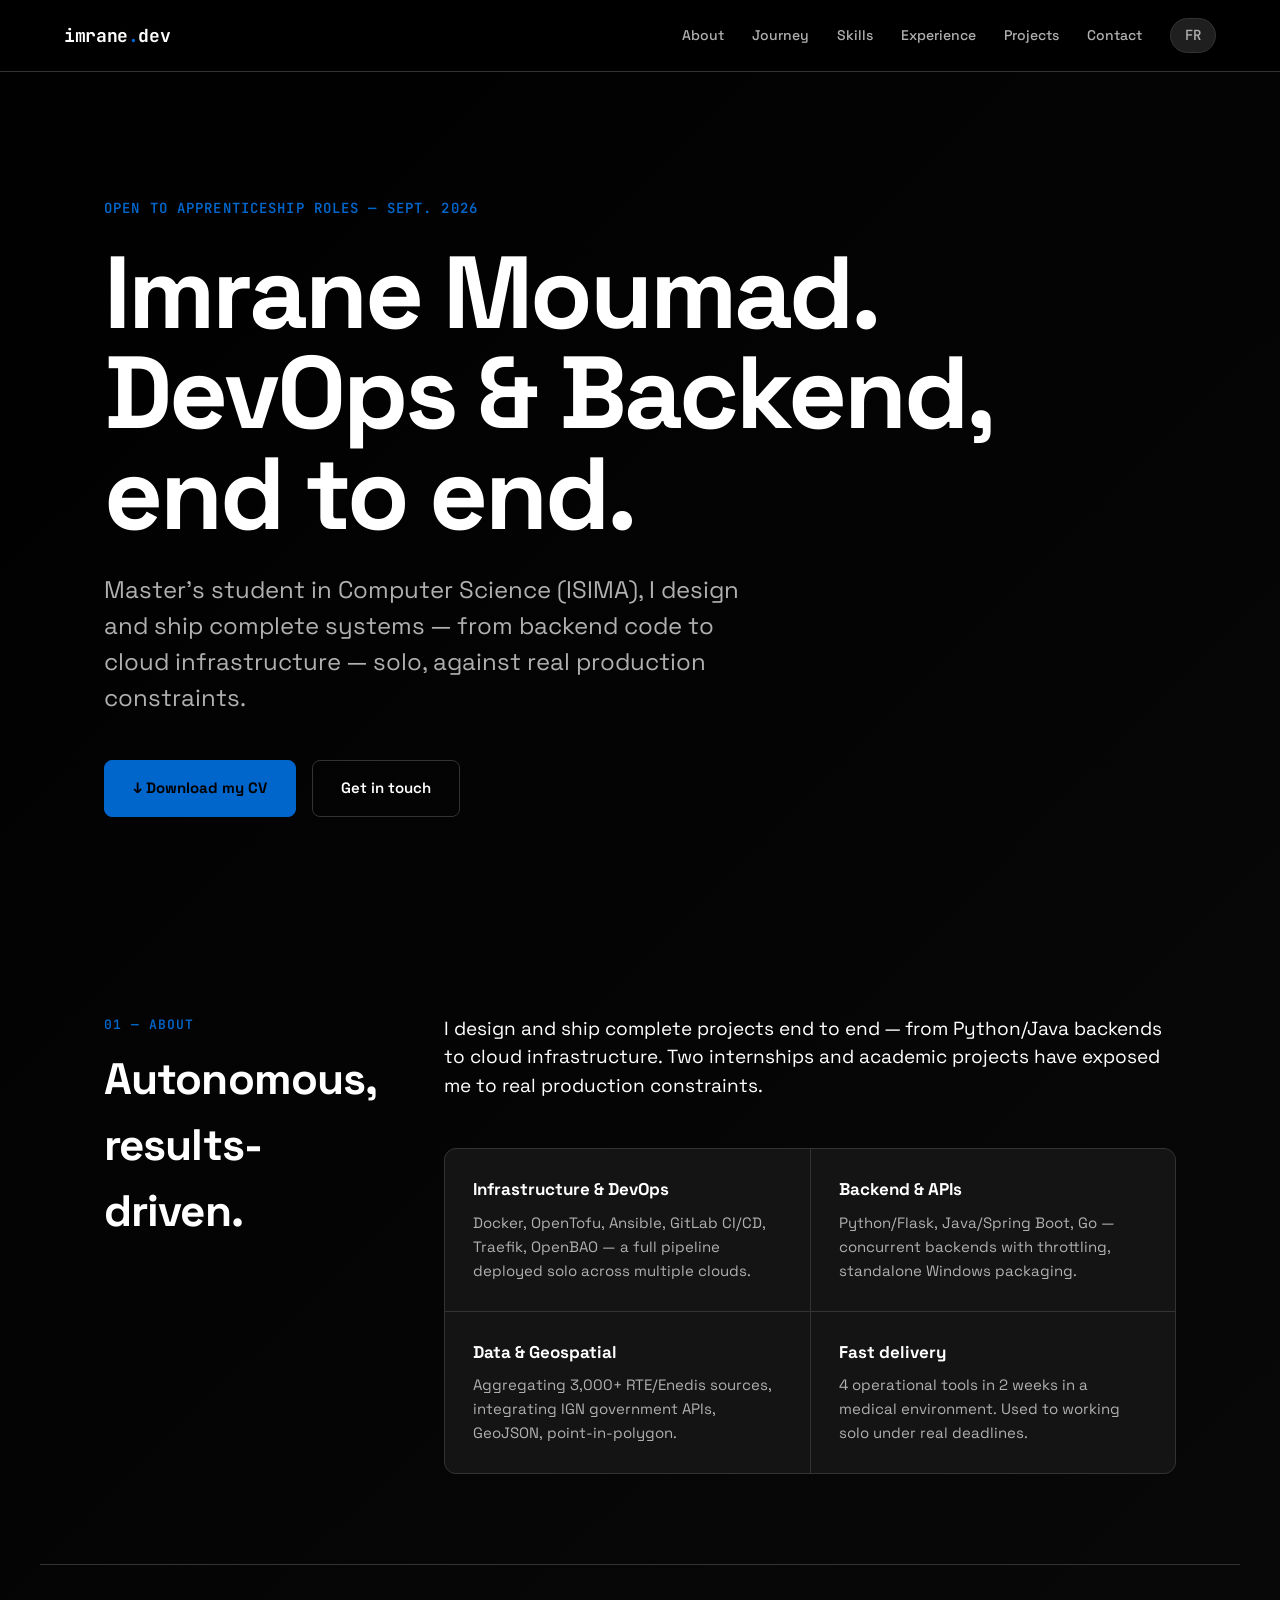
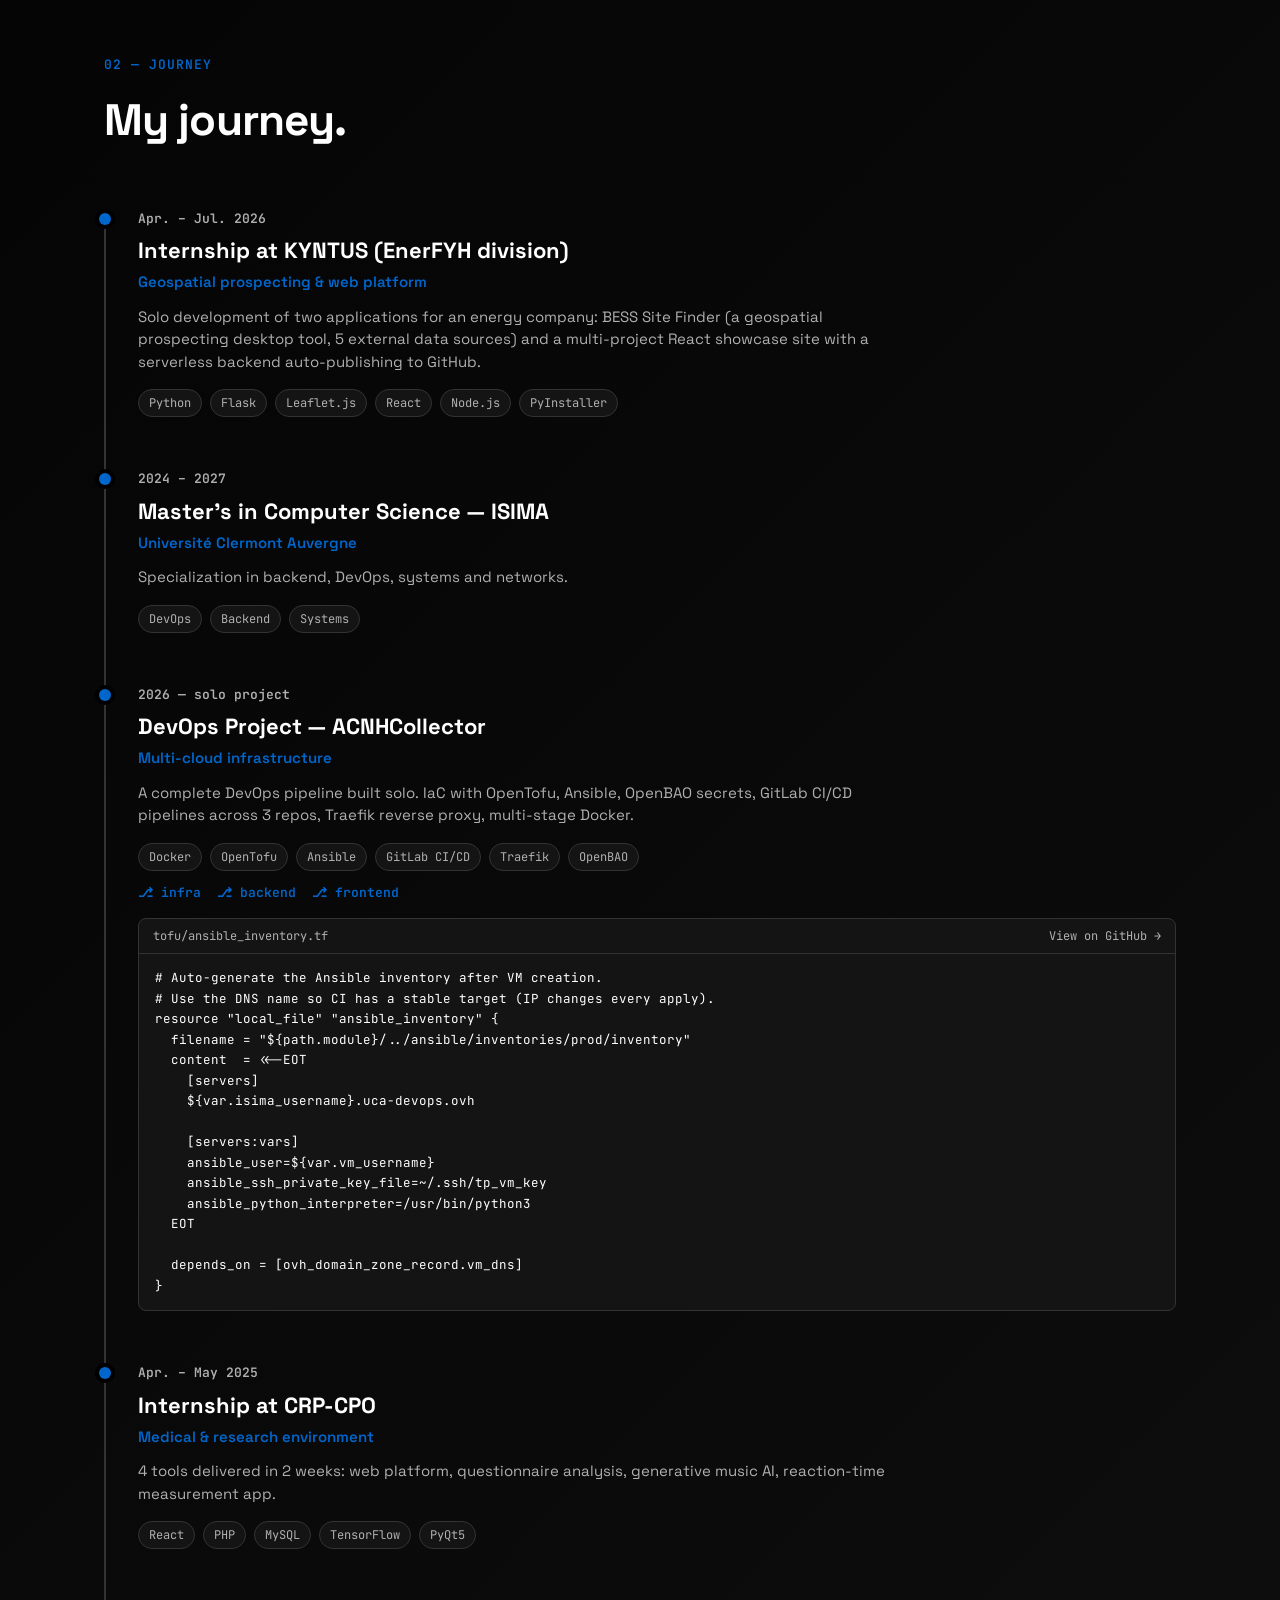
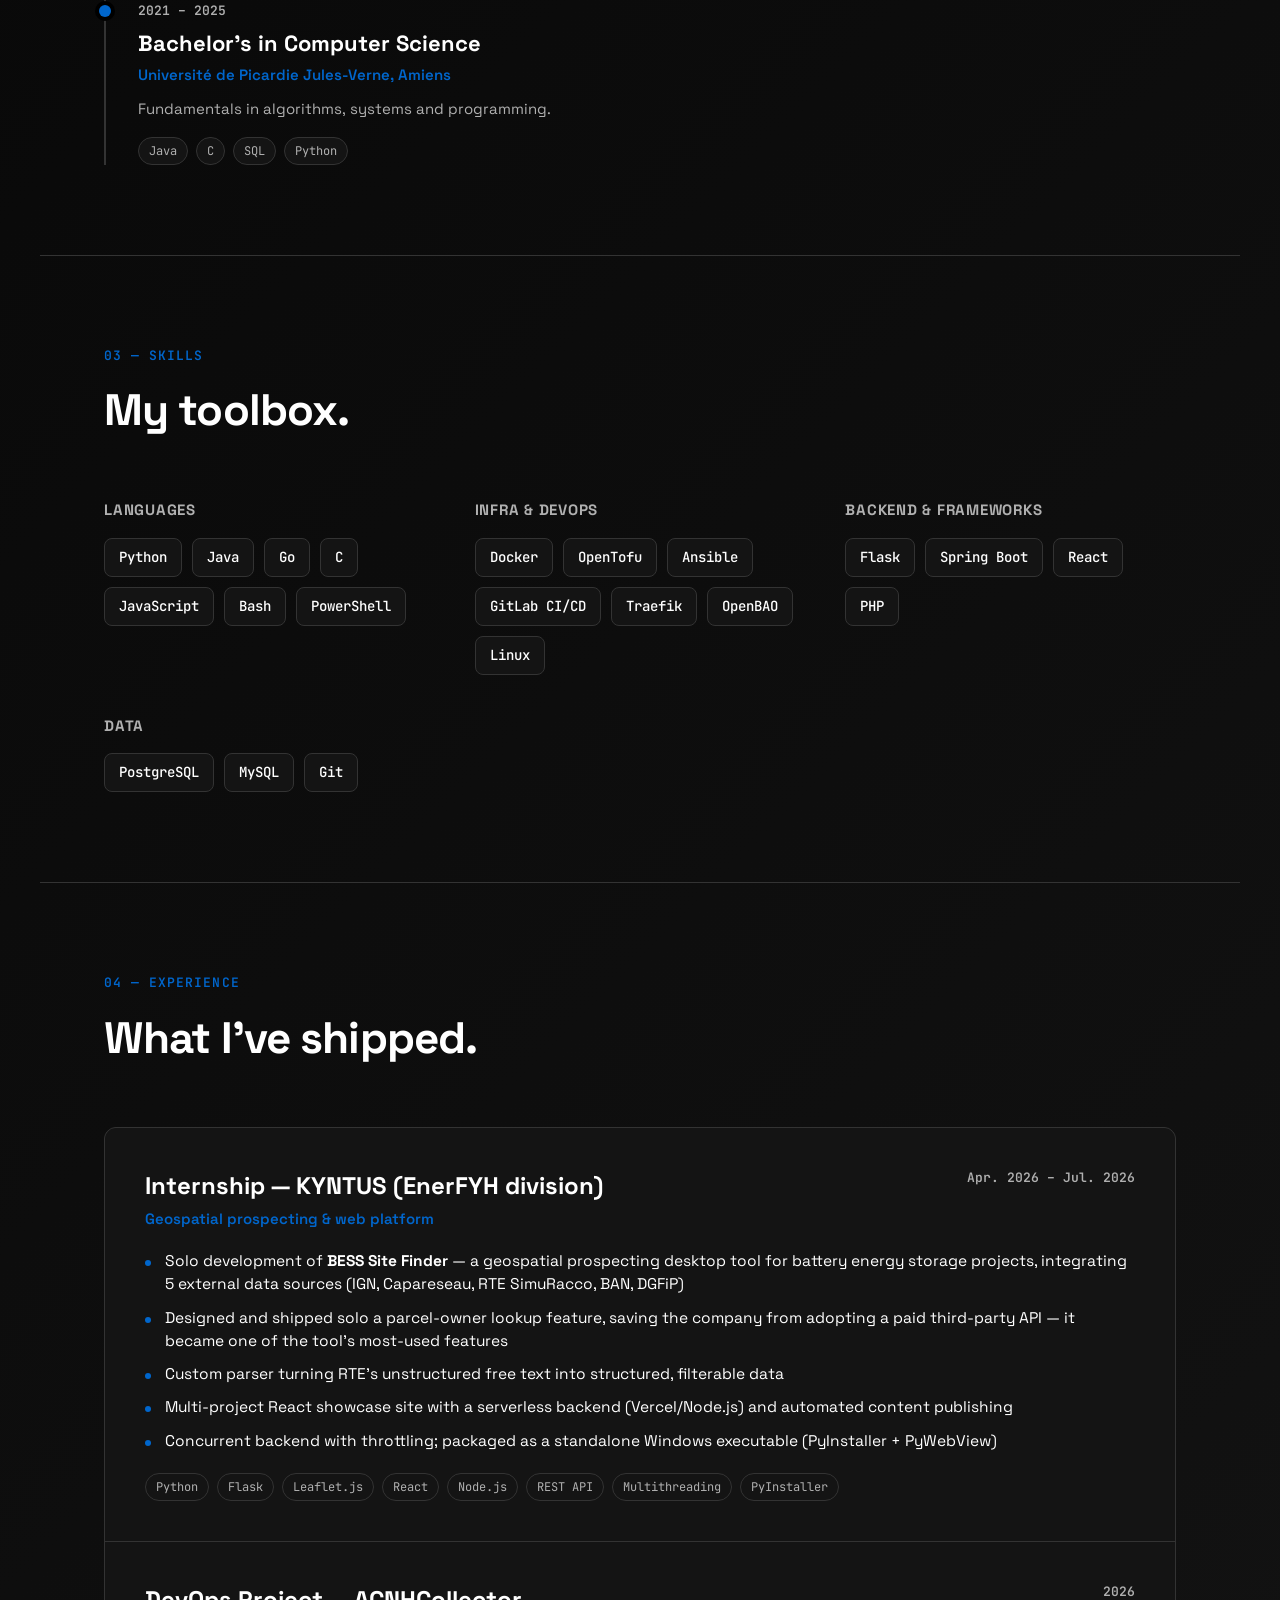
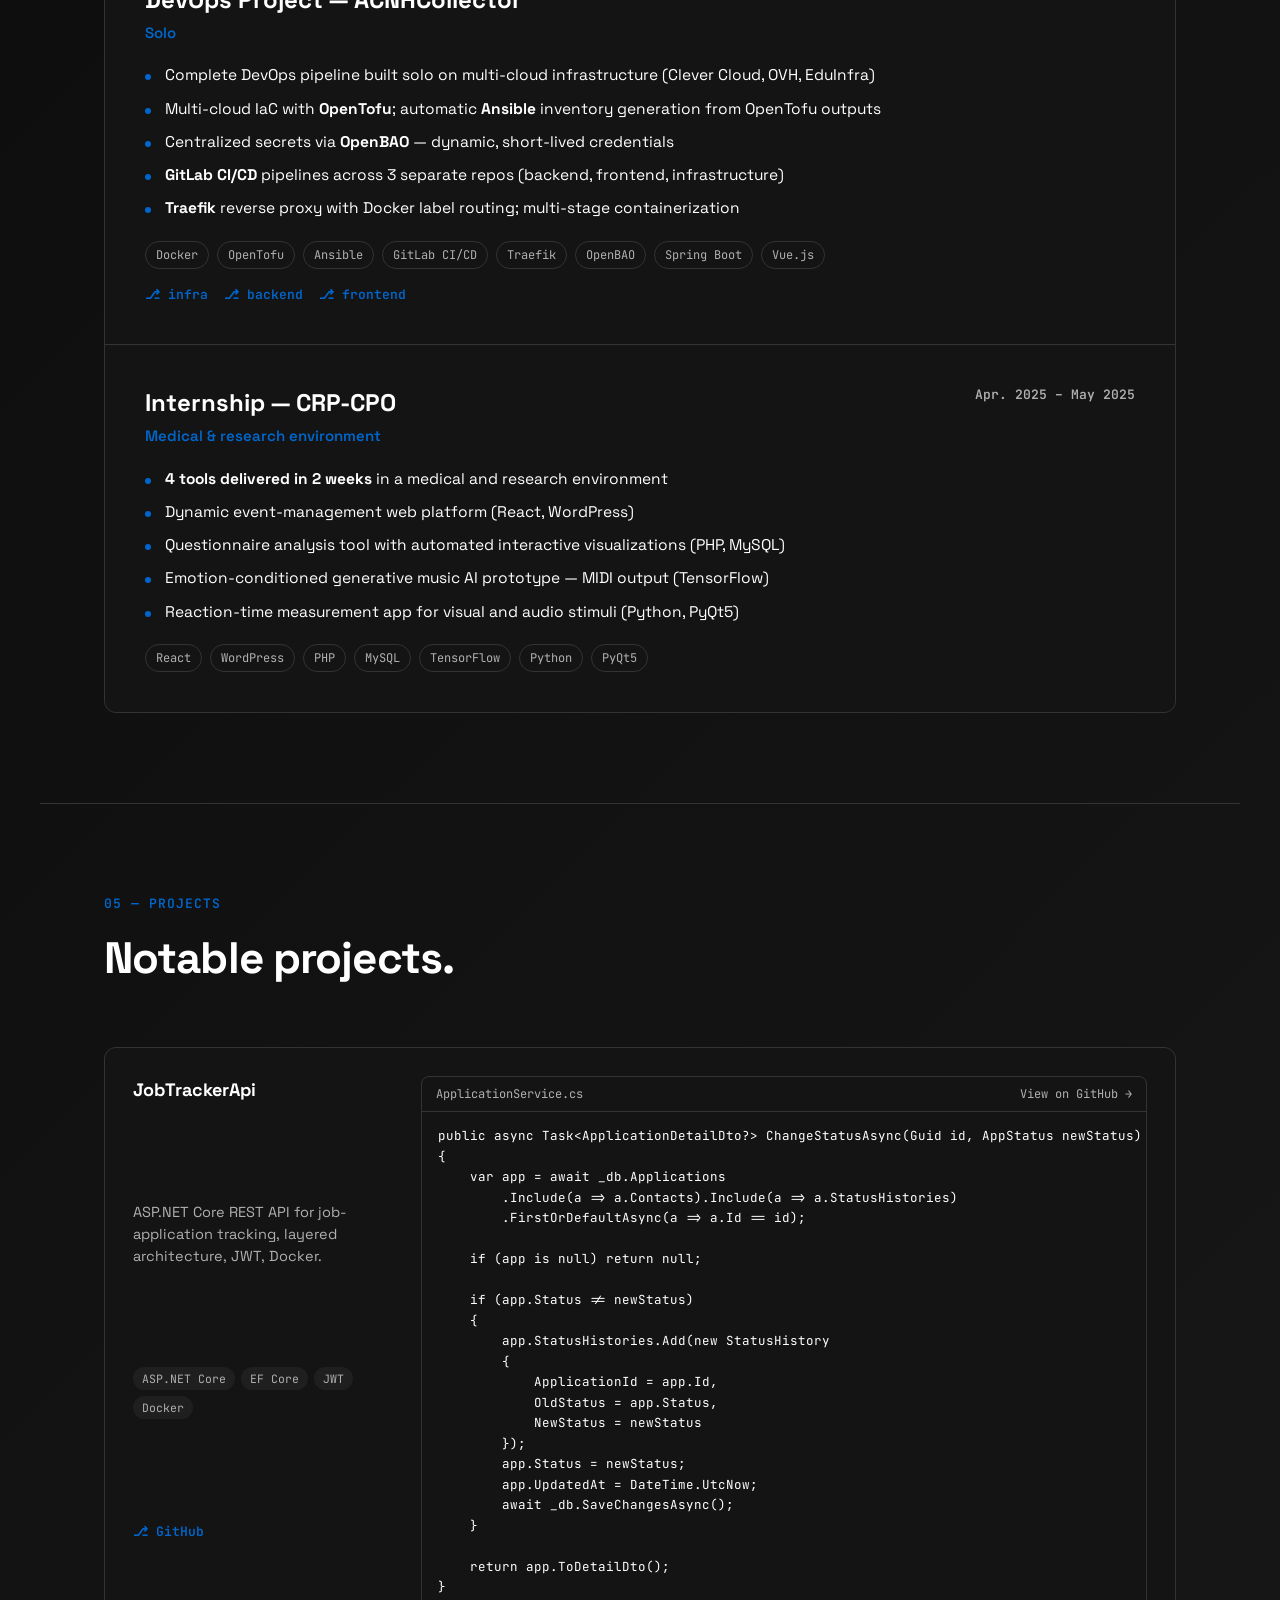
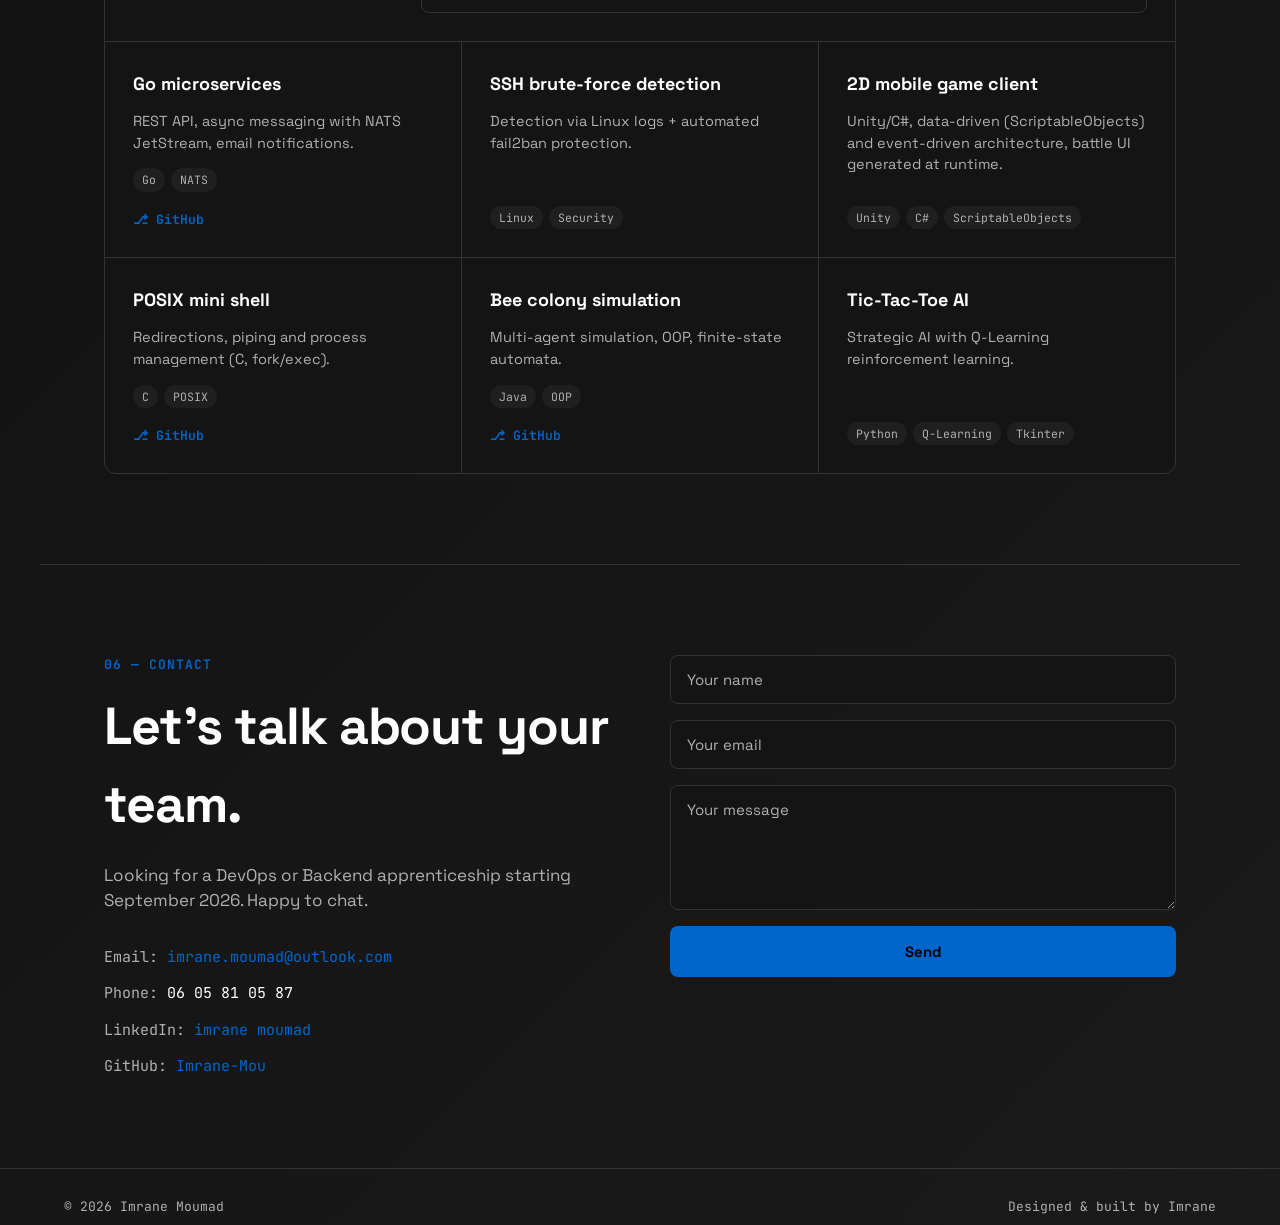
==== en/index.html @ 70c743f2 "Make JobTrackerApi card span full width so its code snippet doesn't stretch neighboring cards" ====
<!DOCTYPE html>
<html lang="en">
<head>
  <meta charset="UTF-8">
  <meta name="viewport" content="width=device-width, initial-scale=1.0">
  <title>Imrane Moumad — DevOps & Backend | Portfolio</title>
  <link rel="preconnect" href="https://fonts.googleapis.com">
  <link rel="preconnect" href="https://fonts.gstatic.com" crossorigin>
  <link rel="stylesheet" href="https://fonts.googleapis.com/css2?family=Space+Grotesk:wght@400;500;600;700&family=JetBrains+Mono:wght@400;500;600;700&display=swap">
  <link rel="stylesheet" href="../css/main.css">
  <link rel="icon" type="image/svg+xml" href="../assets/images/favicon.svg">
  <link rel="canonical" href="https://imrane-mou.github.io/portfolio/en/" />
  <link rel="alternate" hreflang="fr" href="https://imrane-mou.github.io/portfolio/" />
  <link rel="alternate" hreflang="en" href="https://imrane-mou.github.io/portfolio/en/" />
  <!-- Open Graph / LinkedIn preview -->
  <meta property="og:type" content="website" />
  <meta property="og:url" content="https://imrane-mou.github.io/portfolio/en/" />
  <meta property="og:title" content="Imrane Moumad — DevOps & Backend | Apprenticeship 2026" />
  <meta property="og:description" content="Computer Science Master's student at ISIMA, specialized in DevOps and Backend. Multi-cloud pipeline, Docker, OpenTofu, Ansible, GitLab CI/CD, Python, Java." />

  <!-- Twitter/general -->
  <meta name="description" content="Computer Science Master's student at ISIMA, specialized in DevOps and Backend. Multi-cloud pipeline, Docker, OpenTofu, Ansible, GitLab CI/CD, Python, Java." />
  <meta name="author" content="Imrane Moumad" />
</head>
<body>
  <button id="nav-toggle" aria-label="Open menu" data-close-label="Close menu" aria-expanded="false" aria-controls="nav-links">
    <span class="bar"></span>
    <span class="bar"></span>
    <span class="bar"></span>
  </button>
  <div class="markdown-body">

    <nav class="nav-menu" aria-label="Main navigation">
      <a href="#top" class="nav-wordmark">imrane<span>.</span>dev</a>
      <div class="nav-links" id="nav-links">
        <a href="#about">About</a>
        <a href="#timeline">Journey</a>
        <a href="#competences">Skills</a>
        <a href="#experience">Experience</a>
        <a href="#projects">Projects</a>
        <a href="#Contactez-moi">Contact</a>
        <a href="../" class="lang-toggle">FR</a>
      </div>
    </nav>

    <header class="site-header" id="top">
      <div class="hero-badge">Open to apprenticeship roles — Sept. 2026</div>
      <h1>Imrane Moumad. DevOps & Backend, end to end.</h1>
      <p class="hero-subtitle">Master's student in Computer Science (ISIMA), I design and ship complete systems — from backend code to cloud infrastructure — solo, against real production constraints.</p>
      <div class="hero-ctas">
        <a class="btn btn-primary" href="../assets/docs/Imrane_Moumad_CV.pdf" download>↓ Download my CV</a>
        <a class="btn btn-outline" href="#Contactez-moi">Get in touch</a>
      </div>
    </header>

    <section id="about">
      <div class="about-layout">
        <div>
          <div class="section-eyebrow">01 — About</div>
          <h2 style="margin:0;">Autonomous, results-driven.</h2>
        </div>
        <div>
          <p class="about-lead">I design and ship complete projects end to end — from Python/Java backends to cloud infrastructure. Two internships and academic projects have exposed me to real production constraints.</p>

          <div class="about-grid">
            <div class="about-pill">
              <strong>Infrastructure & DevOps</strong>
              <span class="pill-desc">Docker, OpenTofu, Ansible, GitLab CI/CD, Traefik, OpenBAO — a full pipeline deployed solo across multiple clouds.</span>
            </div>
            <div class="about-pill">
              <strong>Backend & APIs</strong>
              <span class="pill-desc">Python/Flask, Java/Spring Boot, Go — concurrent backends with throttling, standalone Windows packaging.</span>
            </div>
            <div class="about-pill">
              <strong>Data & Geospatial</strong>
              <span class="pill-desc">Aggregating 3,000+ RTE/Enedis sources, integrating IGN government APIs, GeoJSON, point-in-polygon.</span>
            </div>
            <div class="about-pill">
              <strong>Fast delivery</strong>
              <span class="pill-desc">4 operational tools in 2 weeks in a medical environment. Used to working solo under real deadlines.</span>
            </div>
          </div>
        </div>
      </div>
    </section>

    <section id="timeline">
      <div class="section-eyebrow">02 — Journey</div>
      <h2>My journey.</h2>

      <div class="timeline-items">

        <div class="timeline-item">
          <span class="timeline-dot"></span>
          <div class="timeline-date">Apr. – Jul. 2026</div>
          <div class="timeline-content">
            <h3>Internship at KYNTUS (EnerFYH division)</h3>
            <div class="timeline-org">Geospatial prospecting & web platform</div>
            <p>Solo development of two applications for an energy company: BESS Site Finder (a geospatial prospecting desktop tool, 5 external data sources) and a multi-project React showcase site with a serverless backend auto-publishing to GitHub.</p>
            <div class="timeline-tags">
              <span class="timeline-tag">Python</span>
              <span class="timeline-tag">Flask</span>
              <span class="timeline-tag">Leaflet.js</span>
              <span class="timeline-tag">React</span>
              <span class="timeline-tag">Node.js</span>
              <span class="timeline-tag">PyInstaller</span>
            </div>
          </div>
        </div>

        <div class="timeline-item">
          <span class="timeline-dot"></span>
          <div class="timeline-date">2024 – 2027</div>
          <div class="timeline-content">
            <h3>Master's in Computer Science — ISIMA</h3>
            <div class="timeline-org">Université Clermont Auvergne</div>
            <p>Specialization in backend, DevOps, systems and networks.</p>
            <div class="timeline-tags">
              <span class="timeline-tag">DevOps</span>
              <span class="timeline-tag">Backend</span>
              <span class="timeline-tag">Systems</span>
            </div>
          </div>
        </div>

        <div class="timeline-item">
          <span class="timeline-dot"></span>
          <div class="timeline-date">2026 — solo project</div>
          <div class="timeline-content">
            <h3>DevOps Project — ACNHCollector</h3>
            <div class="timeline-org">Multi-cloud infrastructure</div>
            <p>A complete DevOps pipeline built solo. IaC with OpenTofu, Ansible, OpenBAO secrets, GitLab CI/CD pipelines across 3 repos, Traefik reverse proxy, multi-stage Docker.</p>
            <div class="timeline-tags">
              <span class="timeline-tag">Docker</span>
              <span class="timeline-tag">OpenTofu</span>
              <span class="timeline-tag">Ansible</span>
              <span class="timeline-tag">GitLab CI/CD</span>
              <span class="timeline-tag">Traefik</span>
              <span class="timeline-tag">OpenBAO</span>
            </div>
            <div class="timeline-links">
              <a href="https://github.com/Imrane-Mou/acnh-collector-infra" target="_blank" rel="noopener" class="repo-link">⎇ infra</a>
              <a href="https://github.com/Imrane-Mou/acnh-collector-backend" target="_blank" rel="noopener" class="repo-link">⎇ backend</a>
              <a href="https://github.com/Imrane-Mou/acnh-collector-frontend" target="_blank" rel="noopener" class="repo-link">⎇ frontend</a>
            </div>
            <div class="code-snippet">
              <div class="code-snippet-file">
                <span>tofu/ansible_inventory.tf</span>
                <a href="https://github.com/Imrane-Mou/acnh-collector-infra/blob/main/tofu/ansible_inventory.tf" target="_blank" rel="noopener">View on GitHub →</a>
              </div>
              <pre><code># Auto-generate the Ansible inventory after VM creation.
# Use the DNS name so CI has a stable target (IP changes every apply).
resource "local_file" "ansible_inventory" {
  filename = "${path.module}/../ansible/inventories/prod/inventory"
  content  = &lt;&lt;-EOT
    [servers]
    ${var.isima_username}.uca-devops.ovh

    [servers:vars]
    ansible_user=${var.vm_username}
    ansible_ssh_private_key_file=~/.ssh/tp_vm_key
    ansible_python_interpreter=/usr/bin/python3
  EOT

  depends_on = [ovh_domain_zone_record.vm_dns]
}</code></pre>
            </div>
          </div>
        </div>

        <div class="timeline-item">
          <span class="timeline-dot"></span>
          <div class="timeline-date">Apr. – May 2025</div>
          <div class="timeline-content">
            <h3>Internship at CRP-CPO</h3>
            <div class="timeline-org">Medical & research environment</div>
            <p>4 tools delivered in 2 weeks: web platform, questionnaire analysis, generative music AI, reaction-time measurement app.</p>
            <div class="timeline-tags">
              <span class="timeline-tag">React</span>
              <span class="timeline-tag">PHP</span>
              <span class="timeline-tag">MySQL</span>
              <span class="timeline-tag">TensorFlow</span>
              <span class="timeline-tag">PyQt5</span>
            </div>
          </div>
        </div>

        <div class="timeline-item">
          <span class="timeline-dot"></span>
          <div class="timeline-date">2021 – 2025</div>
          <div class="timeline-content">
            <h3>Bachelor's in Computer Science</h3>
            <div class="timeline-org">Université de Picardie Jules-Verne, Amiens</div>
            <p>Fundamentals in algorithms, systems and programming.</p>
            <div class="timeline-tags">
              <span class="timeline-tag">Java</span>
              <span class="timeline-tag">C</span>
              <span class="timeline-tag">SQL</span>
              <span class="timeline-tag">Python</span>
            </div>
          </div>
        </div>

      </div>
    </section>

    <section id="competences">
      <div class="section-eyebrow">03 — Skills</div>
      <h2>My toolbox.</h2>

      <div class="skills-grid">
        <div>
          <div class="skill-group-name">Languages</div>
          <div class="skill-pills">
            <span class="skill-pill">Python</span>
            <span class="skill-pill">Java</span>
            <span class="skill-pill">Go</span>
            <span class="skill-pill">C</span>
            <span class="skill-pill">JavaScript</span>
            <span class="skill-pill">Bash</span>
            <span class="skill-pill">PowerShell</span>
          </div>
        </div>
        <div>
          <div class="skill-group-name">Infra & DevOps</div>
          <div class="skill-pills">
            <span class="skill-pill">Docker</span>
            <span class="skill-pill">OpenTofu</span>
            <span class="skill-pill">Ansible</span>
            <span class="skill-pill">GitLab CI/CD</span>
            <span class="skill-pill">Traefik</span>
            <span class="skill-pill">OpenBAO</span>
            <span class="skill-pill">Linux</span>
          </div>
        </div>
        <div>
          <div class="skill-group-name">Backend & Frameworks</div>
          <div class="skill-pills">
            <span class="skill-pill">Flask</span>
            <span class="skill-pill">Spring Boot</span>
            <span class="skill-pill">React</span>
            <span class="skill-pill">PHP</span>
          </div>
        </div>
        <div>
          <div class="skill-group-name">Data</div>
          <div class="skill-pills">
            <span class="skill-pill">PostgreSQL</span>
            <span class="skill-pill">MySQL</span>
            <span class="skill-pill">Git</span>
          </div>
        </div>
      </div>
    </section>

    <section id="experience">
      <div class="section-eyebrow">04 — Experience</div>
      <h2>What I've shipped.</h2>

      <div class="exp-list">
        <div class="subsection">
          <div class="job-header">
            <div>
              <span class="job-title">Internship — KYNTUS (EnerFYH division)</span>
              <div class="job-org">Geospatial prospecting & web platform</div>
            </div>
            <span class="job-date">Apr. 2026 – Jul. 2026</span>
          </div>
          <ul class="card-container">
            <li class="card">Solo development of <strong>BESS Site Finder</strong> — a geospatial prospecting desktop tool for battery energy storage projects, integrating 5 external data sources (IGN, Capareseau, RTE SimuRacco, BAN, DGFiP)</li>
            <li class="card">Designed and shipped solo a parcel-owner lookup feature, saving the company from adopting a paid third-party API — it became one of the tool's most-used features</li>
            <li class="card">Custom parser turning RTE's unstructured free text into structured, filterable data</li>
            <li class="card">Multi-project React showcase site with a serverless backend (Vercel/Node.js) and automated content publishing</li>
            <li class="card">Concurrent backend with throttling; packaged as a standalone Windows executable (PyInstaller + PyWebView)</li>
          </ul>
          <div class="exp-tags">
            <span class="exp-tag">Python</span>
            <span class="exp-tag">Flask</span>
            <span class="exp-tag">Leaflet.js</span>
            <span class="exp-tag">React</span>
            <span class="exp-tag">Node.js</span>
            <span class="exp-tag">REST API</span>
            <span class="exp-tag">Multithreading</span>
            <span class="exp-tag">PyInstaller</span>
          </div>
        </div>

        <div class="subsection">
          <div class="job-header">
            <div>
              <span class="job-title">DevOps Project — ACNHCollector</span>
              <div class="job-org">Solo</div>
            </div>
            <span class="job-date">2026</span>
          </div>
          <ul class="card-container">
            <li class="card">Complete DevOps pipeline built solo on multi-cloud infrastructure (Clever Cloud, OVH, EduInfra)</li>
            <li class="card">Multi-cloud IaC with <strong>OpenTofu</strong>; automatic <strong>Ansible</strong> inventory generation from OpenTofu outputs</li>
            <li class="card">Centralized secrets via <strong>OpenBAO</strong> — dynamic, short-lived credentials</li>
            <li class="card"><strong>GitLab CI/CD</strong> pipelines across 3 separate repos (backend, frontend, infrastructure)</li>
            <li class="card"><strong>Traefik</strong> reverse proxy with Docker label routing; multi-stage containerization</li>
          </ul>
          <div class="exp-tags">
            <span class="exp-tag">Docker</span>
            <span class="exp-tag">OpenTofu</span>
            <span class="exp-tag">Ansible</span>
            <span class="exp-tag">GitLab CI/CD</span>
            <span class="exp-tag">Traefik</span>
            <span class="exp-tag">OpenBAO</span>
            <span class="exp-tag">Spring Boot</span>
            <span class="exp-tag">Vue.js</span>
          </div>
          <div class="timeline-links" style="margin-top:16px;">
            <a href="https://github.com/Imrane-Mou/acnh-collector-infra" target="_blank" rel="noopener" class="repo-link">⎇ infra</a>
            <a href="https://github.com/Imrane-Mou/acnh-collector-backend" target="_blank" rel="noopener" class="repo-link">⎇ backend</a>
            <a href="https://github.com/Imrane-Mou/acnh-collector-frontend" target="_blank" rel="noopener" class="repo-link">⎇ frontend</a>
          </div>
        </div>

        <div class="subsection">
          <div class="job-header">
            <div>
              <span class="job-title">Internship — CRP-CPO</span>
              <div class="job-org">Medical & research environment</div>
            </div>
            <span class="job-date">Apr. 2025 – May 2025</span>
          </div>
          <ul class="card-container">
            <li class="card"><strong>4 tools delivered in 2 weeks</strong> in a medical and research environment</li>
            <li class="card">Dynamic event-management web platform (React, WordPress)</li>
            <li class="card">Questionnaire analysis tool with automated interactive visualizations (PHP, MySQL)</li>
            <li class="card">Emotion-conditioned generative music AI prototype — MIDI output (TensorFlow)</li>
            <li class="card">Reaction-time measurement app for visual and audio stimuli (Python, PyQt5)</li>
          </ul>
          <div class="exp-tags">
            <span class="exp-tag">React</span>
            <span class="exp-tag">WordPress</span>
            <span class="exp-tag">PHP</span>
            <span class="exp-tag">MySQL</span>
            <span class="exp-tag">TensorFlow</span>
            <span class="exp-tag">Python</span>
            <span class="exp-tag">PyQt5</span>
          </div>
        </div>
      </div>
    </section>

    <section id="projects">
      <div class="section-eyebrow">05 — Projects</div>
      <h2>Notable projects.</h2>

      <div class="projects-grid">
        <div class="project-card project-card-featured">
          <div class="project-name">JobTrackerApi</div>
          <div class="project-desc">ASP.NET Core REST API for job-application tracking, layered architecture, JWT, Docker.</div>
          <div class="project-tags">
            <span class="project-tag">ASP.NET Core</span>
            <span class="project-tag">EF Core</span>
            <span class="project-tag">JWT</span>
            <span class="project-tag">Docker</span>
          </div>
          <div class="code-snippet">
            <div class="code-snippet-file">
              <span>ApplicationService.cs</span>
              <a href="https://github.com/Imrane-Mou/JobTrackerApi/blob/main/JobTrackerApi/Services/ApplicationService.cs" target="_blank" rel="noopener">View on GitHub →</a>
            </div>
            <pre><code>public async Task&lt;ApplicationDetailDto?&gt; ChangeStatusAsync(Guid id, AppStatus newStatus)
{
    var app = await _db.Applications
        .Include(a => a.Contacts).Include(a => a.StatusHistories)
        .FirstOrDefaultAsync(a => a.Id == id);

    if (app is null) return null;

    if (app.Status != newStatus)
    {
        app.StatusHistories.Add(new StatusHistory
        {
            ApplicationId = app.Id,
            OldStatus = app.Status,
            NewStatus = newStatus
        });
        app.Status = newStatus;
        app.UpdatedAt = DateTime.UtcNow;
        await _db.SaveChangesAsync();
    }

    return app.ToDetailDto();
}</code></pre>
          </div>
          <a href="https://github.com/Imrane-Mou/JobTrackerApi" target="_blank" rel="noopener" class="project-link">⎇ GitHub</a>
        </div>
        <div class="project-card">
          <div class="project-name">Go microservices</div>
          <div class="project-desc">REST API, async messaging with NATS JetStream, email notifications.</div>
          <div class="project-tags">
            <span class="project-tag">Go</span>
            <span class="project-tag">NATS</span>
          </div>
          <a href="https://github.com/Imrane-Mou/middleware_project" target="_blank" rel="noopener" class="project-link">⎇ GitHub</a>
        </div>
        <div class="project-card">
          <div class="project-name">SSH brute-force detection</div>
          <div class="project-desc">Detection via Linux logs + automated fail2ban protection.</div>
          <div class="project-tags">
            <span class="project-tag">Linux</span>
            <span class="project-tag">Security</span>
          </div>
        </div>
        <div class="project-card">
          <div class="project-name">2D mobile game client</div>
          <div class="project-desc">Unity/C#, data-driven (ScriptableObjects) and event-driven architecture, battle UI generated at runtime.</div>
          <div class="project-tags">
            <span class="project-tag">Unity</span>
            <span class="project-tag">C#</span>
            <span class="project-tag">ScriptableObjects</span>
          </div>
        </div>
        <div class="project-card">
          <div class="project-name">POSIX mini shell</div>
          <div class="project-desc">Redirections, piping and process management (C, fork/exec).</div>
          <div class="project-tags">
            <span class="project-tag">C</span>
            <span class="project-tag">POSIX</span>
          </div>
          <a href="https://github.com/Imrane-Mou/miniShell" target="_blank" rel="noopener" class="project-link">⎇ GitHub</a>
        </div>
        <div class="project-card">
          <div class="project-name">Bee colony simulation</div>
          <div class="project-desc">Multi-agent simulation, OOP, finite-state automata.</div>
          <div class="project-tags">
            <span class="project-tag">Java</span>
            <span class="project-tag">OOP</span>
          </div>
          <a href="https://github.com/Imrane-Mou/bee_simulation" target="_blank" rel="noopener" class="project-link">⎇ GitHub</a>
        </div>
        <div class="project-card">
          <div class="project-name">Tic-Tac-Toe AI</div>
          <div class="project-desc">Strategic AI with Q-Learning reinforcement learning.</div>
          <div class="project-tags">
            <span class="project-tag">Python</span>
            <span class="project-tag">Q-Learning</span>
            <span class="project-tag">Tkinter</span>
          </div>
        </div>
      </div>
    </section>

    <section id="Contactez-moi">
      <script src="https://cdn.emailjs.com/dist/email.min.js"></script>
      <script>
        (function(){
          emailjs.init("o69sO5k1CFloNLs3X");
        })();
      </script>

      <div class="contact-layout">
        <div>
          <div class="section-eyebrow">06 — Contact</div>
          <h2>Let's talk about your team.</h2>
          <p class="contact-lead">Looking for a DevOps or Backend apprenticeship starting September 2026. Happy to chat.</p>
          <div class="contact-details">
            <div><span class="label">Email: </span><a href="mailto:imrane.moumad@outlook.com" data-copied-msg="Email copied!">imrane.moumad@outlook.com</a></div>
            <div><span class="label">Phone: </span><span>06 05 81 05 87</span></div>
            <div><span class="label">LinkedIn: </span><a href="https://www.linkedin.com/in/imrane-moumad-b1a4b32b6" target="_blank" rel="noopener">imrane moumad</a></div>
            <div><span class="label">GitHub: </span><a href="https://github.com/Imrane-Mou" target="_blank" rel="noopener">Imrane-Mou</a></div>
          </div>
        </div>
        <form class="contact-form" data-error-msg="Error: ">
          <label for="contact-name" class="sr-only">Your name</label>
          <input id="contact-name" type="text" name="name" placeholder="Your name" required />
          <label for="contact-email" class="sr-only">Your email</label>
          <input id="contact-email" type="email" name="email" placeholder="Your email" required />
          <label for="contact-message" class="sr-only">Your message</label>
          <textarea id="contact-message" name="message" placeholder="Your message" rows="5" required></textarea>
          <button type="submit" data-sent-label="Message sent ✓">Send</button>
        </form>
      </div>
    </section>

    <script async src="https://www.googletagmanager.com/gtag/js?id=G-LNCPGXM4EH"></script>
    <script>
      window.dataLayer = window.dataLayer || [];
      function gtag(){dataLayer.push(arguments);}
      gtag('js', new Date());
      gtag('config', 'G-LNCPGXM4EH');
    </script>

    <footer class="site-footer">
      <div>© 2026 Imrane Moumad</div>
      <div>Designed & built by Imrane</div>
    </footer>

    <script src="../js/main.js"></script>
  </div>
</body>
</html>
---- css/main.css ----
/* ============================================================
   Imrane Moumad — Portfolio (dark, developer-focused redesign)
   ============================================================ */

:root {
  --bg: #000000;
  --bg2: #141414;
  --bg3: #1f1f1f;
  --line: #333333;
  --fg: #ffffff;
  --muted: #b0b0b0;
  --accent: #0066cc;
  --accent2: #3399ff;

  --font-body: 'Space Grotesk', sans-serif;
  --font-mono: 'JetBrains Mono', monospace;
}

* { box-sizing: border-box; }

.sr-only {
  position: absolute;
  width: 1px;
  height: 1px;
  padding: 0;
  margin: -1px;
  overflow: hidden;
  clip: rect(0, 0, 0, 0);
  white-space: nowrap;
  border: 0;
}

html { scroll-behavior: smooth; }

body {
  margin: 0;
  background: linear-gradient(135deg, var(--bg), #1a1a1a);
  color: var(--fg);
  font-family: var(--font-body);
  line-height: 1.5;
  overflow-x: hidden;
}

::selection { background: var(--accent); color: var(--bg); }

a { color: var(--accent); text-decoration: none; }
a:hover { color: #79aafc; }

img { max-width: 100%; }

@keyframes fadeUp {
  from { opacity: 0; transform: translateY(16px); }
  to   { opacity: 1; transform: translateY(0); }
}

.markdown-body {
  max-width: none;
  margin: 0;
  padding: 0;
}

/* ---------------- NAV ---------------- */

nav.nav-menu {
  position: sticky;
  top: 0;
  z-index: 50;
  display: flex;
  align-items: center;
  justify-content: space-between;
  gap: 24px;
  padding: 18px 5vw;
  background: rgba(0, 0, 0, 0.88);
  backdrop-filter: blur(10px);
  -webkit-backdrop-filter: blur(10px);
  border-bottom: 1px solid var(--line);
}

.nav-wordmark {
  font-family: var(--font-mono);
  font-weight: 700;
  font-size: 18px;
  letter-spacing: -0.02em;
  color: var(--fg);
  white-space: nowrap;
}
.nav-wordmark span { color: var(--accent); }

.nav-links {
  display: flex;
  align-items: center;
  gap: 28px;
  flex-wrap: wrap;
}

.nav-links a {
  color: var(--muted);
  font-size: 14px;
  font-weight: 500;
}
.nav-links a:hover,
.nav-links a.active { color: var(--fg); }

.lang-toggle {
  font-family: var(--font-mono);
  font-size: 13px;
  font-weight: 600;
  background: var(--bg3);
  color: var(--fg);
  border: 1px solid var(--line);
  border-radius: 100px;
  padding: 6px 14px;
  cursor: pointer;
  transition: border-color 0.15s ease, color 0.15s ease;
}
.lang-toggle:hover { border-color: var(--accent); color: var(--accent); }

#nav-toggle {
  display: none;
  flex-direction: column;
  justify-content: center;
  gap: 5px;
  width: 36px;
  height: 36px;
  background: var(--bg3);
  border: 1px solid var(--accent);
  border-radius: 8px;
  cursor: pointer;
  position: fixed;
  top: 16px;
  right: 5vw;
  z-index: 60;
}
#nav-toggle .bar {
  display: block;
  width: 18px;
  height: 2px;
  margin: 0 auto;
  background: var(--fg);
  transition: transform 0.2s ease, opacity 0.2s ease;
}

/* ---------------- SECTIONS (shared) ---------------- */

section {
  padding: 10vh 5vw;
  max-width: 1200px;
  margin: 0 auto;
  border-top: 1px solid var(--line);
}

section:first-of-type,
header.site-header {
  border-top: none;
}

.section-eyebrow {
  font-family: var(--font-mono);
  color: var(--accent);
  font-size: 13px;
  font-weight: 600;
  letter-spacing: 0.08em;
  text-transform: uppercase;
  margin-bottom: 12px;
}

section h2 {
  font-size: clamp(32px, 4vw, 44px);
  font-weight: 700;
  letter-spacing: -0.02em;
  margin: 0 0 56px;
}

/* ---------------- HERO ---------------- */

header.site-header {
  position: relative;
  padding: 14vh 5vw 12vh;
  max-width: 1200px;
  margin: 0 auto;
  overflow: hidden;
}

.hero-badge {
  font-family: var(--font-mono);
  color: var(--accent);
  font-size: 14px;
  font-weight: 600;
  letter-spacing: 0.08em;
  text-transform: uppercase;
  margin-bottom: 24px;
  animation: fadeUp 0.6s ease both;
}

header.site-header h1 {
  font-size: clamp(48px, 8vw, 104px);
  font-weight: 700;
  line-height: 0.98;
  letter-spacing: -0.03em;
  margin: 0 0 28px;
  max-width: 16ch;
  animation: fadeUp 0.6s ease 0.05s both;
}

.hero-subtitle {
  font-size: clamp(18px, 2vw, 24px);
  color: var(--muted);
  max-width: 640px;
  margin: 0 0 44px;
  animation: fadeUp 0.6s ease 0.1s both;
}

.hero-ctas {
  display: flex;
  gap: 16px;
  flex-wrap: wrap;
  animation: fadeUp 0.6s ease 0.15s both;
}

.btn {
  display: inline-flex;
  align-items: center;
  gap: 10px;
  font-weight: 700;
  font-size: 15px;
  padding: 16px 28px;
  border-radius: 8px;
  cursor: pointer;
  transition: opacity 0.15s ease, border-color 0.15s ease, color 0.15s ease;
}

.btn-primary {
  background: var(--accent);
  color: var(--bg);
  border: 1px solid var(--accent);
}
.btn-primary:hover { opacity: 0.88; color: var(--bg); }

.btn-outline {
  background: transparent;
  color: var(--fg);
  font-weight: 600;
  border: 1px solid var(--line);
}
.btn-outline:hover { border-color: var(--accent); color: var(--accent); }

/* ---------------- ABOUT ---------------- */

.about-layout {
  display: grid;
  grid-template-columns: 280px 1fr;
  gap: 60px;
}

.about-lead {
  font-size: 19px;
  color: var(--fg);
  max-width: 70ch;
  margin: 0 0 48px;
}

.about-grid {
  display: grid;
  grid-template-columns: repeat(2, 1fr);
  gap: 1px;
  background: var(--line);
  border: 1px solid var(--line);
  border-radius: 12px;
  overflow: hidden;
}

.about-pill {
  background: var(--bg2);
  padding: 28px;
}
.about-pill strong {
  display: block;
  font-weight: 700;
  font-size: 17px;
  margin-bottom: 8px;
}
.about-pill span,
.about-pill .pill-desc {
  color: var(--muted);
  font-size: 15px;
}

/* ---------------- TIMELINE ---------------- */

.timeline-items {
  position: relative;
  padding-left: 32px;
  border-left: 2px solid var(--line);
}

.timeline-item {
  position: relative;
  padding-bottom: 52px;
}
.timeline-item:last-child { padding-bottom: 0; }

.timeline-dot {
  position: absolute;
  left: -39px;
  top: 4px;
  width: 12px;
  height: 12px;
  border-radius: 50%;
  background: var(--accent);
  box-shadow: 0 0 0 4px var(--bg);
}

.timeline-date {
  font-family: var(--font-mono);
  color: var(--muted);
  font-size: 13px;
  font-weight: 600;
  margin-bottom: 6px;
}

.timeline-content h3 {
  font-size: 22px;
  font-weight: 700;
  margin: 0 0 4px;
}

.timeline-org {
  color: var(--accent);
  font-size: 15px;
  font-weight: 600;
  margin-bottom: 12px;
}

.timeline-content p {
  color: var(--muted);
  font-size: 15px;
  max-width: 75ch;
  margin: 0 0 16px;
}

.timeline-tags,
.exp-tags {
  display: flex;
  gap: 8px;
  flex-wrap: wrap;
}

.timeline-tag,
.exp-tag {
  font-family: var(--font-mono);
  font-size: 12px;
  color: var(--muted);
  background: var(--bg2);
  border: 1px solid var(--line);
  padding: 4px 10px;
  border-radius: 100px;
}

.timeline-links {
  display: flex;
  gap: 16px;
  margin-top: 12px;
  flex-wrap: wrap;
}

.repo-link {
  font-family: var(--font-mono);
  font-size: 13px;
  font-weight: 600;
}

/* ---------------- CODE SNIPPET ---------------- */

.code-snippet {
  margin-top: 16px;
  background: var(--bg2);
  border: 1px solid var(--line);
  border-radius: 8px;
  overflow: hidden;
}

.code-snippet-file {
  display: flex;
  justify-content: space-between;
  align-items: center;
  gap: 12px;
  padding: 8px 14px;
  border-bottom: 1px solid var(--line);
  font-family: var(--font-mono);
  font-size: 12px;
  color: var(--muted);
}

.code-snippet-file a { color: var(--muted); }
.code-snippet-file a:hover { color: var(--accent); }

.code-snippet pre {
  margin: 0;
  padding: 14px 16px;
  overflow-x: auto;
}

.code-snippet code {
  font-family: var(--font-mono);
  font-size: 12.5px;
  line-height: 1.6;
  color: var(--fg);
  white-space: pre;
}

/* ---------------- SKILLS ---------------- */

.skills-grid {
  display: grid;
  grid-template-columns: repeat(auto-fit, minmax(260px, 1fr));
  gap: 40px;
}

.skill-group-name {
  font-size: 15px;
  font-weight: 700;
  color: var(--muted);
  text-transform: uppercase;
  letter-spacing: 0.05em;
  margin-bottom: 16px;
}

.skill-pills {
  display: flex;
  flex-wrap: wrap;
  gap: 10px;
}

.skill-pill {
  font-family: var(--font-mono);
  font-size: 14px;
  font-weight: 500;
  background: var(--bg2);
  border: 1px solid var(--line);
  color: var(--fg);
  padding: 8px 14px;
  border-radius: 8px;
  transition: border-color 0.15s ease, color 0.15s ease;
}
.skill-pill:hover { border-color: var(--accent); color: var(--accent); }

/* ---------------- EXPERIENCE ---------------- */

.exp-list {
  display: flex;
  flex-direction: column;
  gap: 1px;
  background: var(--line);
  border: 1px solid var(--line);
  border-radius: 12px;
  overflow: hidden;
}

.subsection {
  background: var(--bg2);
  padding: 40px;
}

.job-header {
  display: flex;
  justify-content: space-between;
  align-items: flex-start;
  flex-wrap: wrap;
  gap: 12px;
  margin-bottom: 20px;
}

.job-title {
  display: block;
  font-size: 24px;
  font-weight: 700;
  margin: 0 0 4px;
}

.job-org {
  color: var(--accent);
  font-size: 15px;
  font-weight: 600;
}

.job-date {
  font-family: var(--font-mono);
  color: var(--muted);
  font-size: 13px;
  font-weight: 600;
  white-space: nowrap;
}

.card-container {
  list-style: none;
  margin: 0 0 20px;
  padding: 0;
  display: flex;
  flex-direction: column;
  gap: 10px;
  color: var(--fg);
  font-size: 15.5px;
}
.card-container .card {
  padding-left: 20px;
  position: relative;
}
.card-container .card::before {
  content: '';
  position: absolute;
  left: 0;
  top: 10px;
  width: 6px;
  height: 6px;
  border-radius: 50%;
  background: var(--accent);
}

.card-link {
  margin-left: 10px;
  font-family: var(--font-mono);
  font-size: 13px;
  font-weight: 600;
}

/* ---------------- PROJECTS ---------------- */

.projects-grid {
  display: grid;
  grid-template-columns: repeat(auto-fit, minmax(320px, 1fr));
  gap: 1px;
  background: var(--line);
  border: 1px solid var(--line);
  border-radius: 12px;
  overflow: hidden;
}

.project-card {
  background: var(--bg2);
  padding: 28px;
  display: flex;
  flex-direction: column;
  gap: 14px;
}

.project-card-featured {
  grid-column: 1 / -1;
}

@media (min-width: 720px) {
  .project-card-featured {
    display: grid;
    grid-template-columns: 260px 1fr;
    gap: 28px;
    align-items: start;
  }
  .project-card-featured .code-snippet {
    grid-column: 2;
    grid-row: 1 / span 4;
    margin-top: 0;
  }
}

.project-name {
  font-weight: 700;
  font-size: 18px;
}

.project-desc {
  color: var(--muted);
  font-size: 14.5px;
  flex: 1;
}

.project-tags {
  display: flex;
  gap: 6px;
  flex-wrap: wrap;
}

.project-tag {
  font-family: var(--font-mono);
  font-size: 11.5px;
  color: var(--muted);
  background: var(--bg3);
  padding: 3px 9px;
  border-radius: 100px;
}

.project-link {
  font-family: var(--font-mono);
  font-size: 13px;
  font-weight: 600;
  margin-top: 4px;
}

/* ---------------- CONTACT ---------------- */

.contact-layout {
  display: grid;
  grid-template-columns: 1fr 1fr;
  gap: 60px;
}

.contact-layout h2 {
  font-size: clamp(32px, 4.5vw, 52px);
  margin: 0 0 20px;
}

.contact-lead {
  color: var(--muted);
  font-size: 17px;
  max-width: 44ch;
  margin: 0 0 32px;
}

.contact-details {
  display: flex;
  flex-direction: column;
  gap: 14px;
  font-family: var(--font-mono);
  font-size: 15px;
}
.contact-details .label { color: var(--muted); }

form.contact-form {
  display: flex;
  flex-direction: column;
  gap: 16px;
}

form.contact-form input,
form.contact-form textarea {
  background: var(--bg2);
  border: 1px solid var(--line);
  color: var(--fg);
  font-family: var(--font-body);
  font-size: 15px;
  padding: 14px 16px;
  border-radius: 8px;
  width: 100%;
}
form.contact-form textarea { resize: vertical; }
form.contact-form input:focus,
form.contact-form textarea:focus {
  outline: none;
  border-color: var(--accent);
}
form.contact-form input::placeholder,
form.contact-form textarea::placeholder { color: var(--muted); }

form.contact-form button {
  background: var(--accent);
  color: var(--bg);
  font-family: var(--font-body);
  font-weight: 700;
  font-size: 15px;
  padding: 16px;
  border: none;
  border-radius: 8px;
  cursor: pointer;
  transition: opacity 0.15s ease;
}
form.contact-form button:hover { opacity: 0.88; }
form.contact-form button.sent { background: var(--accent2); }

/* ---------------- FOOTER ---------------- */

footer.site-footer {
  padding: 28px 5vw;
  border-top: 1px solid var(--line);
  display: flex;
  justify-content: space-between;
  align-items: center;
  flex-wrap: wrap;
  gap: 12px;
  font-family: var(--font-mono);
  font-size: 13px;
  color: var(--muted);
}
footer.site-footer a { color: var(--muted); }
footer.site-footer a:hover { color: var(--accent); }

/* ---------------- SCROLL PROGRESS / BACK TO TOP ---------------- */

#scroll-progress {
  position: fixed;
  top: 0;
  left: 0;
  height: 3px;
  width: 0%;
  background: linear-gradient(to right, var(--accent), var(--accent2));
  z-index: 999;
  transition: width 0.1s linear;
}

#back-to-top {
  position: fixed;
  bottom: 30px;
  right: 30px;
  width: 44px;
  height: 44px;
  display: none;
  align-items: center;
  justify-content: center;
  background: var(--accent);
  color: var(--bg);
  border: none;
  border-radius: 8px;
  cursor: pointer;
  font-size: 1.2rem;
  font-family: var(--font-mono);
  z-index: 1000;
  transition: opacity 0.15s ease, transform 0.15s ease;
}
#back-to-top:hover { opacity: 0.88; transform: translateY(-3px); }

/* ---------------- REVEAL ON SCROLL ---------------- */

section, .subsection, .timeline-item, .project-card {
  opacity: 0;
  transform: translateY(16px);
  transition: opacity 0.6s ease, transform 0.6s ease;
}
section.visible, .subsection.visible, .timeline-item.visible, .project-card.visible {
  opacity: 1;
  transform: translateY(0);
}
header.site-header { opacity: 1; transform: none; }

/* ---------------- RESPONSIVE ---------------- */

@media (max-width: 860px) {
  .about-layout,
  .contact-layout { grid-template-columns: 1fr; gap: 32px; }

  .nav-links {
    position: fixed;
    top: 0;
    right: 0;
    height: 100vh;
    width: min(320px, 80vw);
    background: var(--bg2);
    border-left: 1px solid var(--line);
    flex-direction: column;
    align-items: flex-start;
    gap: 20px;
    padding: 90px 32px 32px;
    transform: translateX(100%);
    transition: transform 0.25s ease;
    z-index: 55;
  }
  nav.nav-menu.open .nav-links { transform: translateX(0); }

  #nav-toggle { display: flex; }
  nav.nav-menu.open #nav-toggle .bar:nth-child(1) { transform: translateY(7px) rotate(45deg); }
  nav.nav-menu.open #nav-toggle .bar:nth-child(2) { opacity: 0; }
  nav.nav-menu.open #nav-toggle .bar:nth-child(3) { transform: translateY(-7px) rotate(-45deg); }

  .lang-toggle { order: -1; }
}

@media (max-width: 640px) {
  section { padding: 8vh 6vw; }
  header.site-header { padding: 16vh 6vw 8vh; }
  .subsection, .about-pill, .project-card { padding: 22px; }
  .job-header { flex-direction: column; }
}
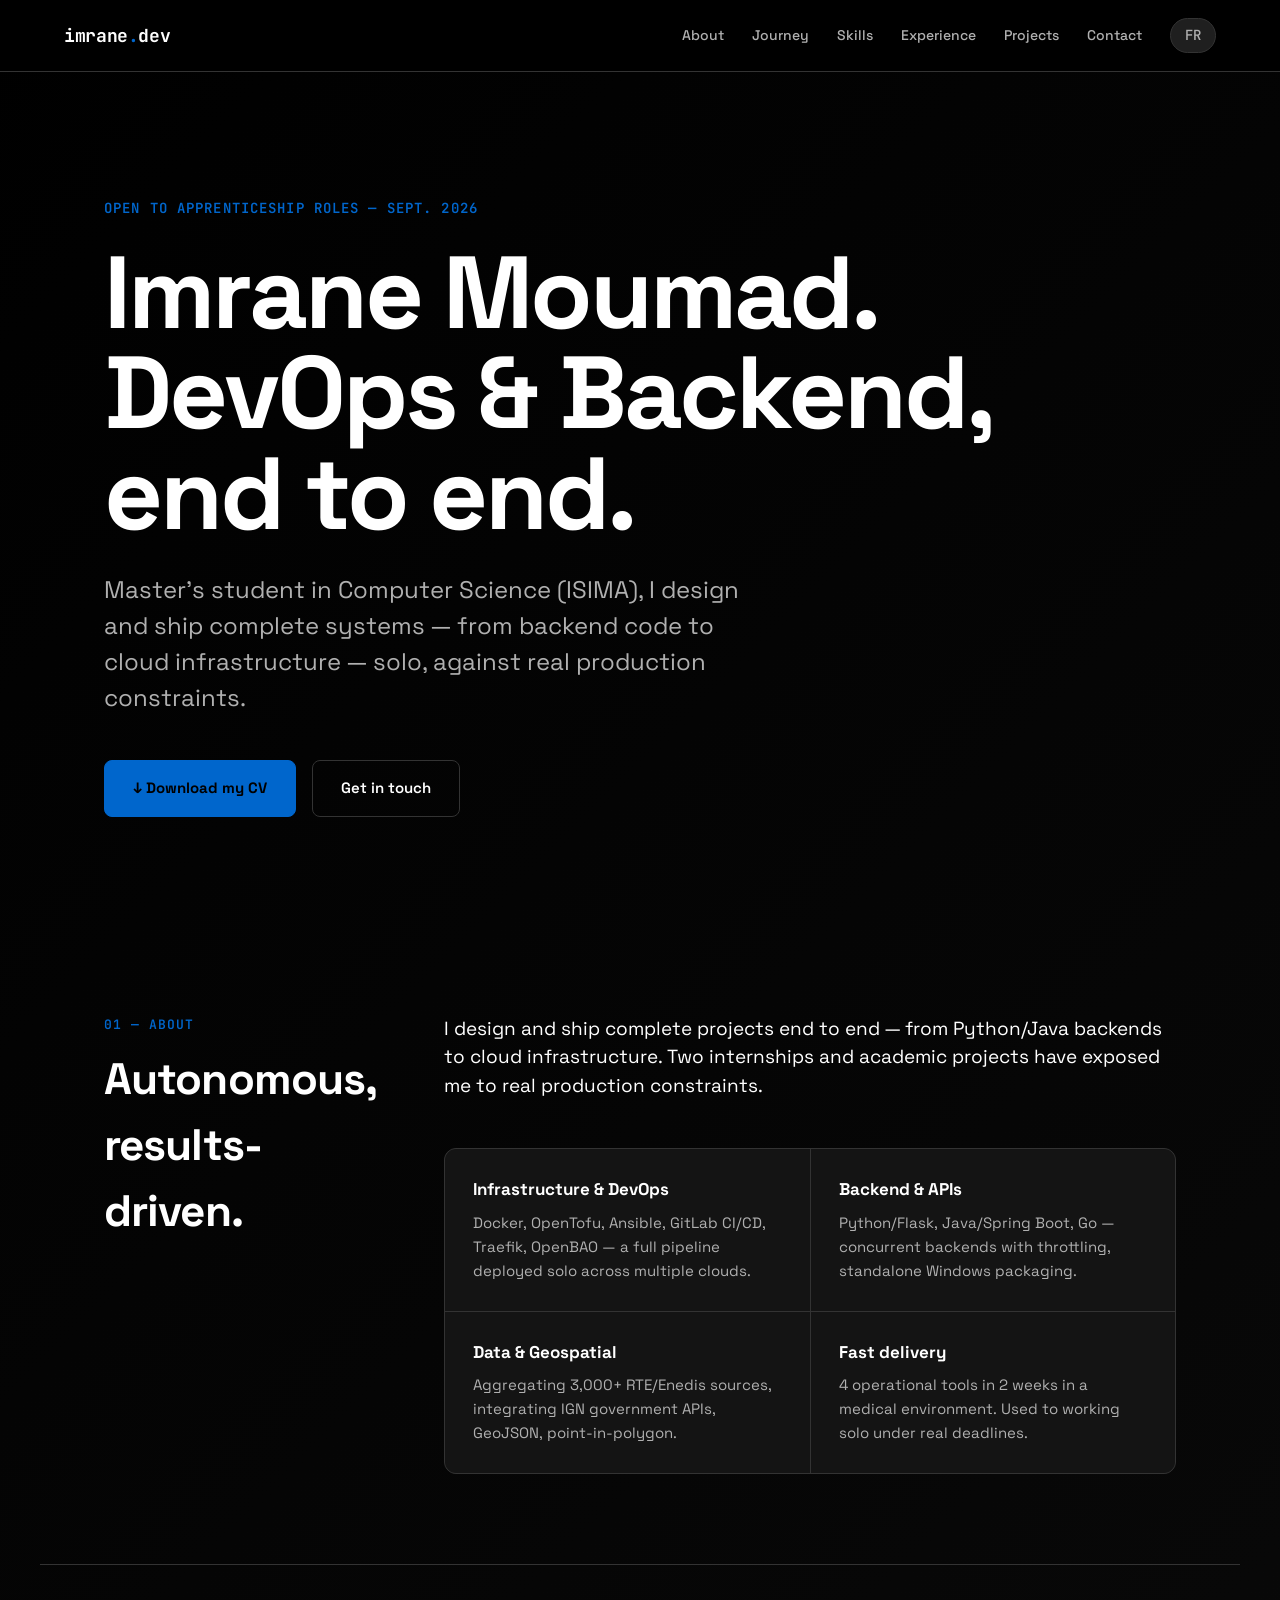
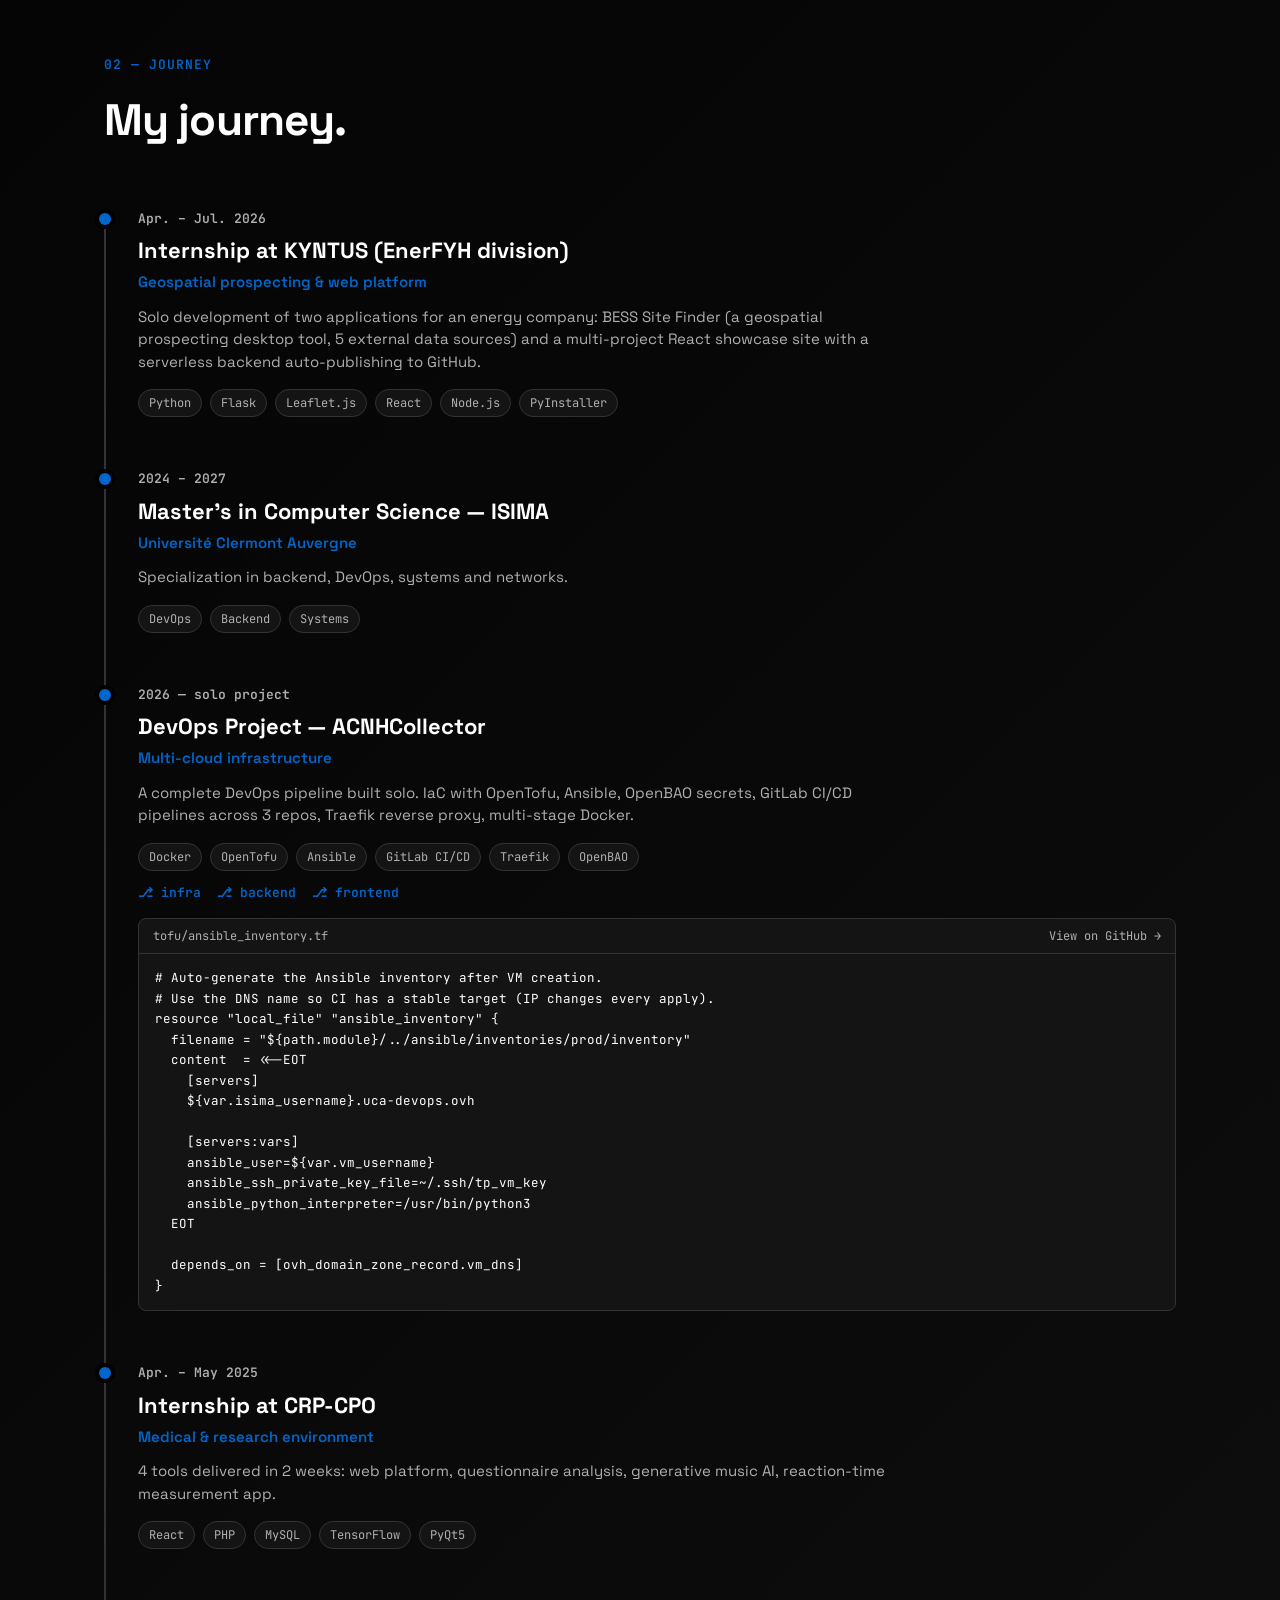
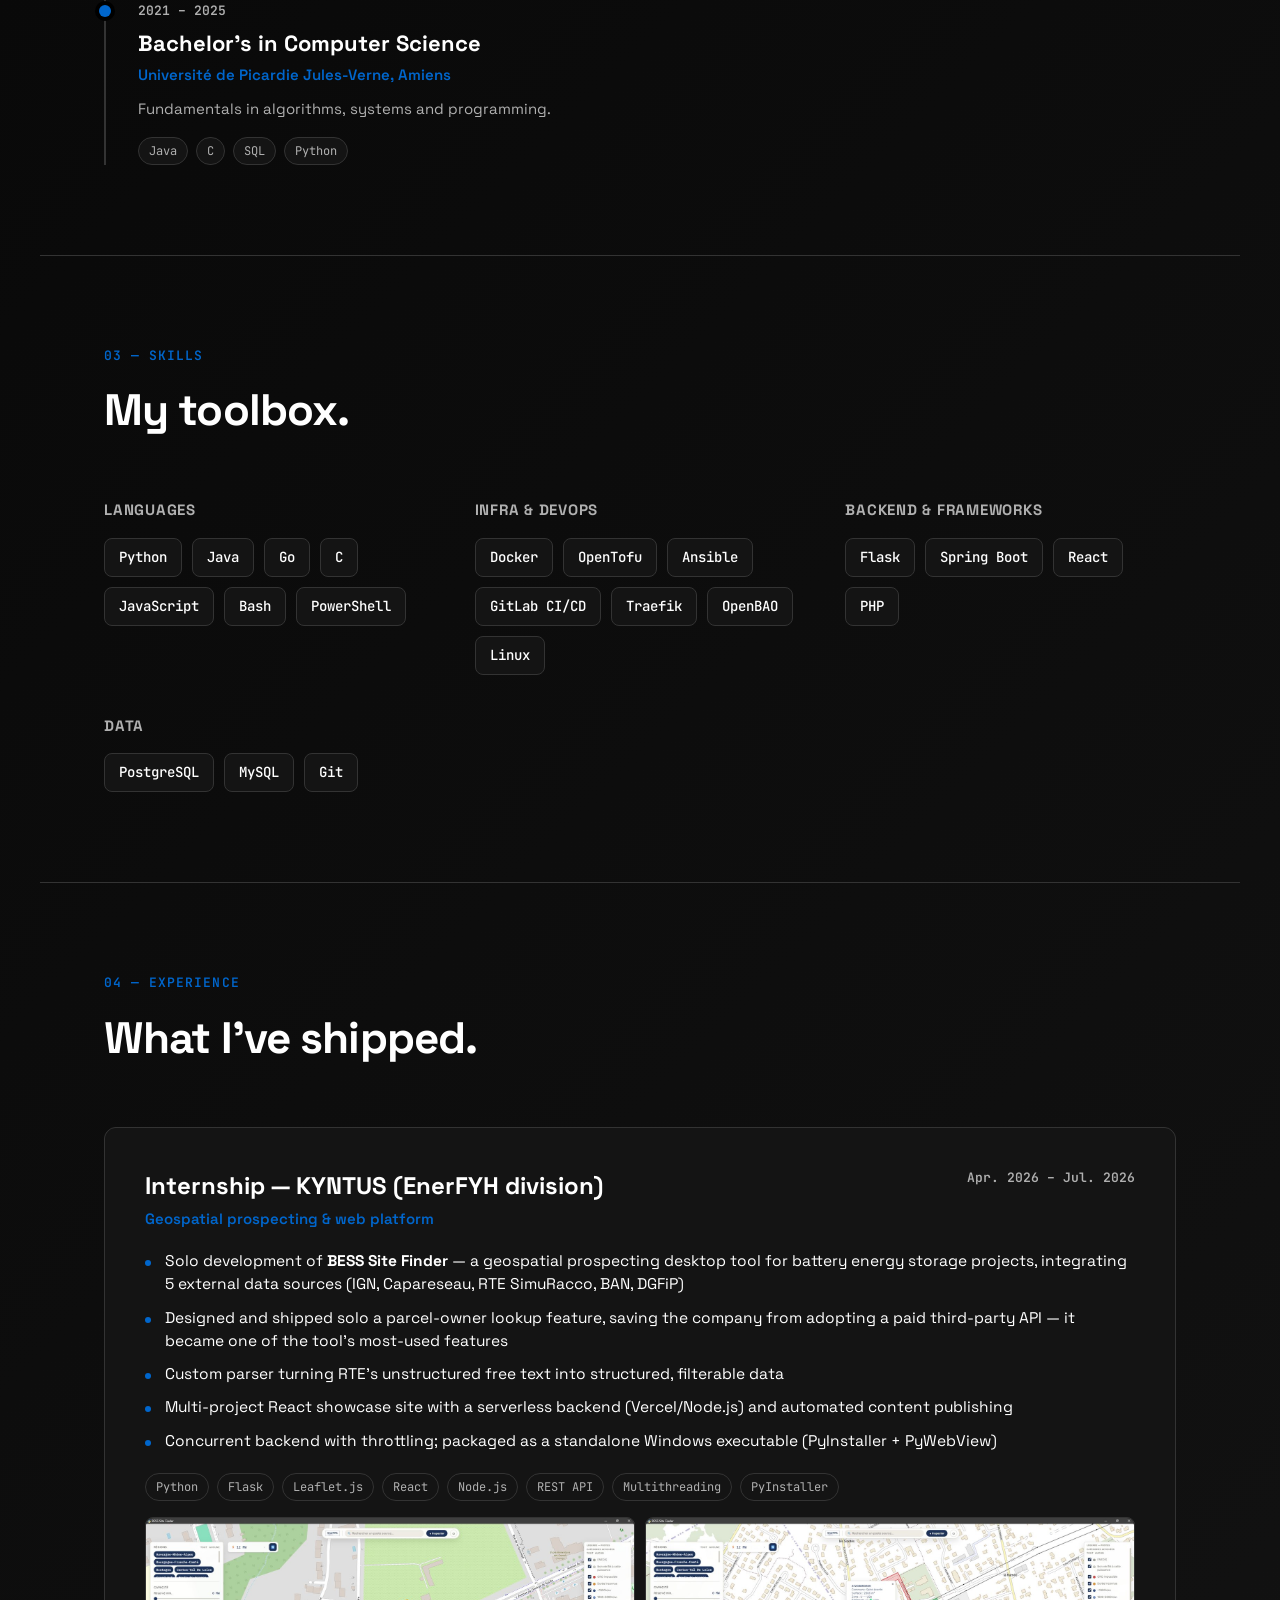
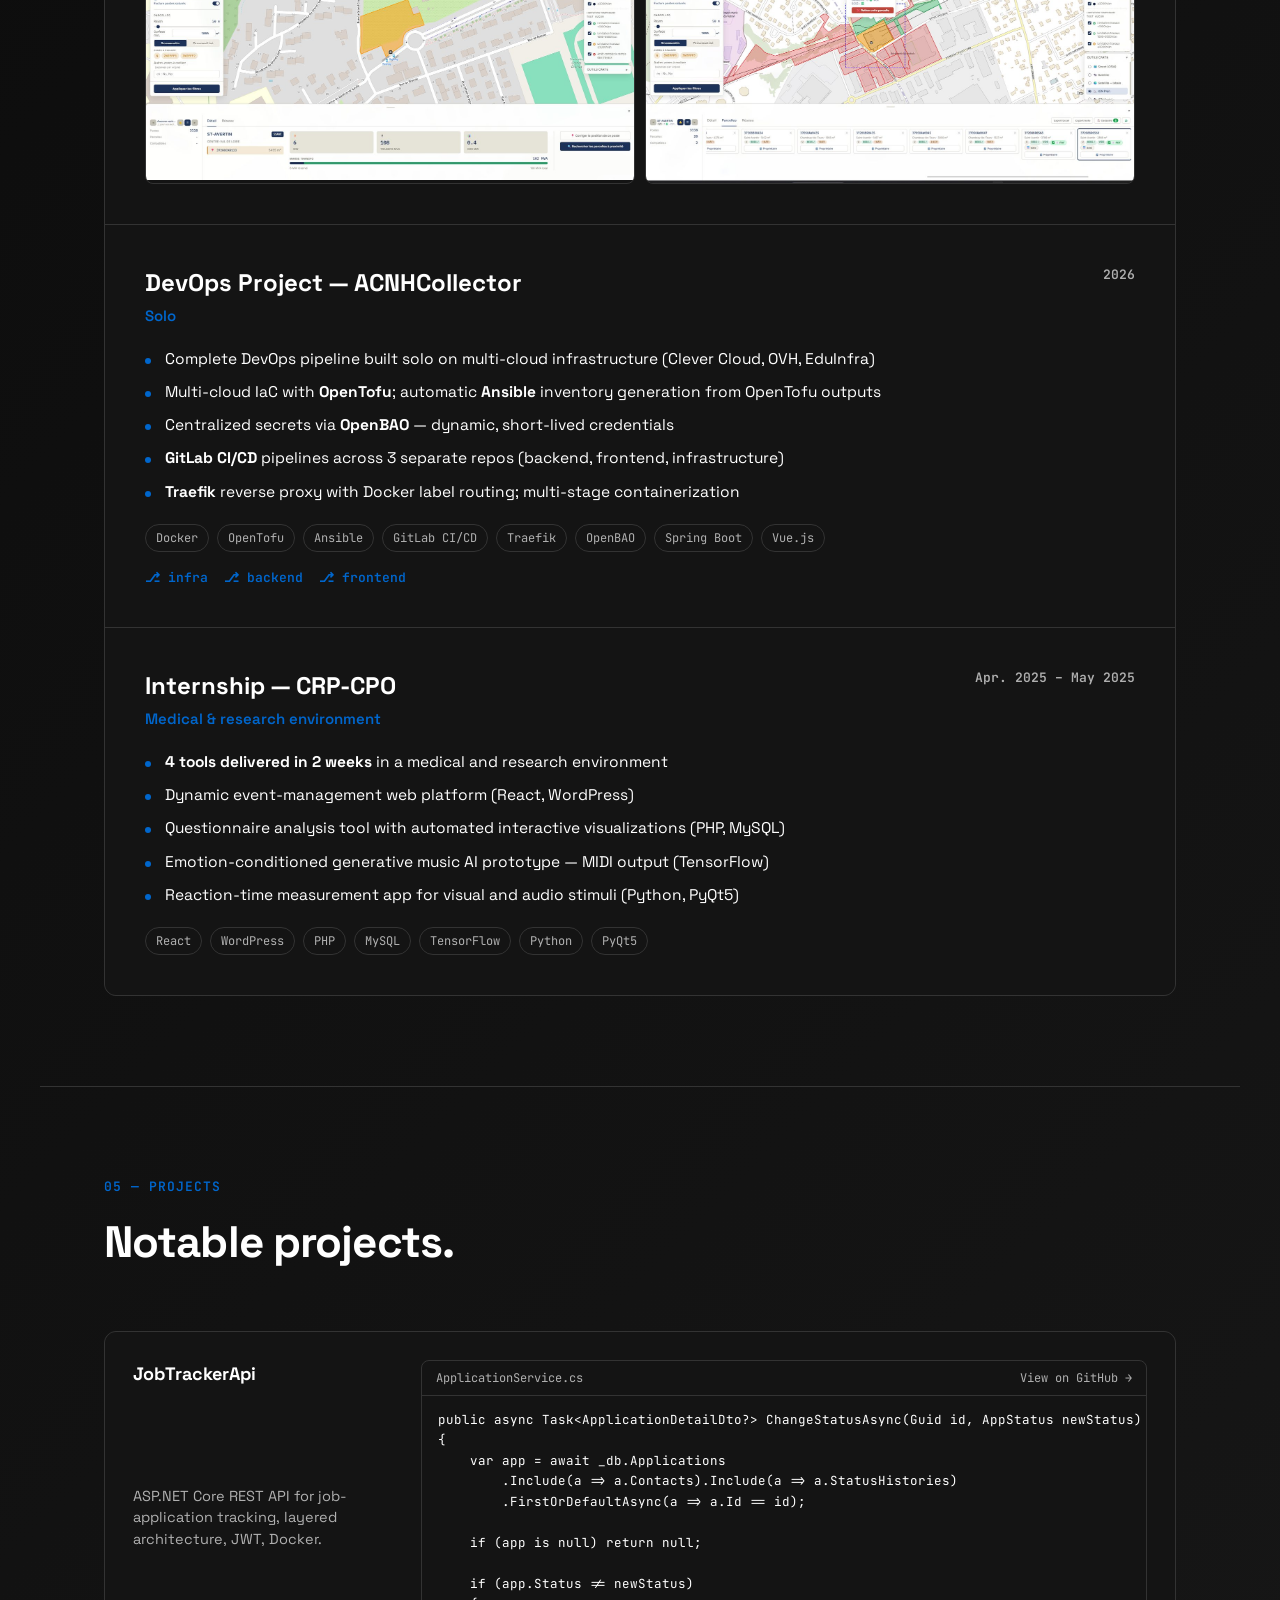
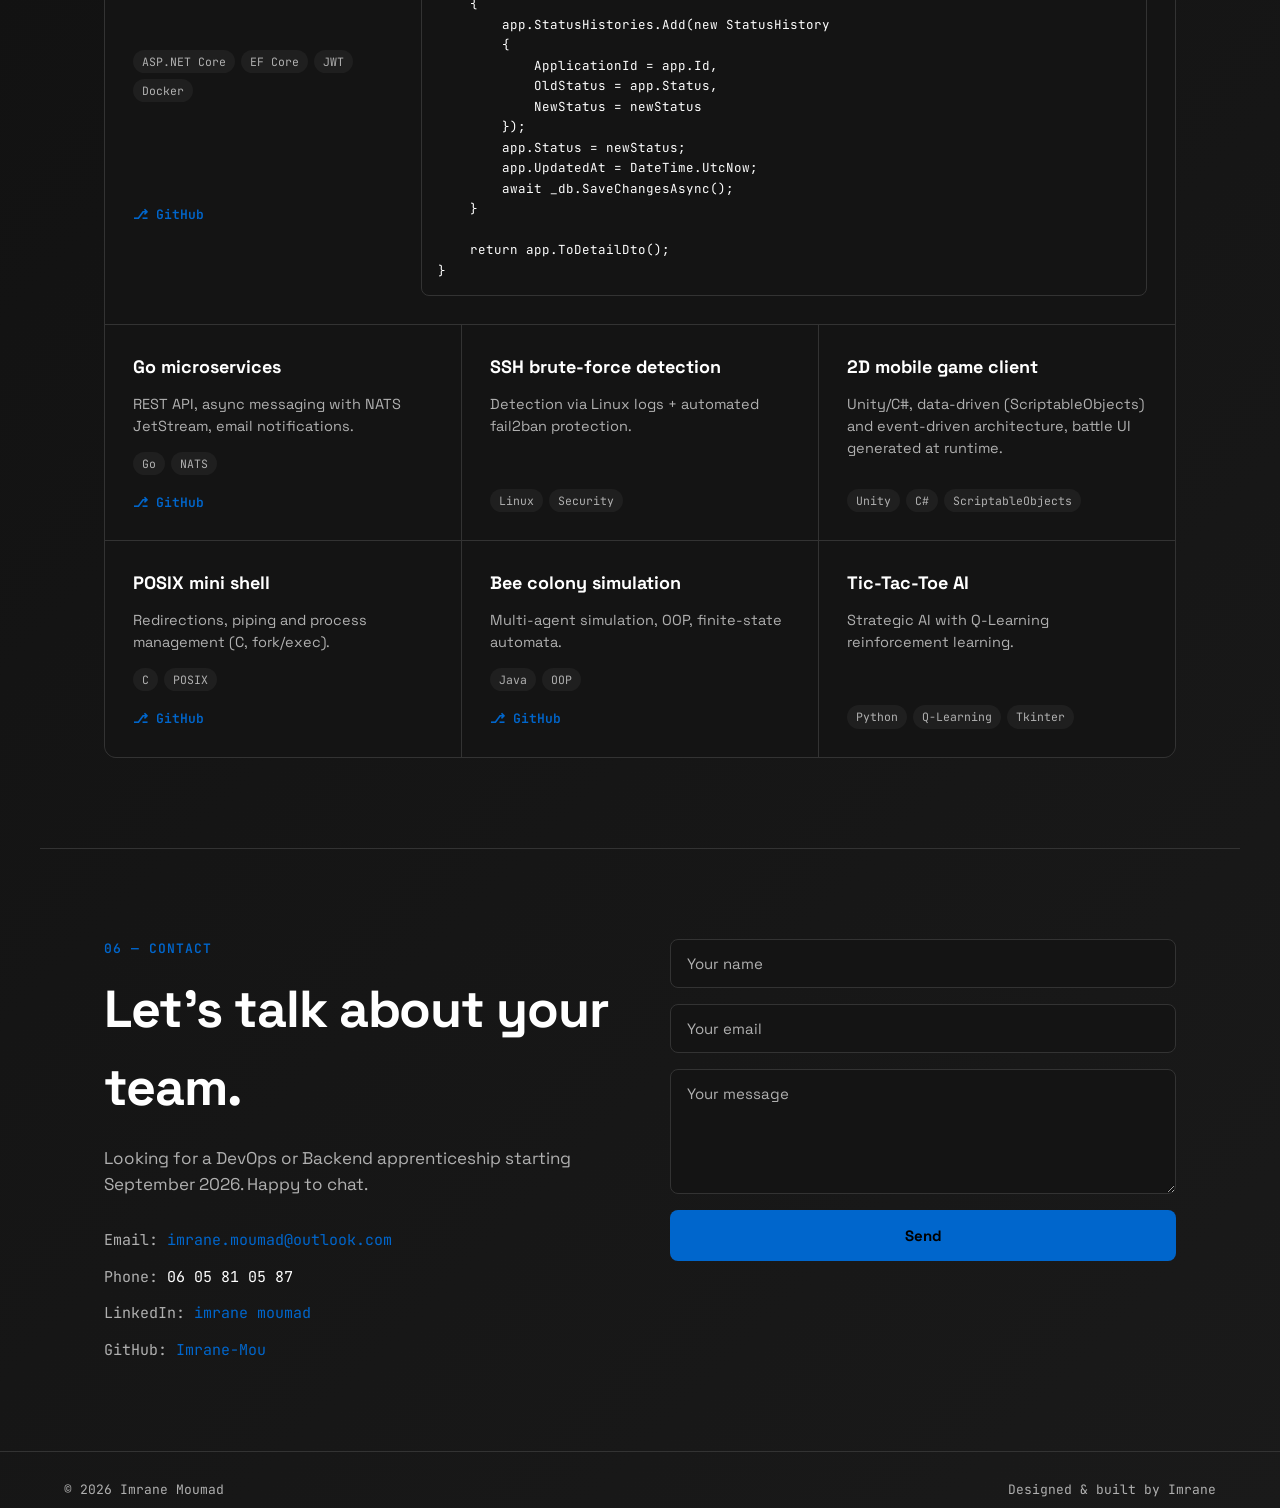
==== commit f392ad05: "Add BESS Site Finder screenshots to KYNTUS internship entry" ====
--- a/en/index.html
+++ b/en/index.html
@@ -283,6 +283,14 @@
             <span class="exp-tag">Multithreading</span>
             <span class="exp-tag">PyInstaller</span>
           </div>
+          <div class="exp-gallery">
+            <a href="../assets/images/bess-site-finder-1.jpg" target="_blank" rel="noopener">
+              <img src="../assets/images/bess-site-finder-1.jpg" alt="BESS Site Finder — parcel selected on the IGN map, showing transformer headroom and nearby source substations" loading="lazy">
+            </a>
+            <a href="../assets/images/bess-site-finder-2.jpg" target="_blank" rel="noopener">
+              <img src="../assets/images/bess-site-finder-2.jpg" alt="BESS Site Finder — compatible parcels found around a source substation, with export and owner lookup" loading="lazy">
+            </a>
+          </div>
         </div>
 
         <div class="subsection">
--- a/css/main.css
+++ b/css/main.css
@@ -355,6 +355,30 @@
   padding: 4px 10px;
   border-radius: 100px;
 }
+
+.exp-gallery {
+  display: grid;
+  grid-template-columns: repeat(auto-fit, minmax(240px, 1fr));
+  gap: 10px;
+  margin-top: 16px;
+}
+
+.exp-gallery a {
+  display: block;
+  border: 1px solid var(--line);
+  border-radius: 8px;
+  overflow: hidden;
+  line-height: 0;
+}
+
+.exp-gallery img {
+  width: 100%;
+  height: auto;
+  display: block;
+  transition: transform 0.2s ease;
+}
+
+.exp-gallery a:hover img { transform: scale(1.03); }
 
 .timeline-links {
   display: flex;
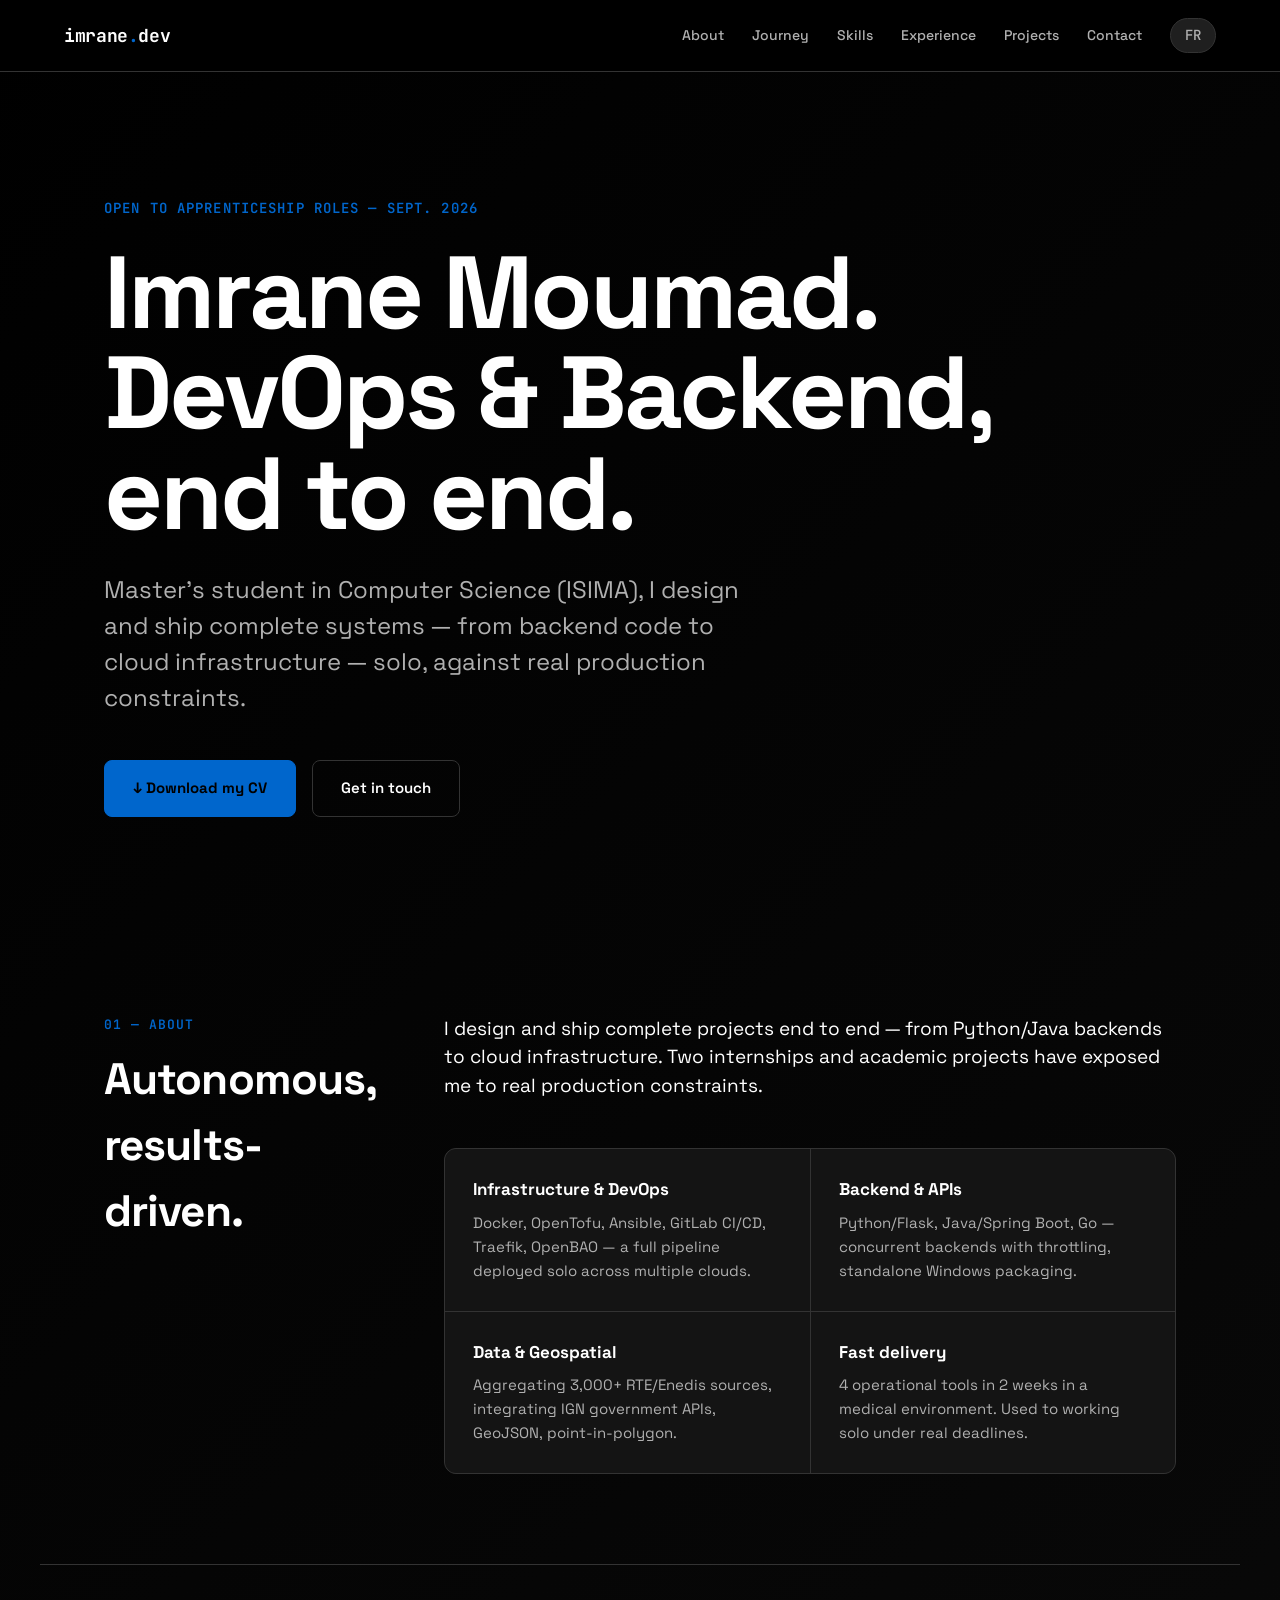
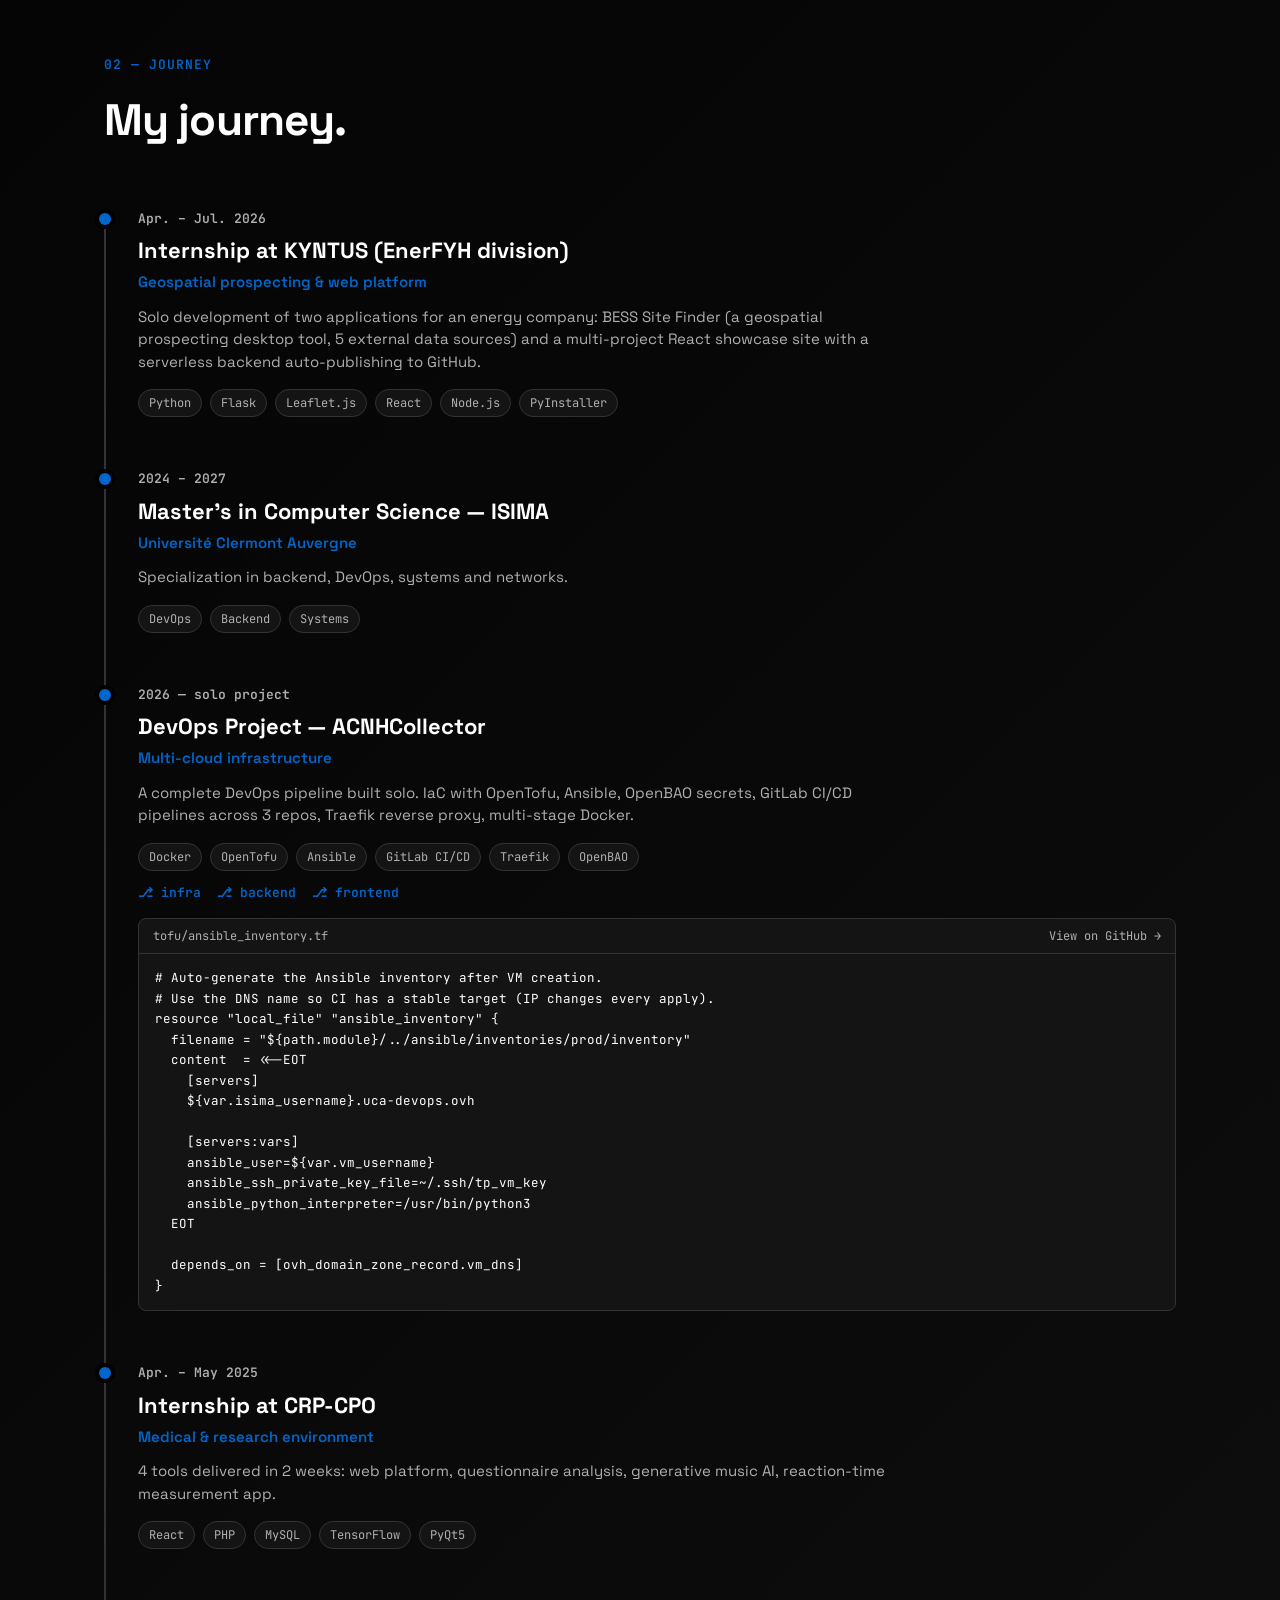
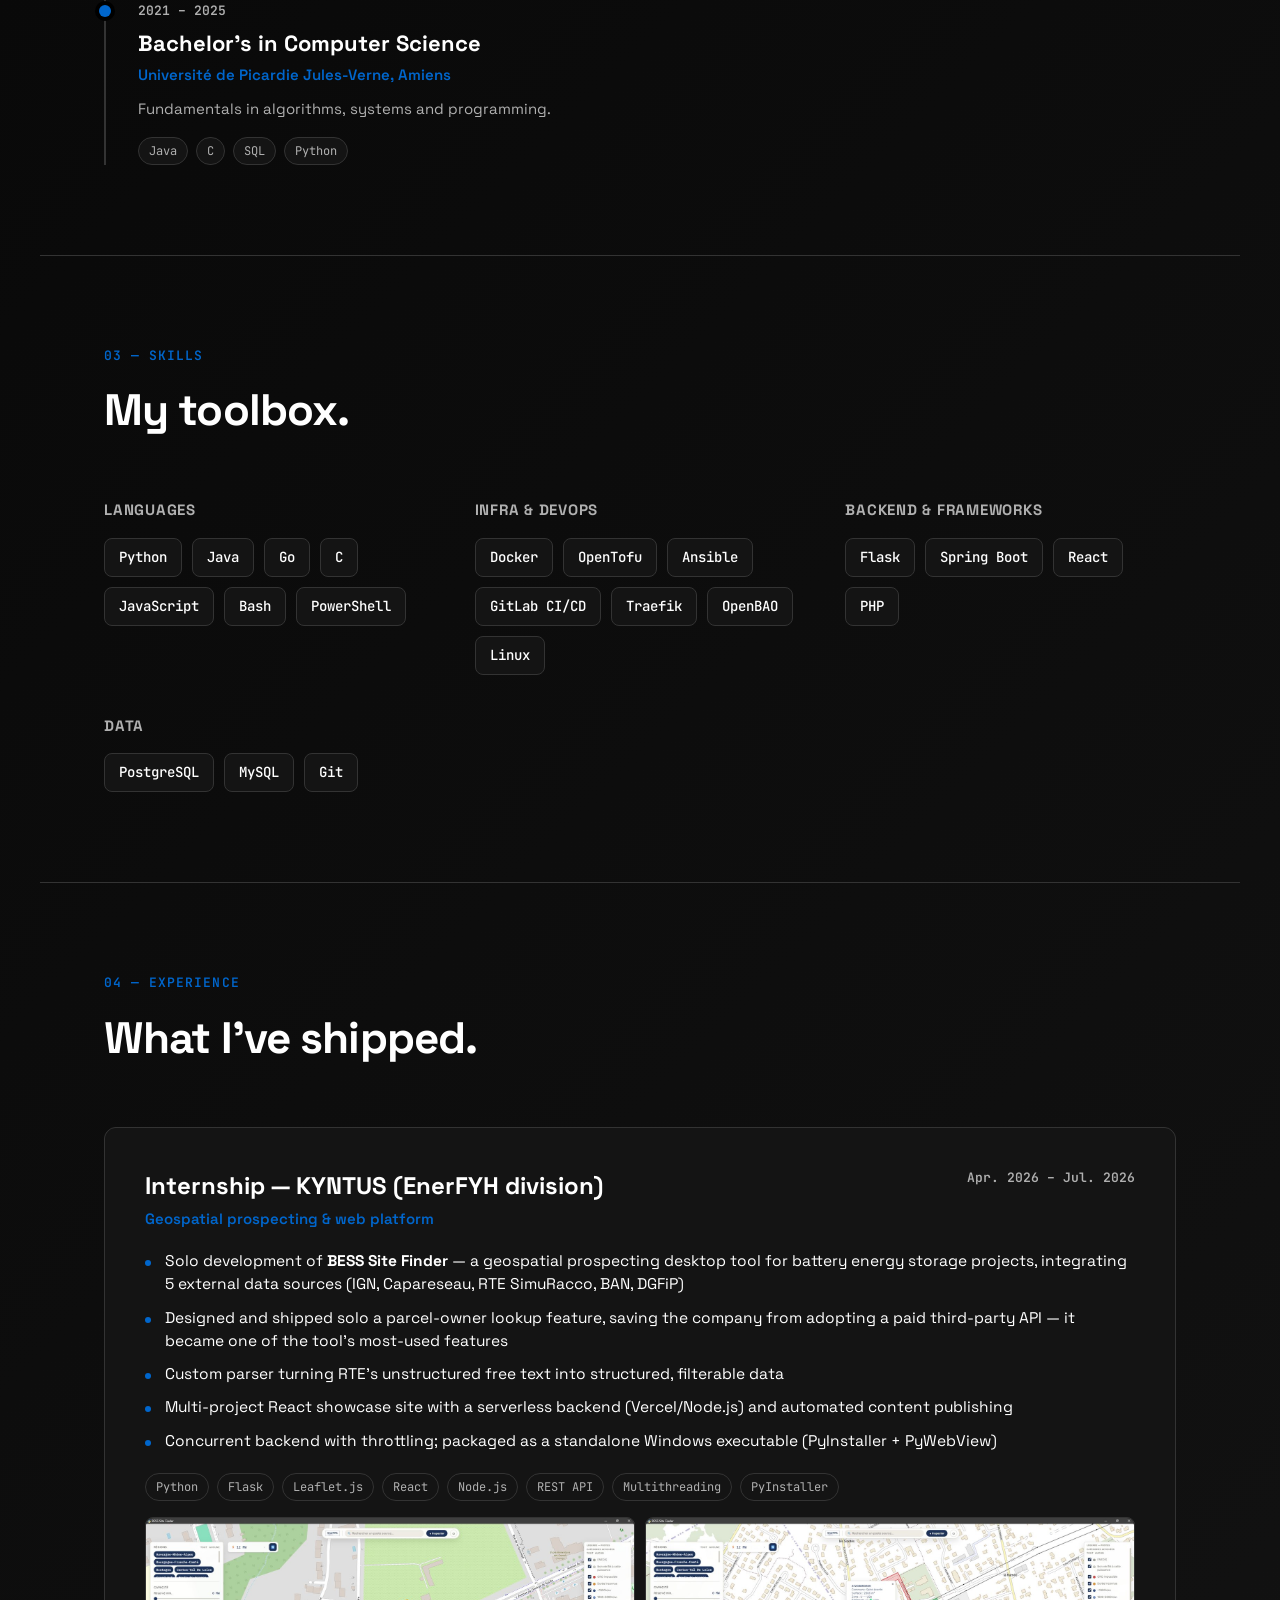
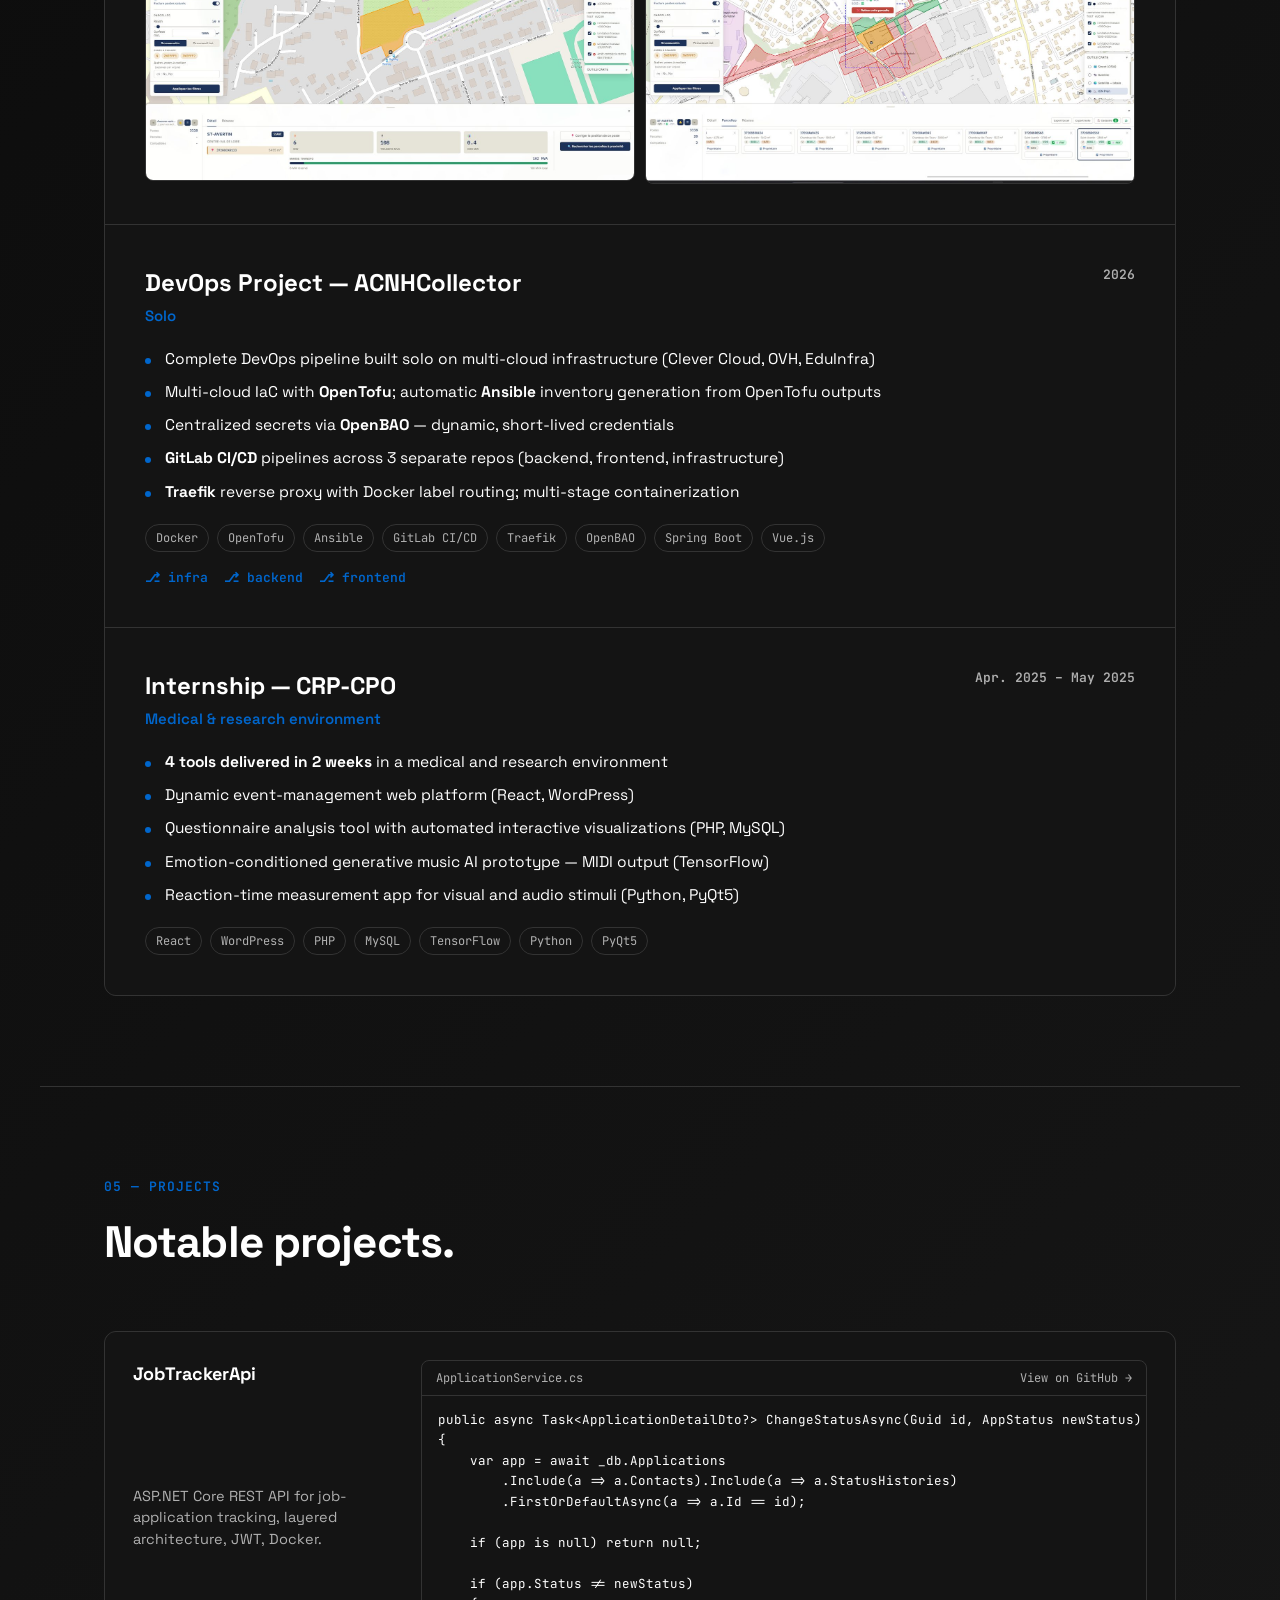
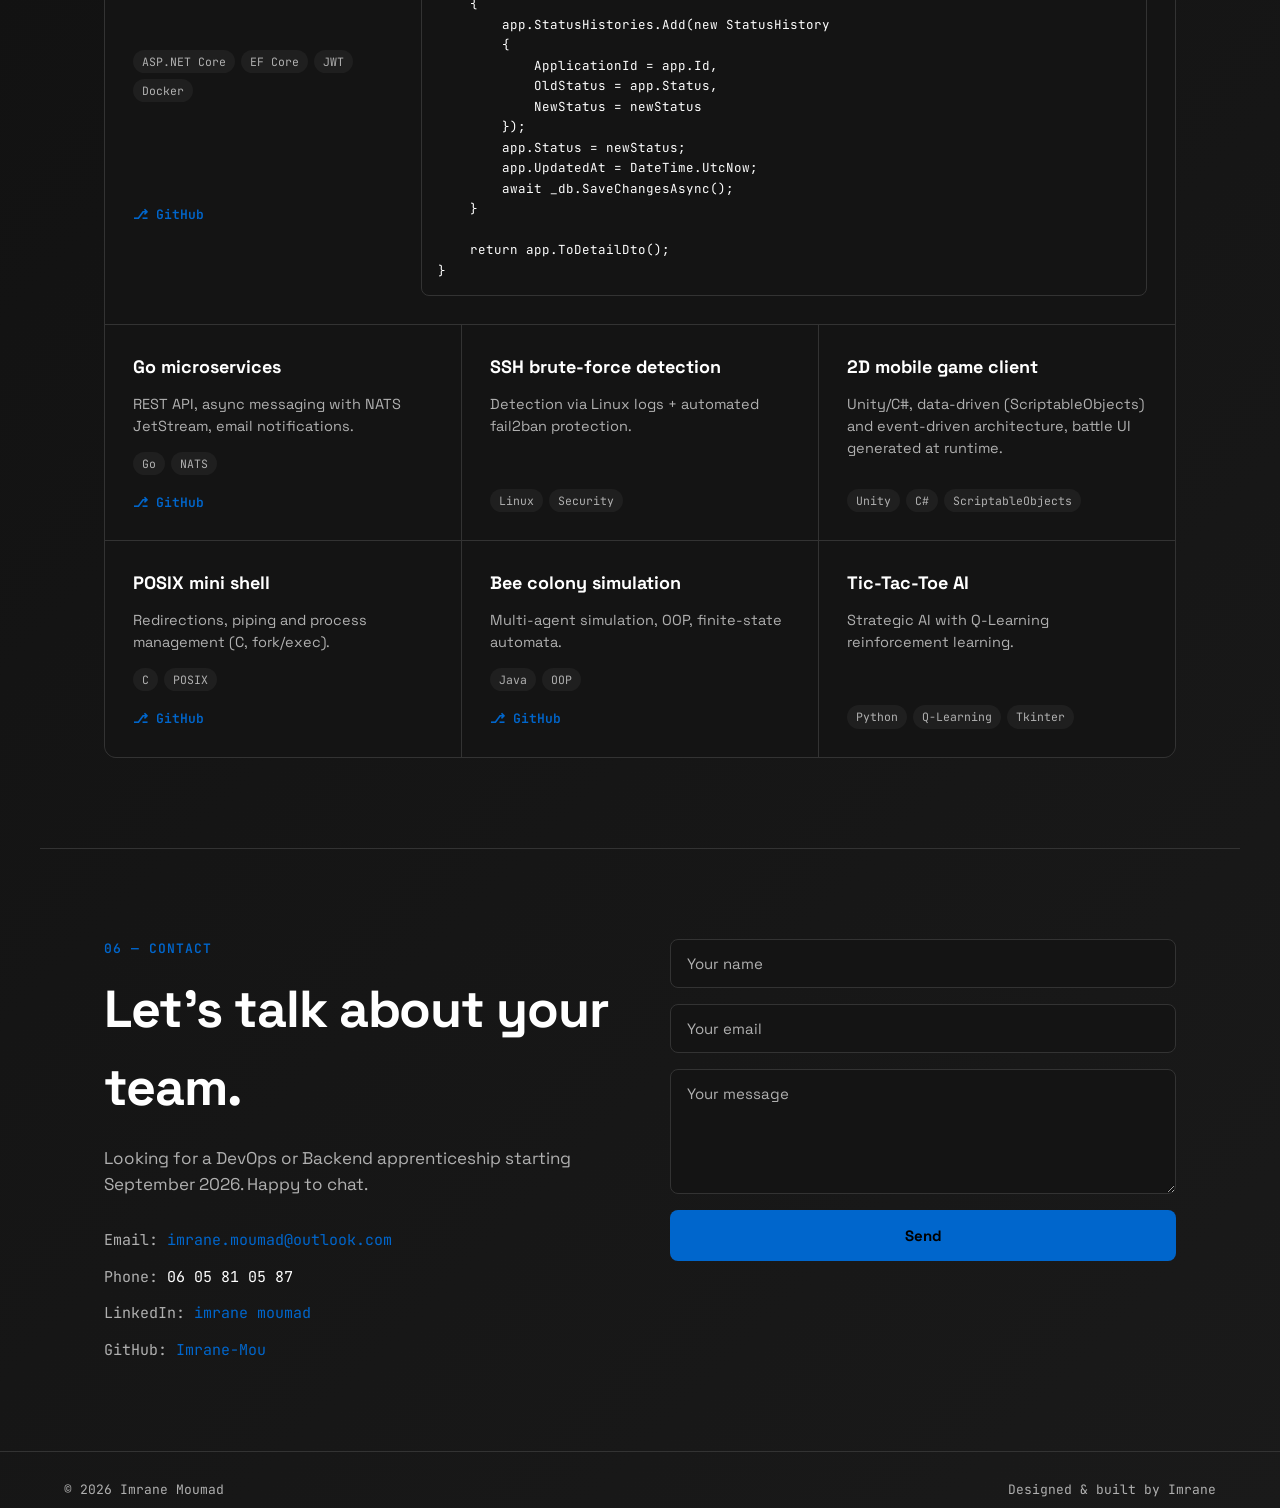
==== commit 1d89c6f1: "Remove click-through link on BESS Site Finder screenshots" ====
--- a/en/index.html
+++ b/en/index.html
@@ -284,12 +284,8 @@
             <span class="exp-tag">PyInstaller</span>
           </div>
           <div class="exp-gallery">
-            <a href="../assets/images/bess-site-finder-1.jpg" target="_blank" rel="noopener">
-              <img src="../assets/images/bess-site-finder-1.jpg" alt="BESS Site Finder — parcel selected on the IGN map, showing transformer headroom and nearby source substations" loading="lazy">
-            </a>
-            <a href="../assets/images/bess-site-finder-2.jpg" target="_blank" rel="noopener">
-              <img src="../assets/images/bess-site-finder-2.jpg" alt="BESS Site Finder — compatible parcels found around a source substation, with export and owner lookup" loading="lazy">
-            </a>
+            <img src="../assets/images/bess-site-finder-1.jpg" alt="BESS Site Finder — parcel selected on the IGN map, showing transformer headroom and nearby source substations" loading="lazy">
+            <img src="../assets/images/bess-site-finder-2.jpg" alt="BESS Site Finder — compatible parcels found around a source substation, with export and owner lookup" loading="lazy">
           </div>
         </div>
 
--- a/css/main.css
+++ b/css/main.css
@@ -363,22 +363,13 @@
   margin-top: 16px;
 }
 
-.exp-gallery a {
-  display: block;
-  border: 1px solid var(--line);
-  border-radius: 8px;
-  overflow: hidden;
-  line-height: 0;
-}
-
 .exp-gallery img {
   width: 100%;
   height: auto;
   display: block;
-  transition: transform 0.2s ease;
-}
-
-.exp-gallery a:hover img { transform: scale(1.03); }
+  border: 1px solid var(--line);
+  border-radius: 8px;
+}
 
 .timeline-links {
   display: flex;
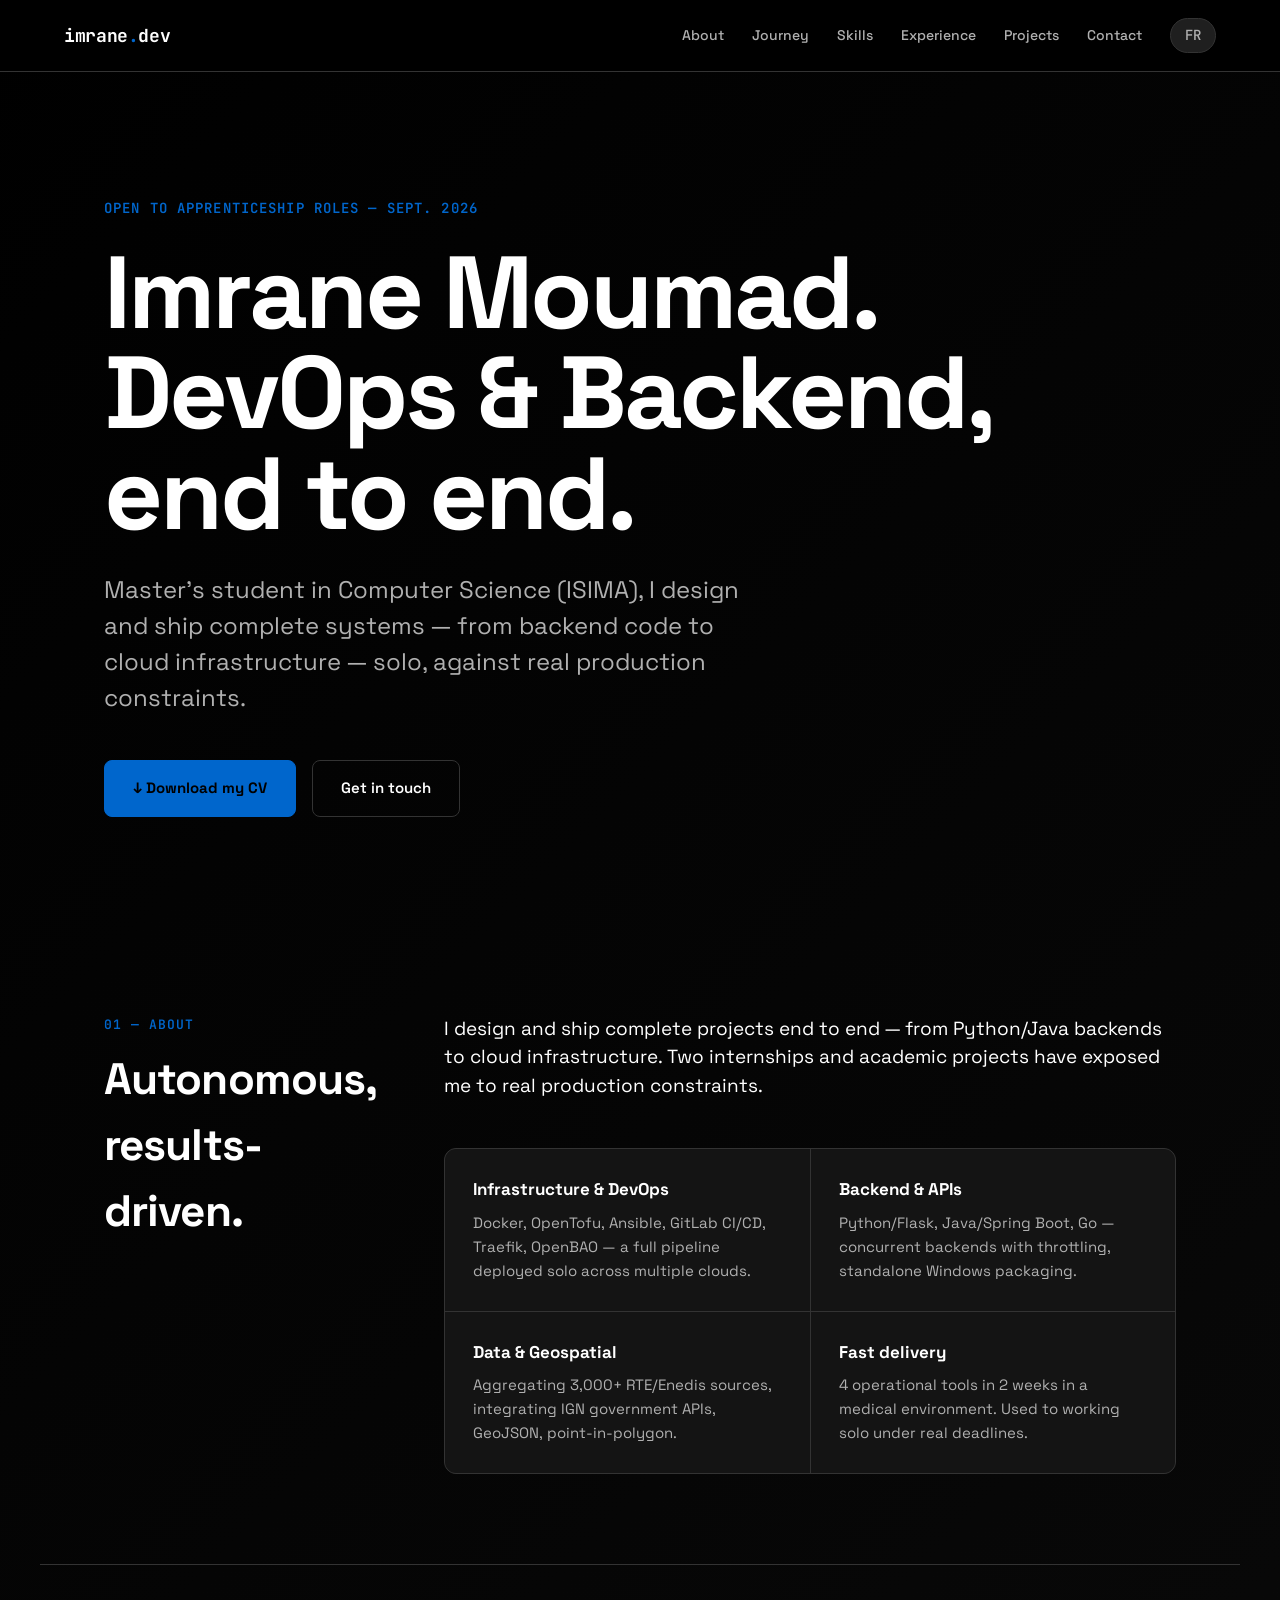
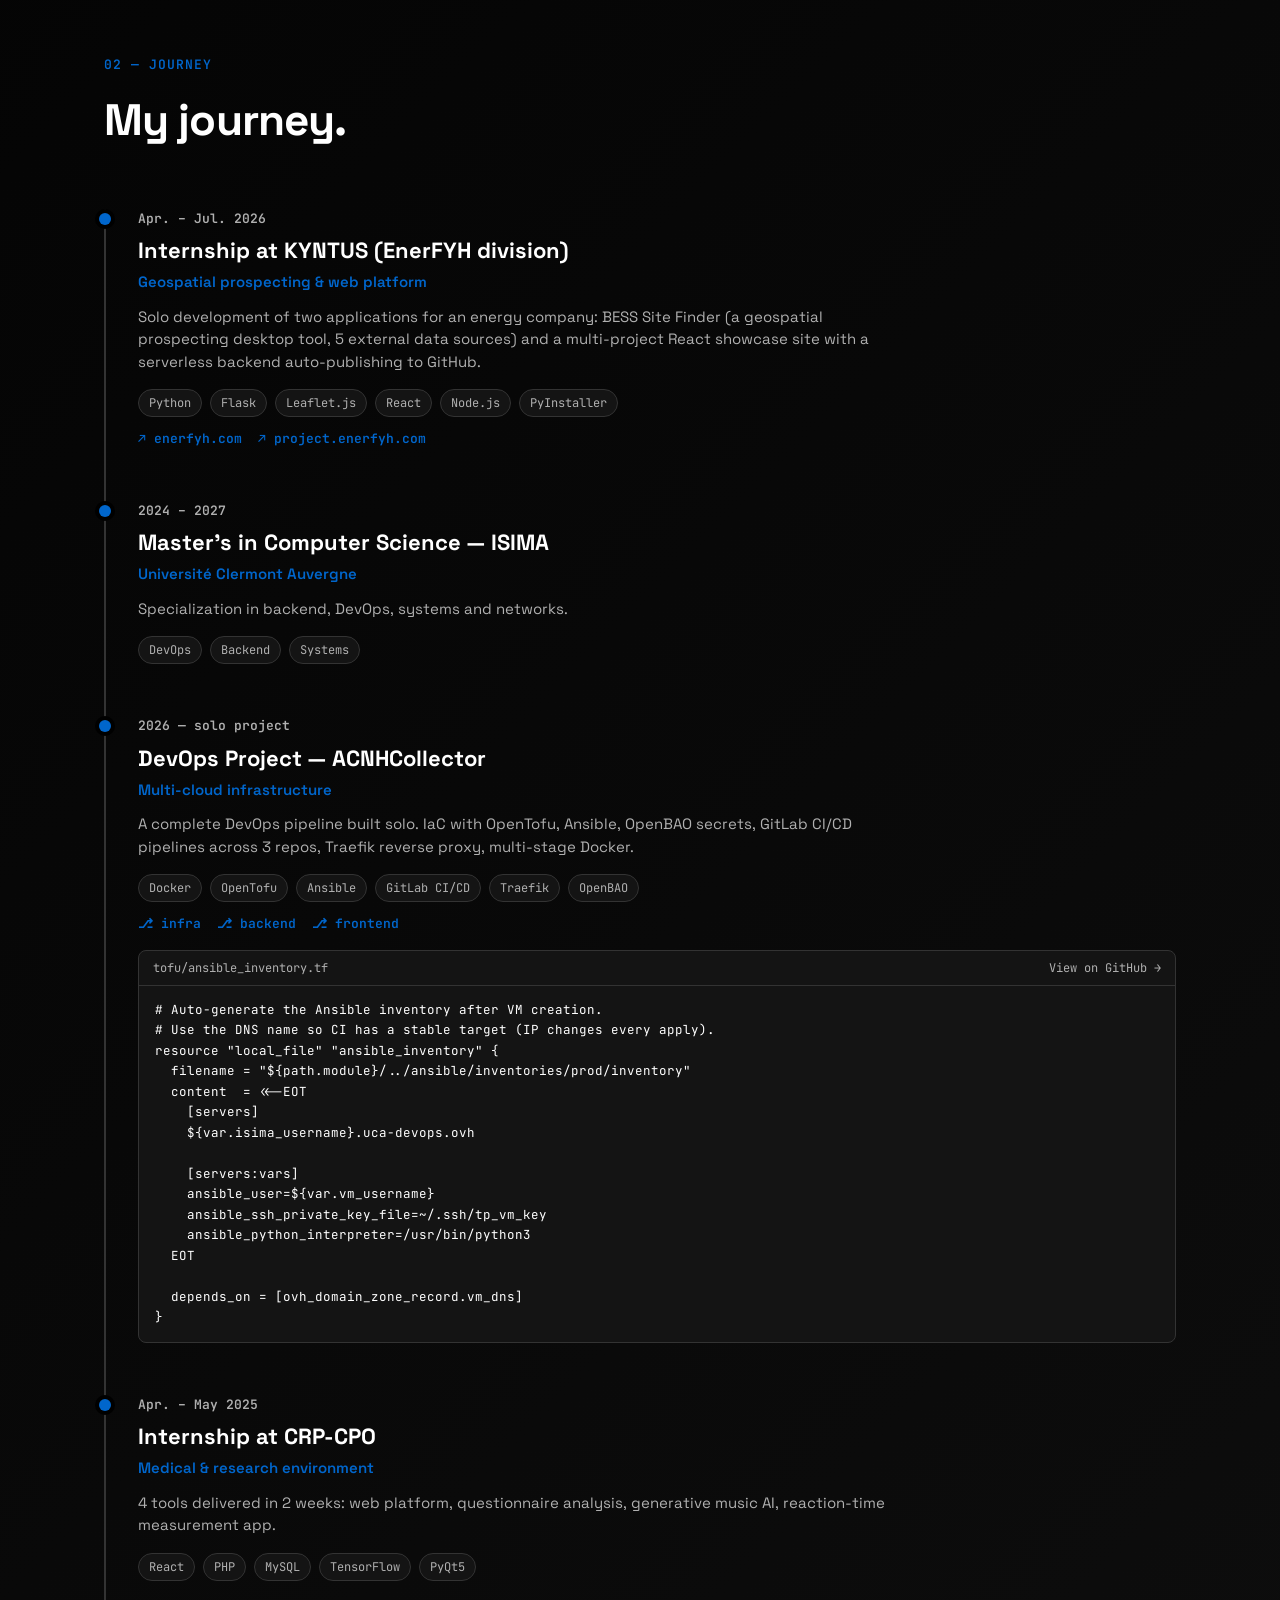
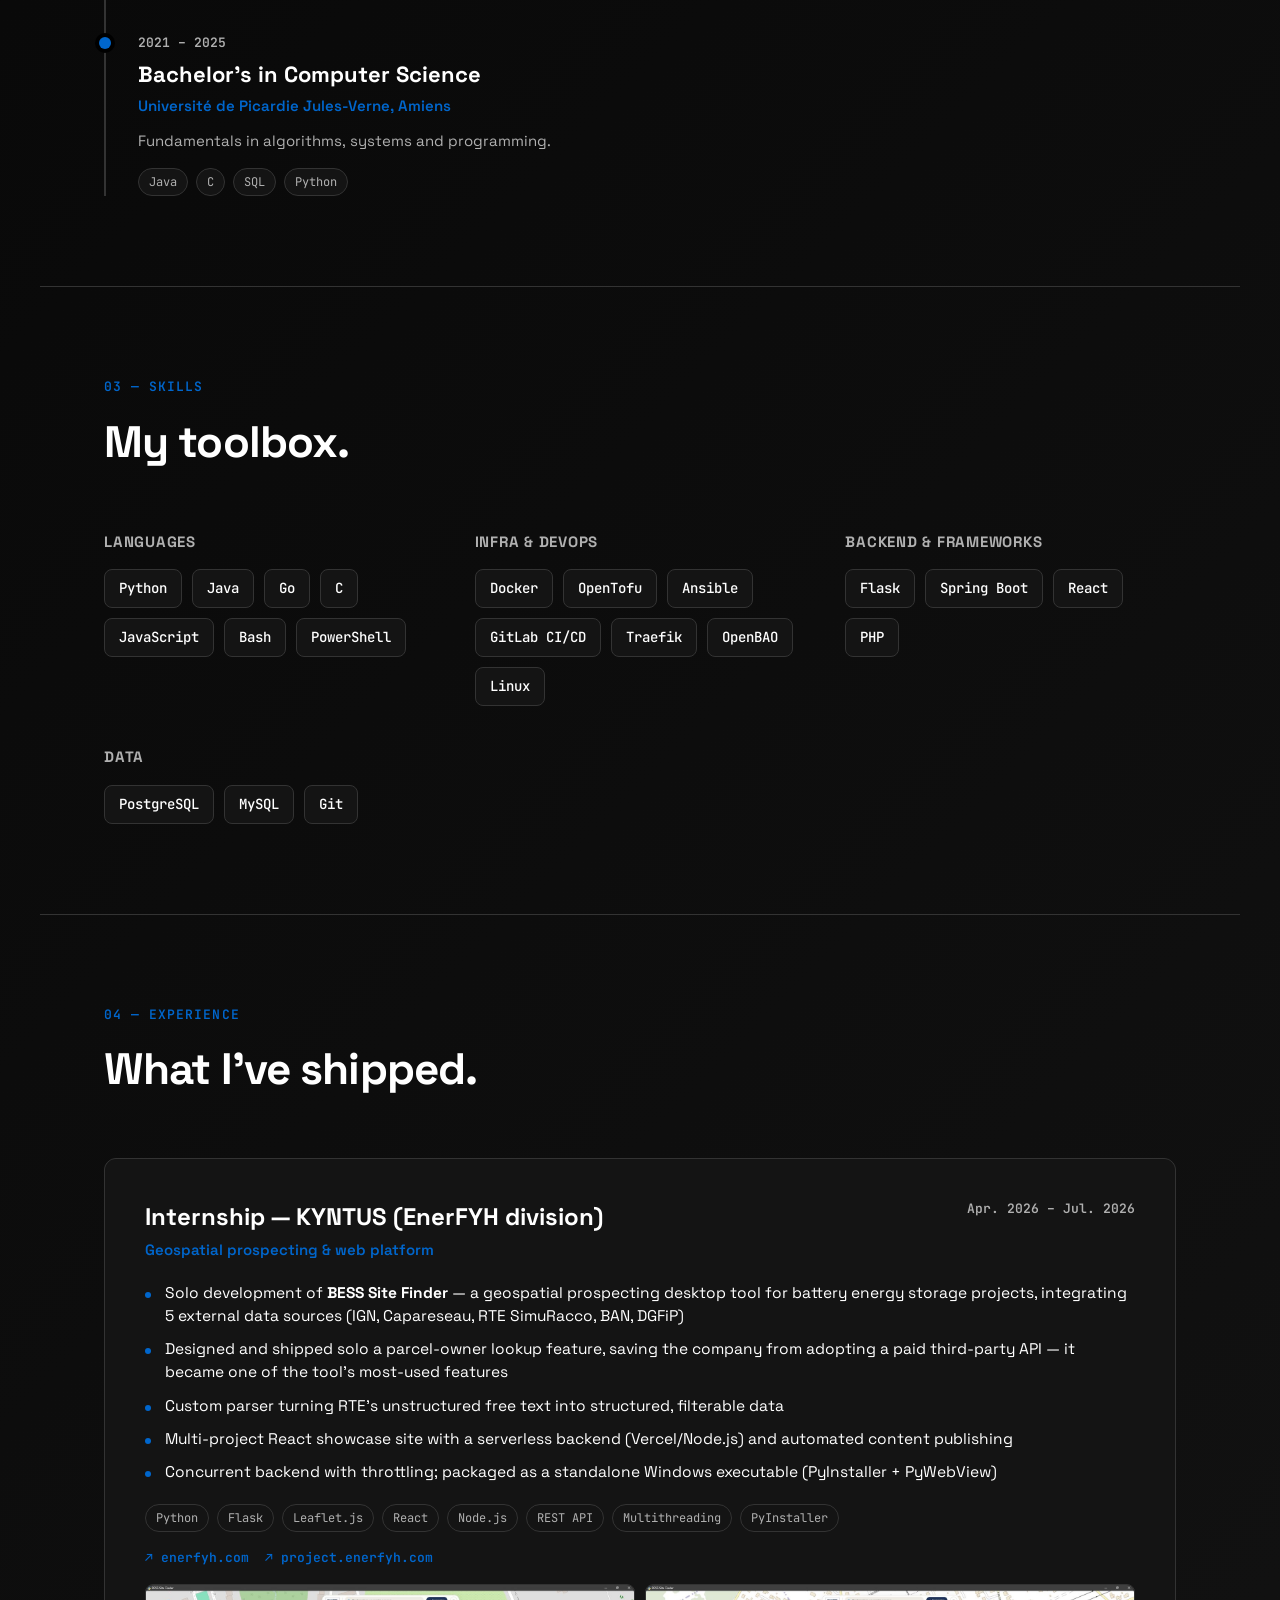
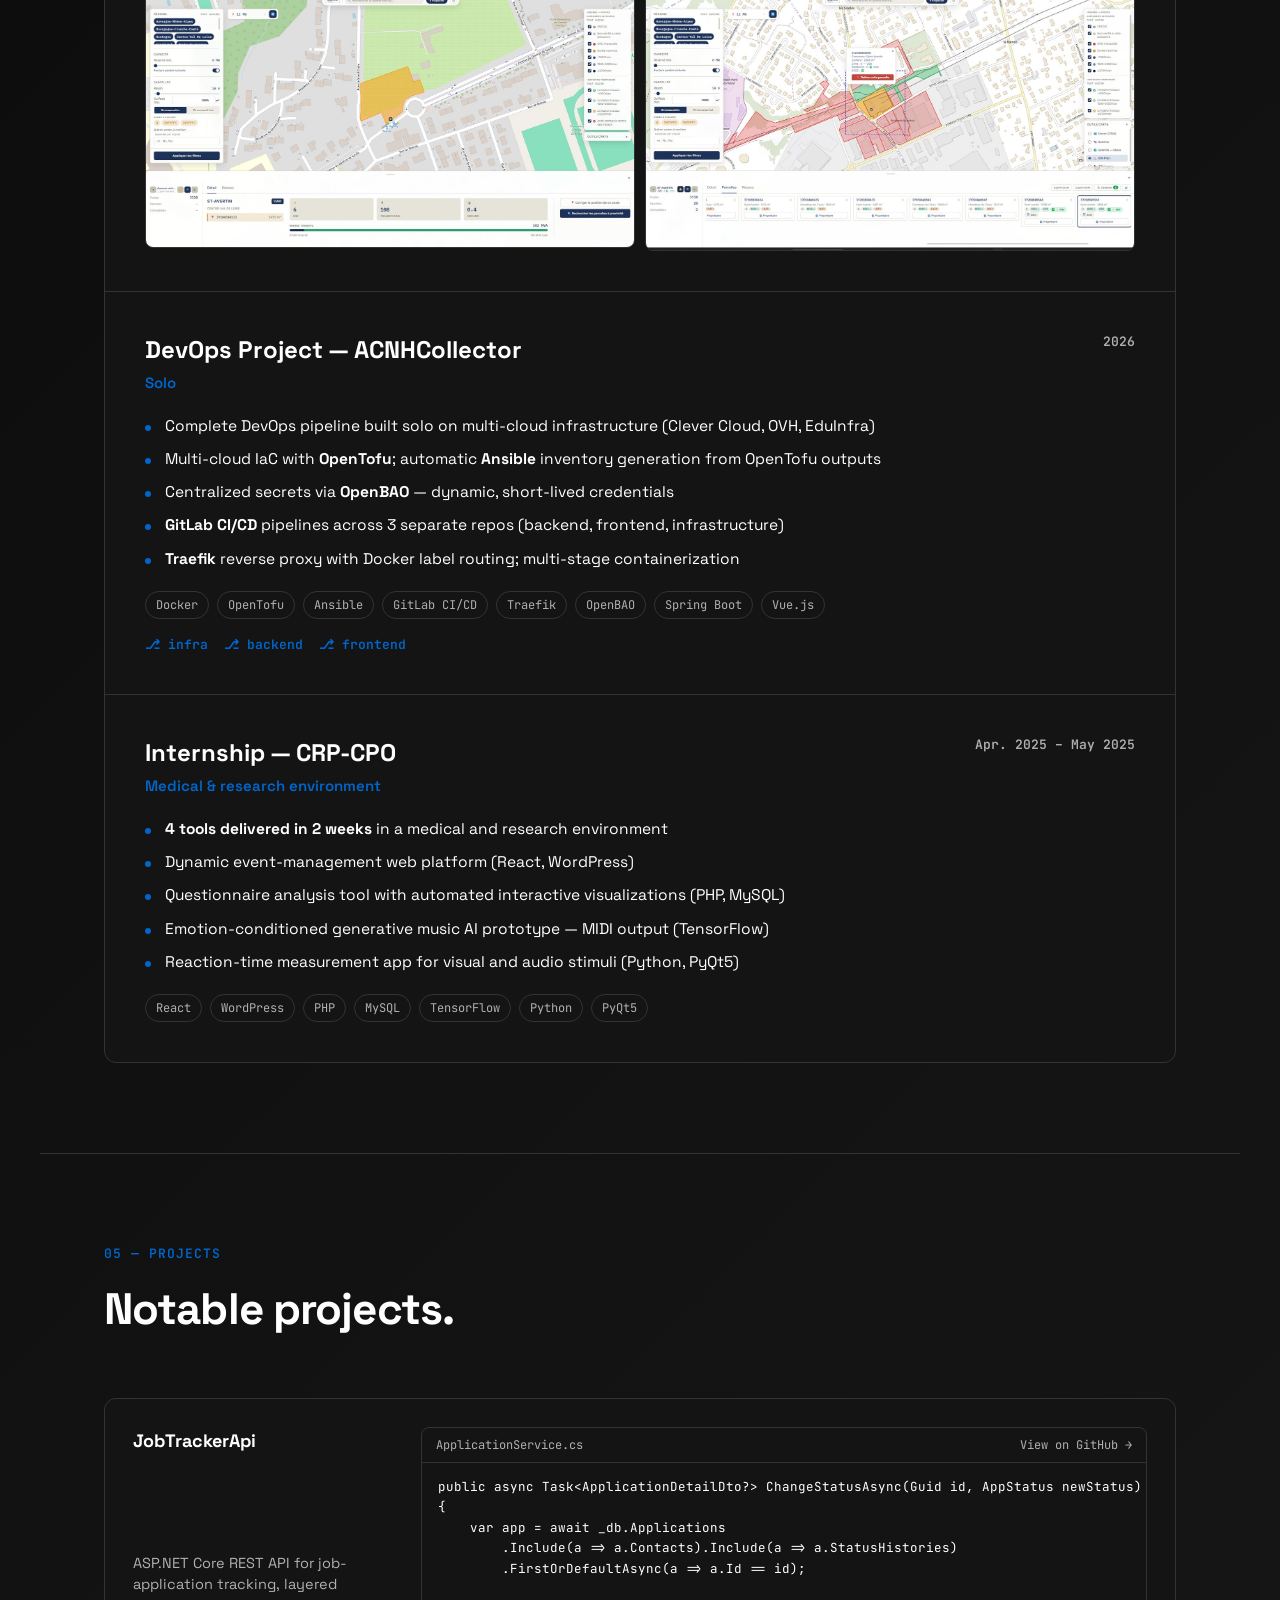
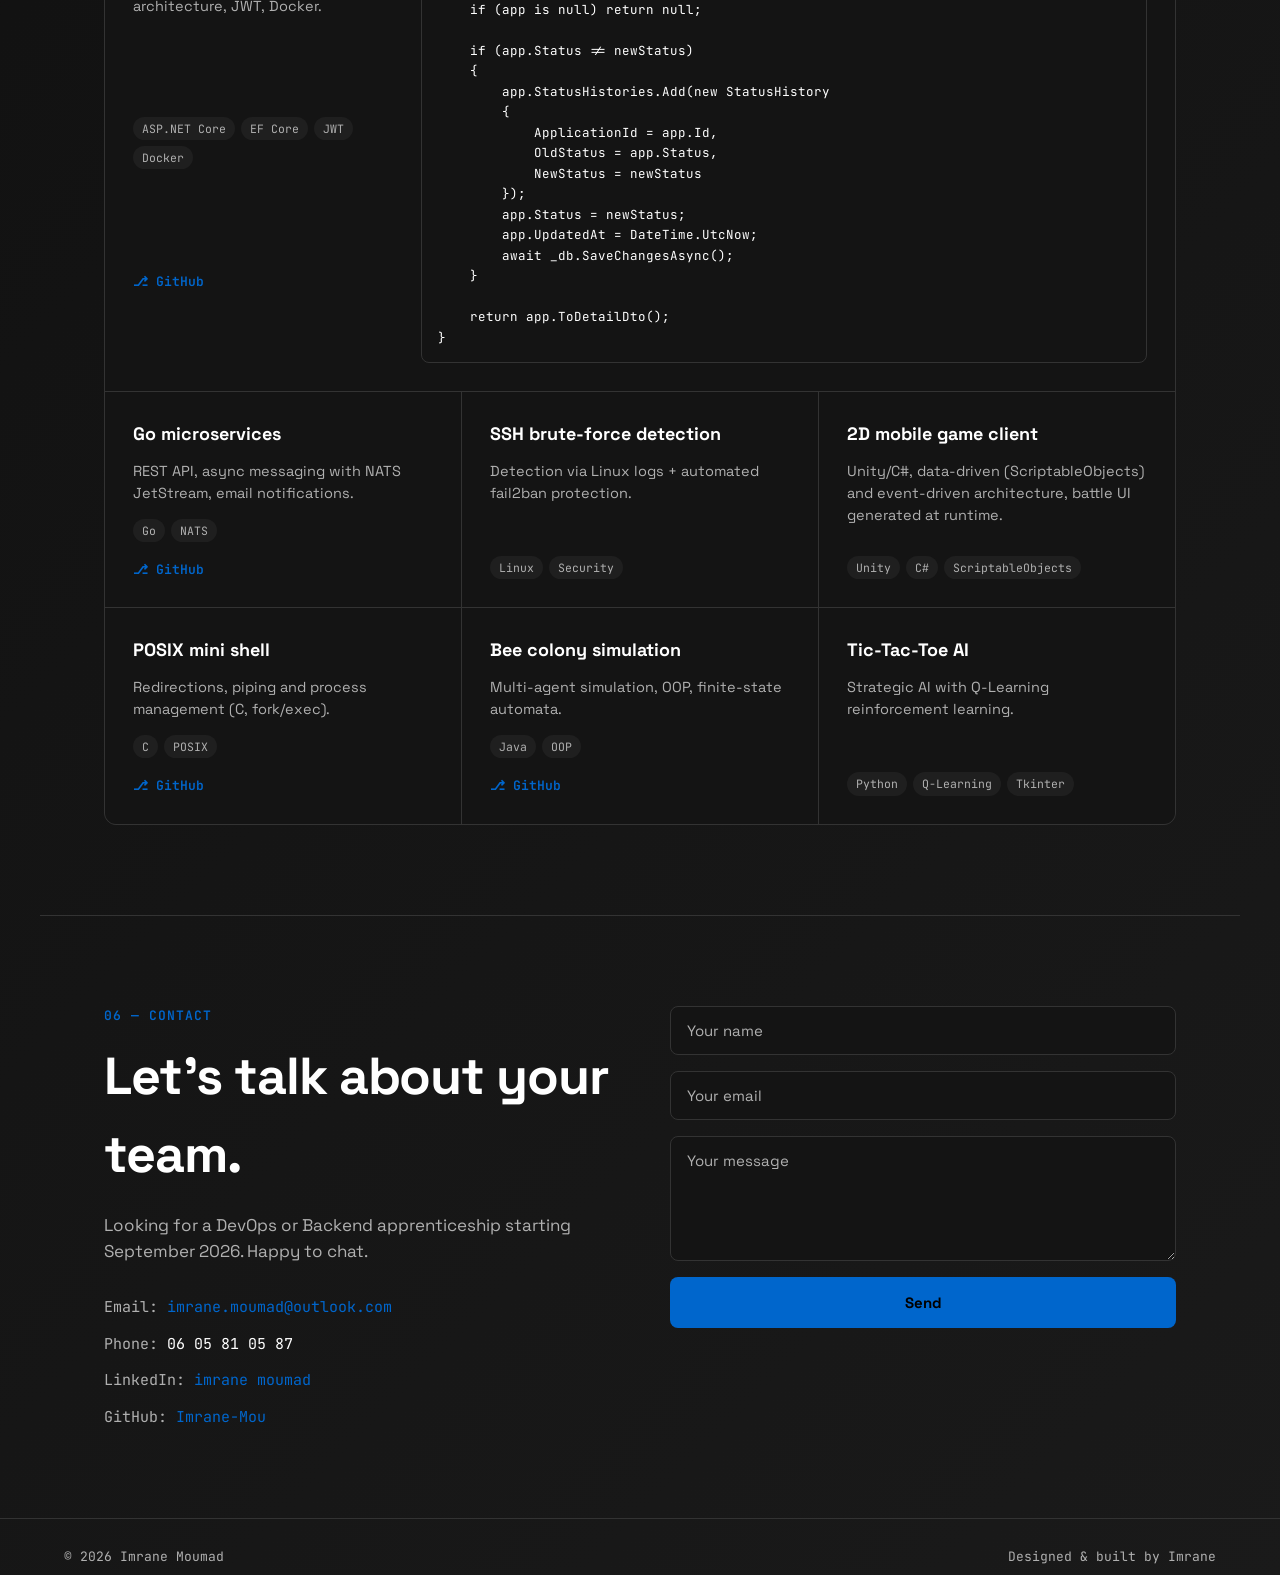
==== commit 8d516c23: "Add live site links for enerfyh.com and project.enerfyh.com to KYNTUS entry" ====
--- a/en/index.html
+++ b/en/index.html
@@ -105,6 +105,10 @@
               <span class="timeline-tag">Node.js</span>
               <span class="timeline-tag">PyInstaller</span>
             </div>
+            <div class="timeline-links">
+              <a href="https://enerfyh.com/" target="_blank" rel="noopener" class="repo-link">↗ enerfyh.com</a>
+              <a href="https://project.enerfyh.com/" target="_blank" rel="noopener" class="repo-link">↗ project.enerfyh.com</a>
+            </div>
           </div>
         </div>
 
@@ -283,6 +287,10 @@
             <span class="exp-tag">Multithreading</span>
             <span class="exp-tag">PyInstaller</span>
           </div>
+          <div class="timeline-links" style="margin-top:16px;">
+            <a href="https://enerfyh.com/" target="_blank" rel="noopener" class="repo-link">↗ enerfyh.com</a>
+            <a href="https://project.enerfyh.com/" target="_blank" rel="noopener" class="repo-link">↗ project.enerfyh.com</a>
+          </div>
           <div class="exp-gallery">
             <img src="../assets/images/bess-site-finder-1.jpg" alt="BESS Site Finder — parcel selected on the IGN map, showing transformer headroom and nearby source substations" loading="lazy">
             <img src="../assets/images/bess-site-finder-2.jpg" alt="BESS Site Finder — compatible parcels found around a source substation, with export and owner lookup" loading="lazy">
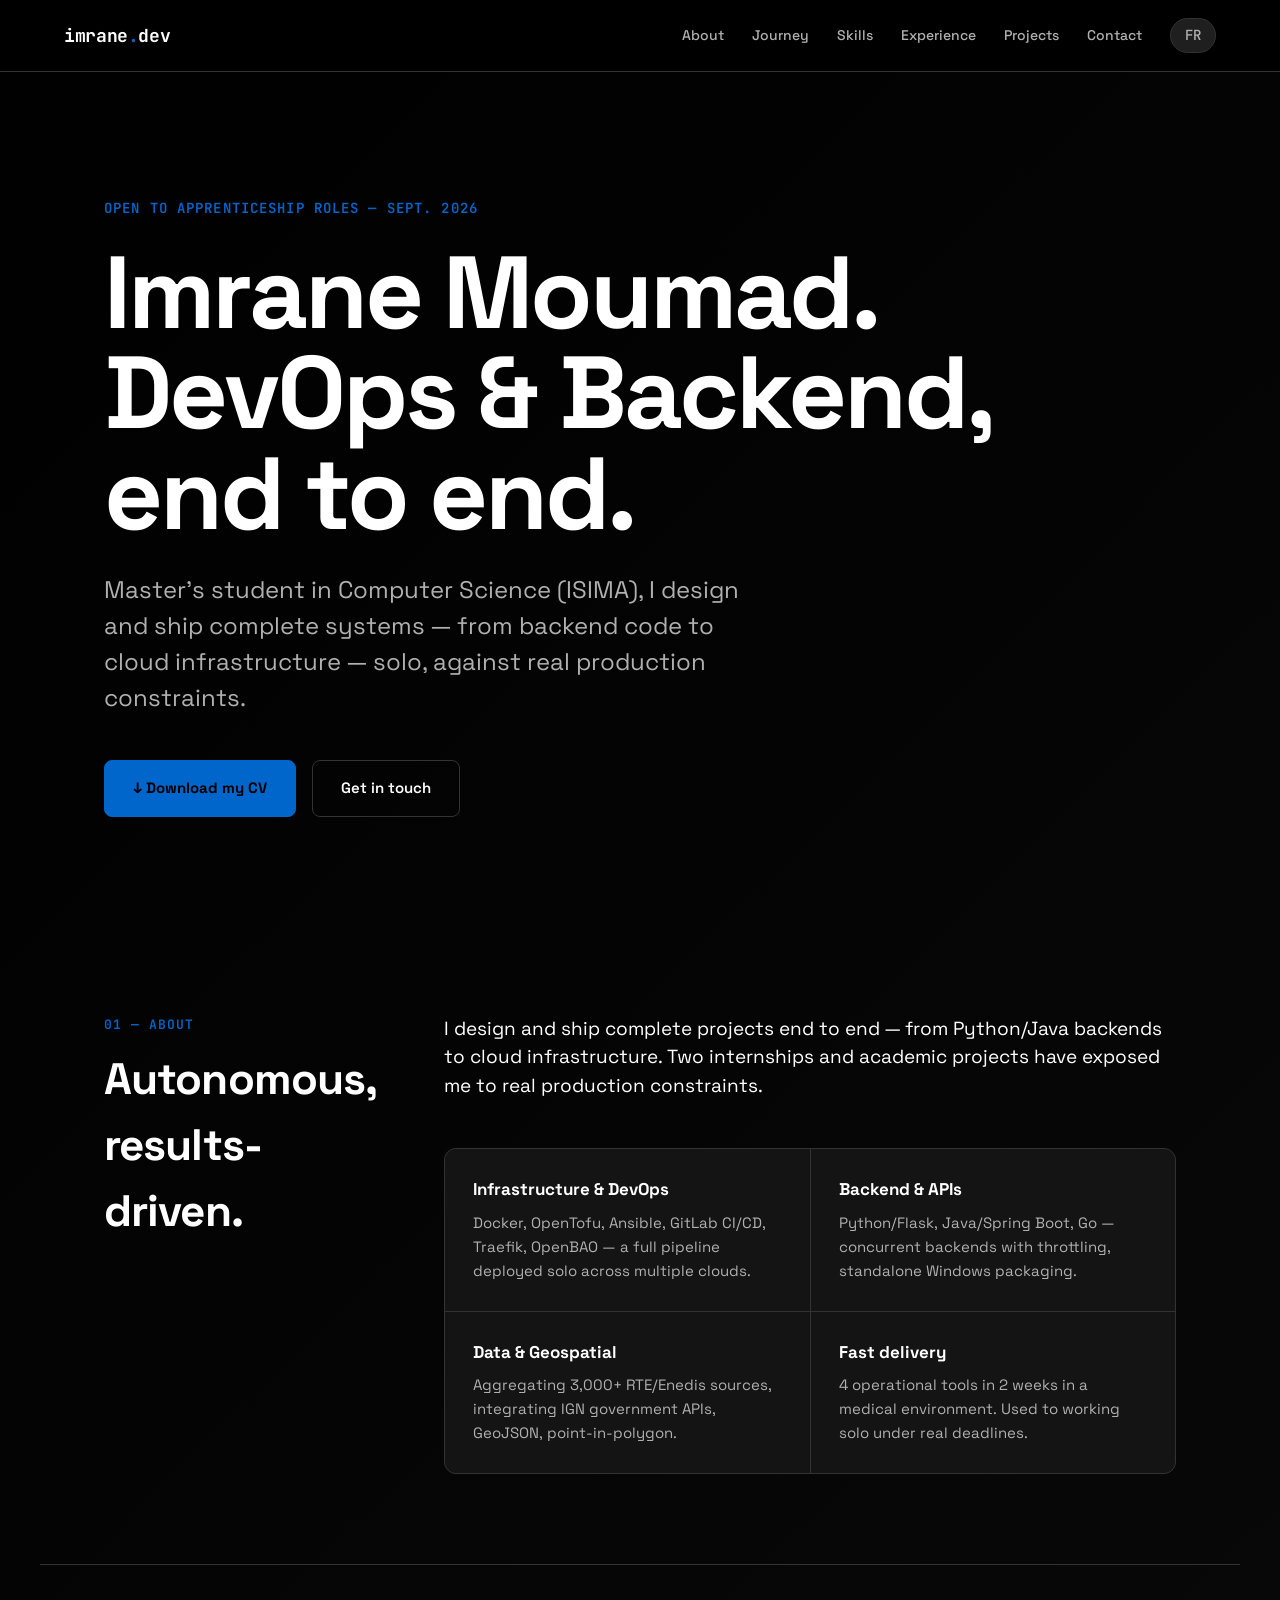
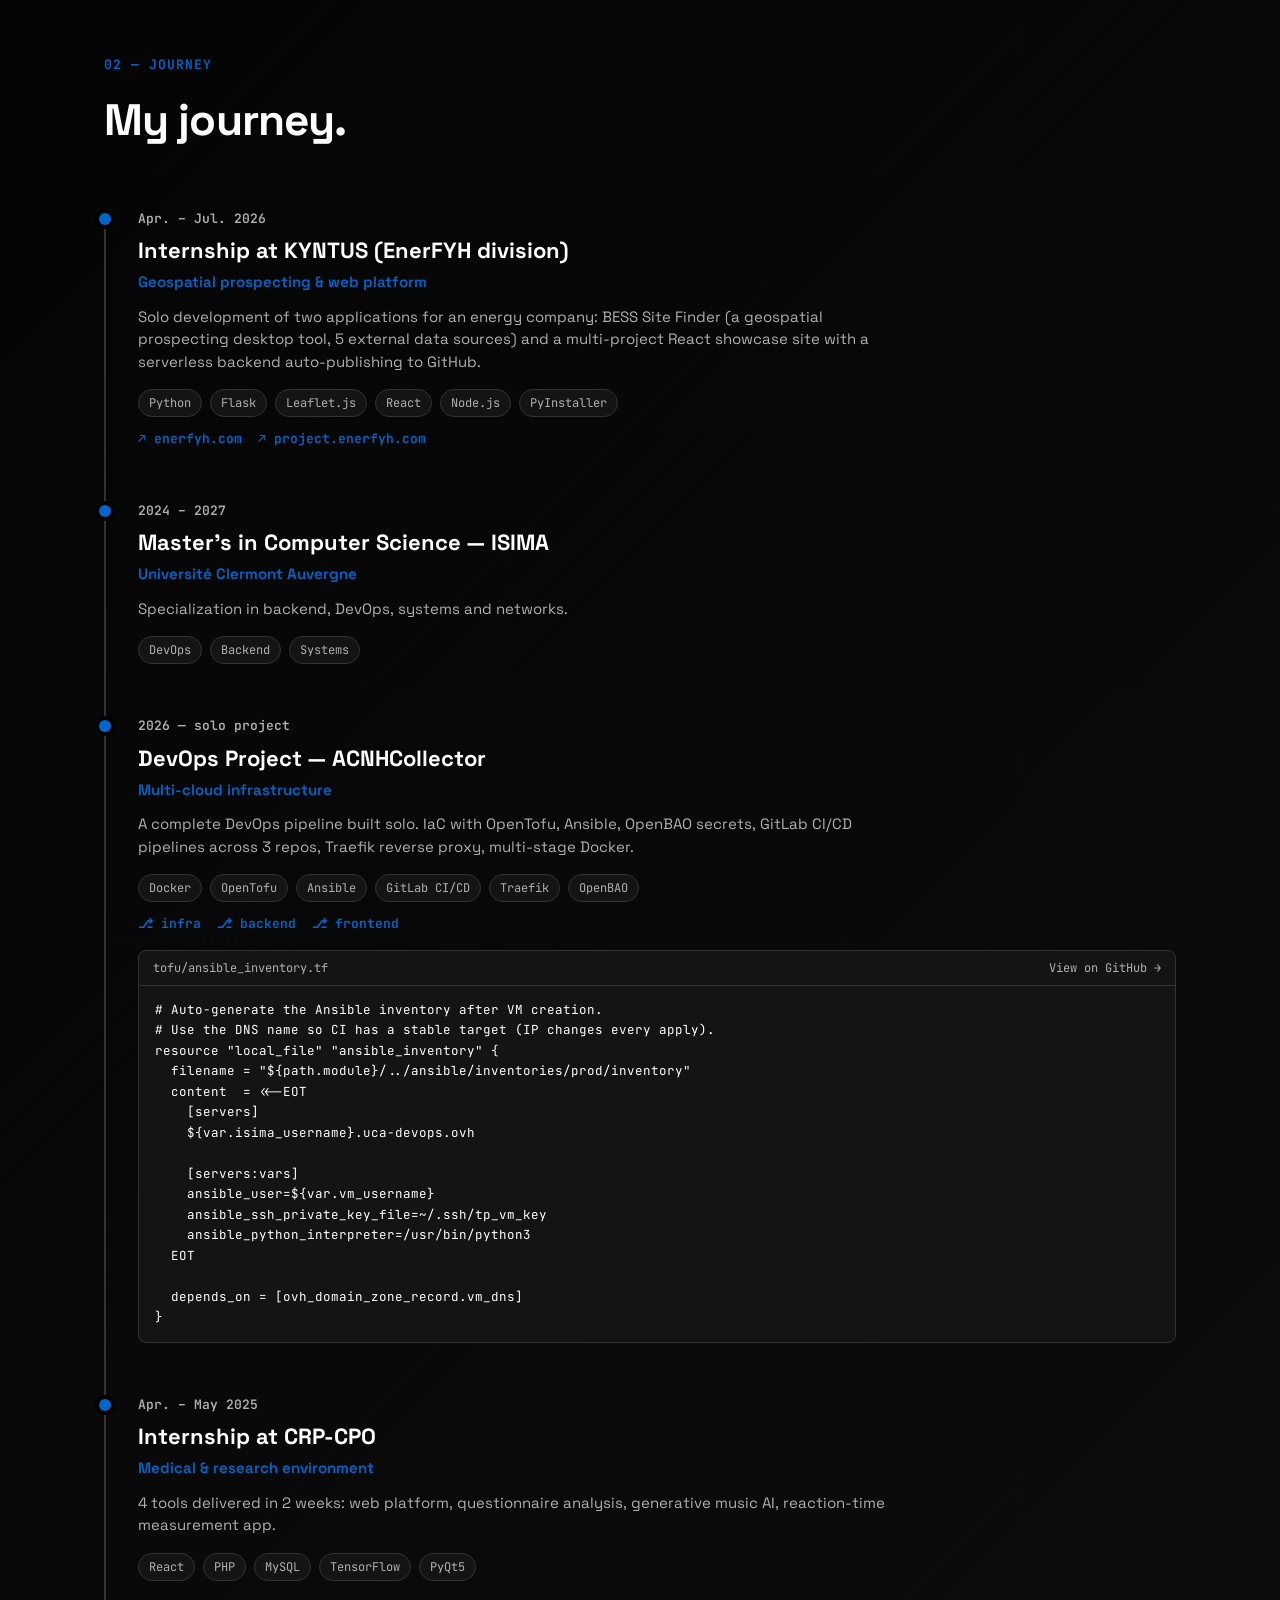
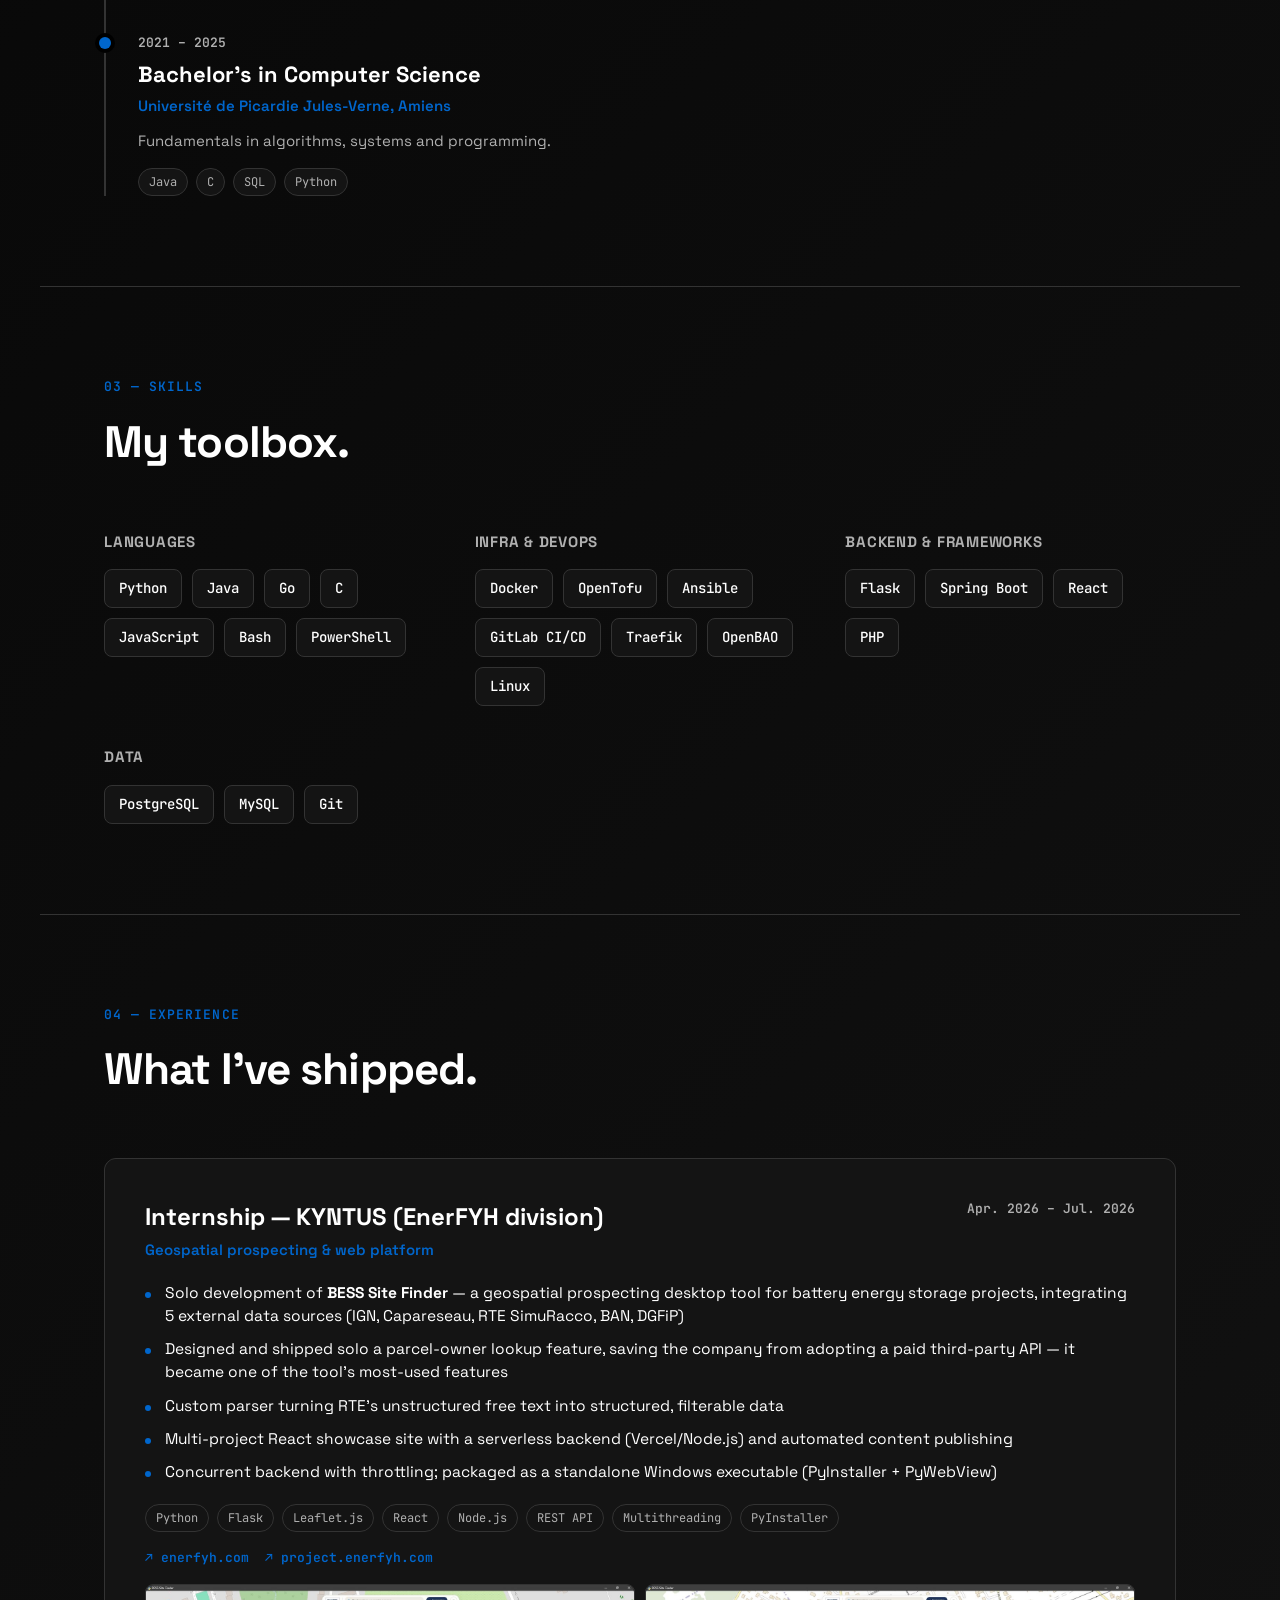
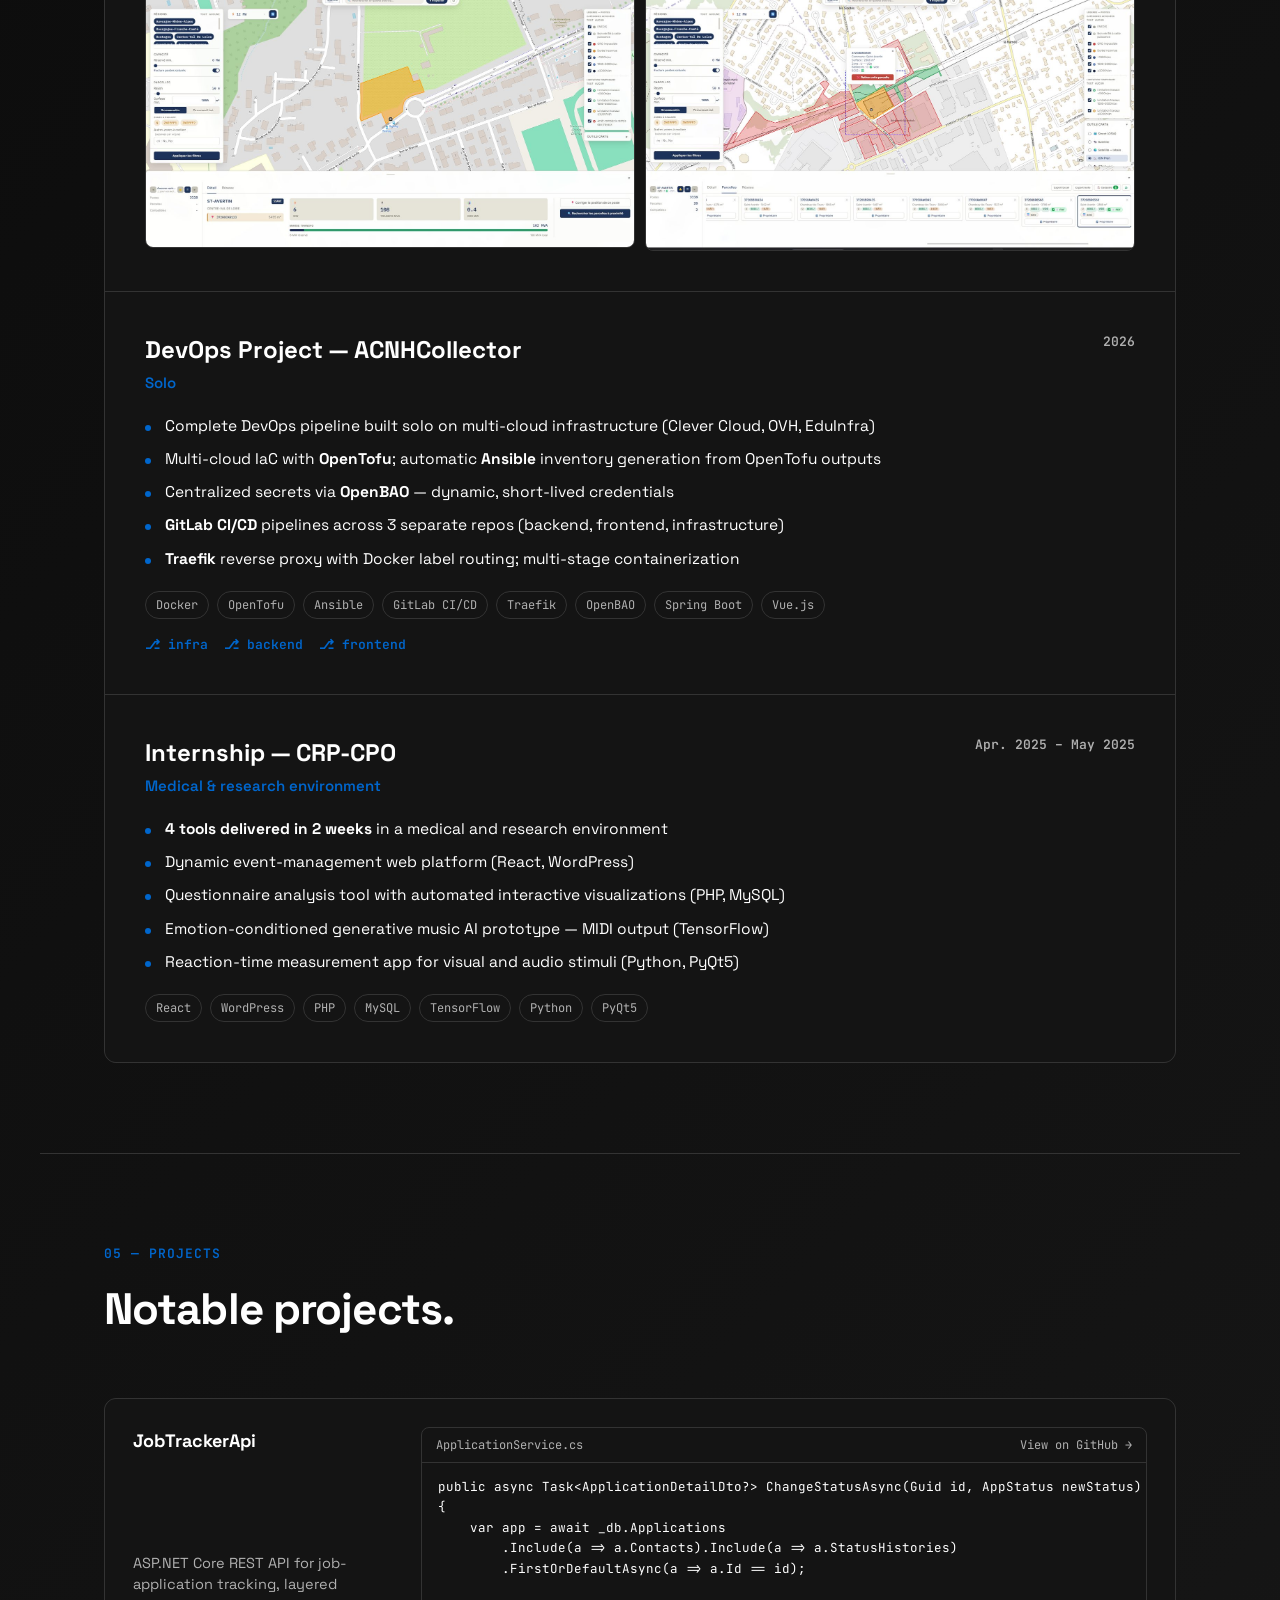
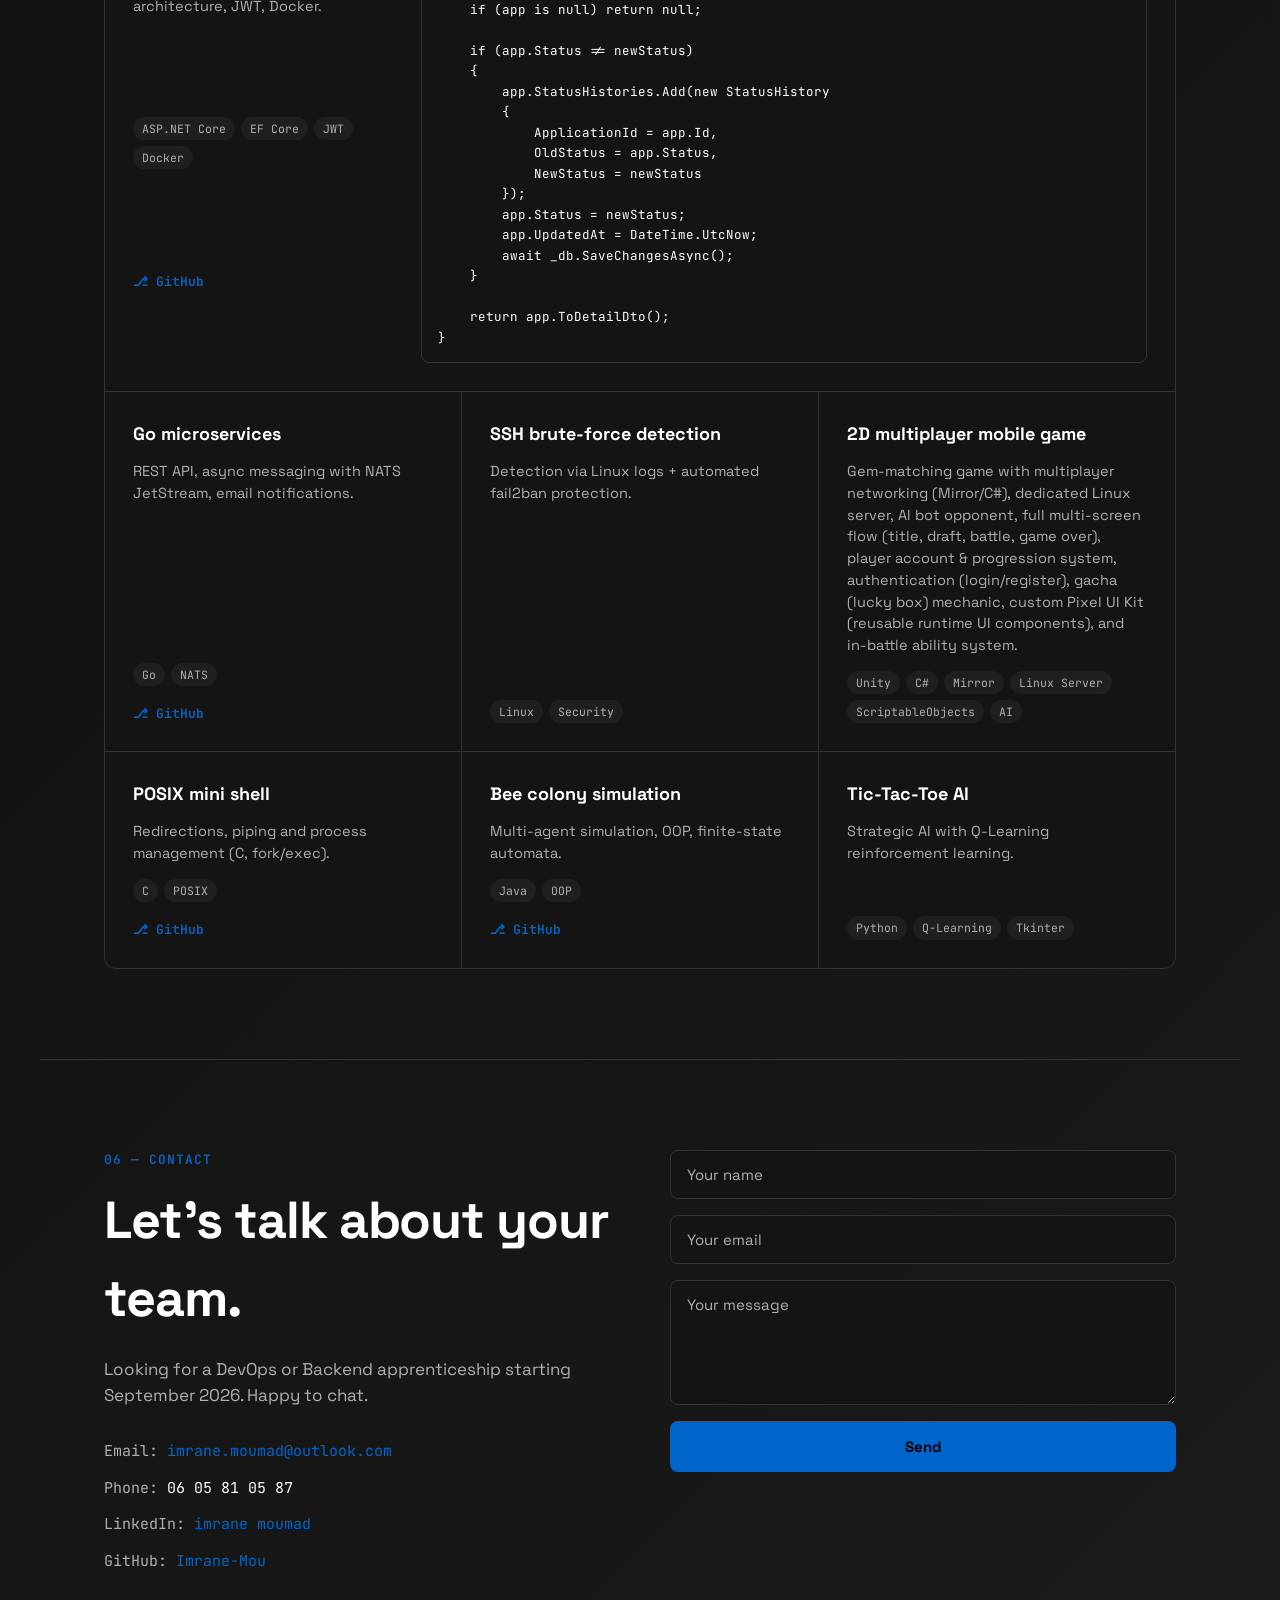
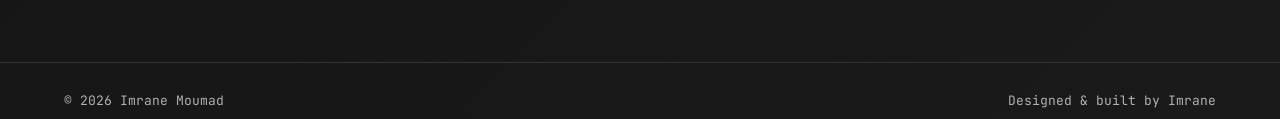
==== commit 723955c5: "Update Unity game project entry with full feature set Expanded both FR and EN portfolio entries to r" ====
--- a/en/index.html
+++ b/en/index.html
@@ -420,12 +420,15 @@
           </div>
         </div>
         <div class="project-card">
-          <div class="project-name">2D mobile game client</div>
-          <div class="project-desc">Unity/C#, data-driven (ScriptableObjects) and event-driven architecture, battle UI generated at runtime.</div>
+          <div class="project-name">2D multiplayer mobile game</div>
+          <div class="project-desc">Gem-matching game with multiplayer networking (Mirror/C#), dedicated Linux server, AI bot opponent, full multi-screen flow (title, draft, battle, game over), player account & progression system, authentication (login/register), gacha (lucky box) mechanic, custom Pixel UI Kit (reusable runtime UI components), and in-battle ability system.</div>
           <div class="project-tags">
             <span class="project-tag">Unity</span>
             <span class="project-tag">C#</span>
+            <span class="project-tag">Mirror</span>
+            <span class="project-tag">Linux Server</span>
             <span class="project-tag">ScriptableObjects</span>
+            <span class="project-tag">AI</span>
           </div>
         </div>
         <div class="project-card">
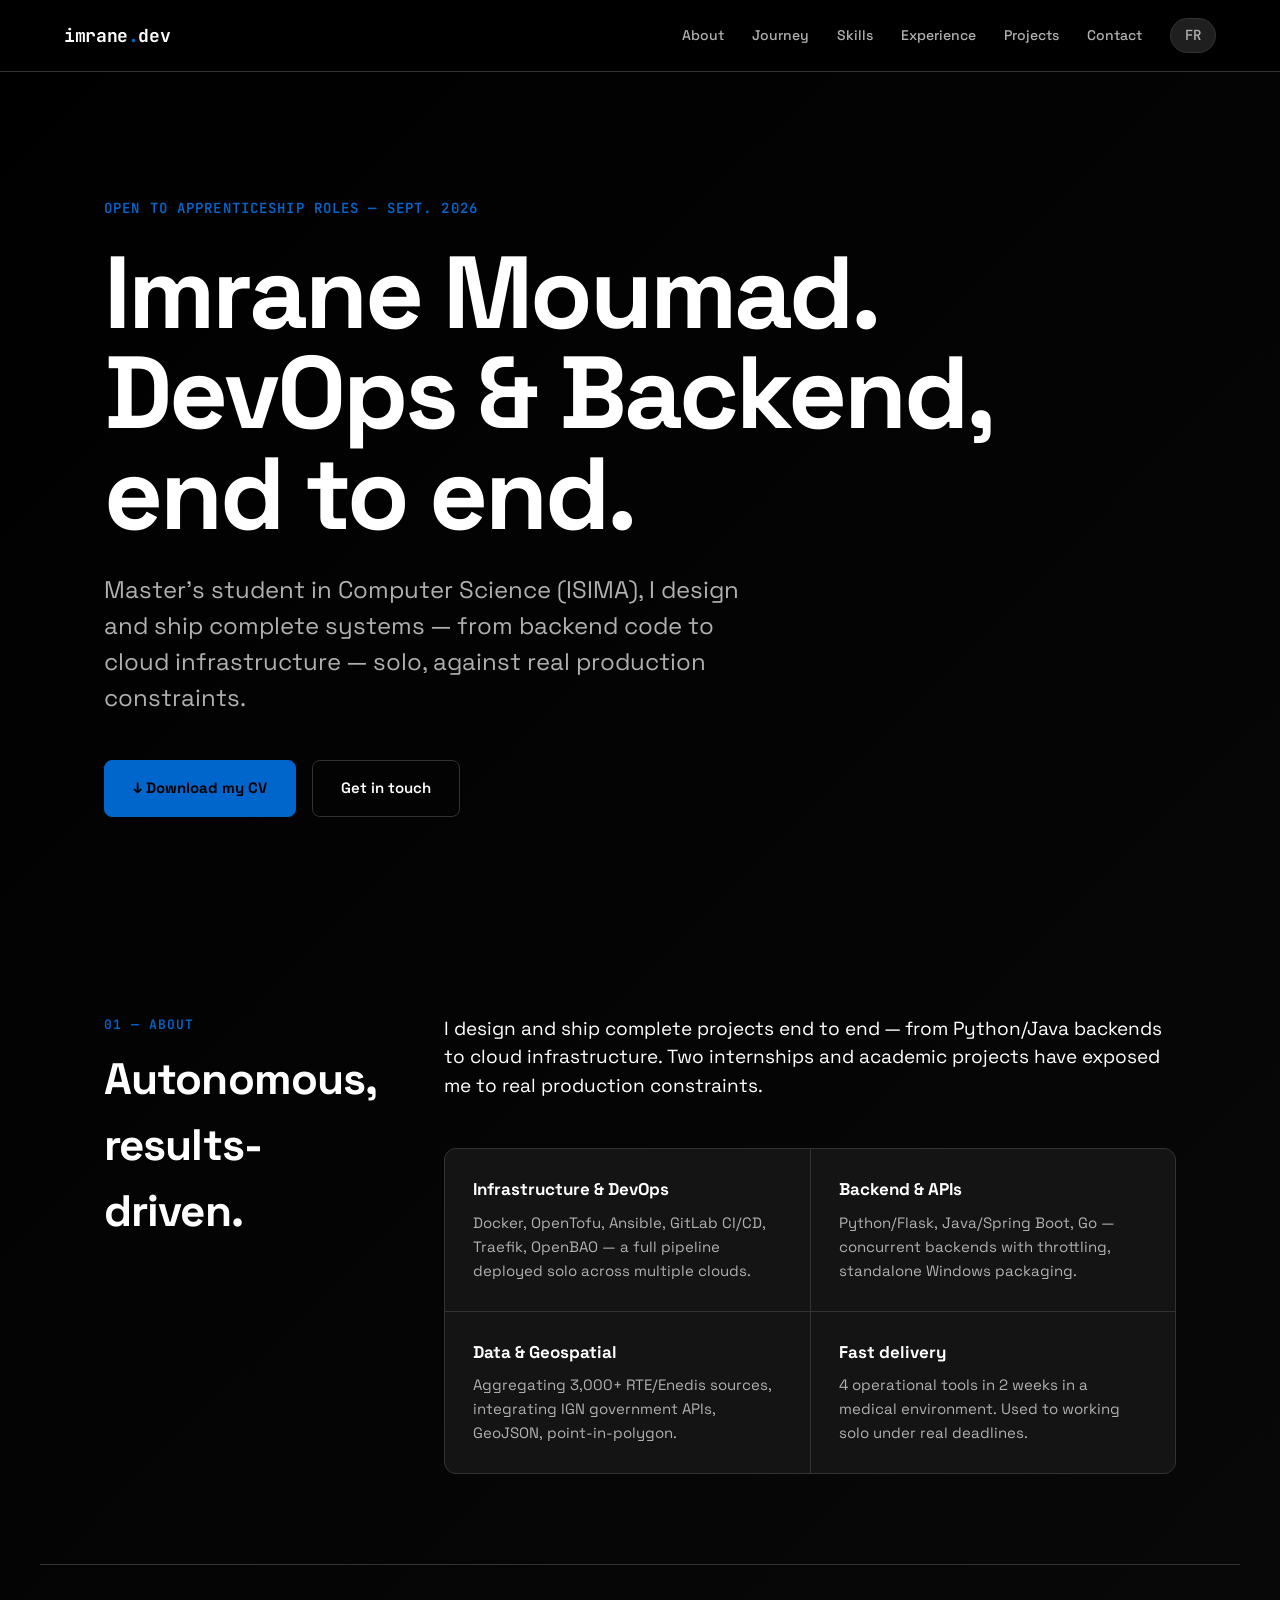
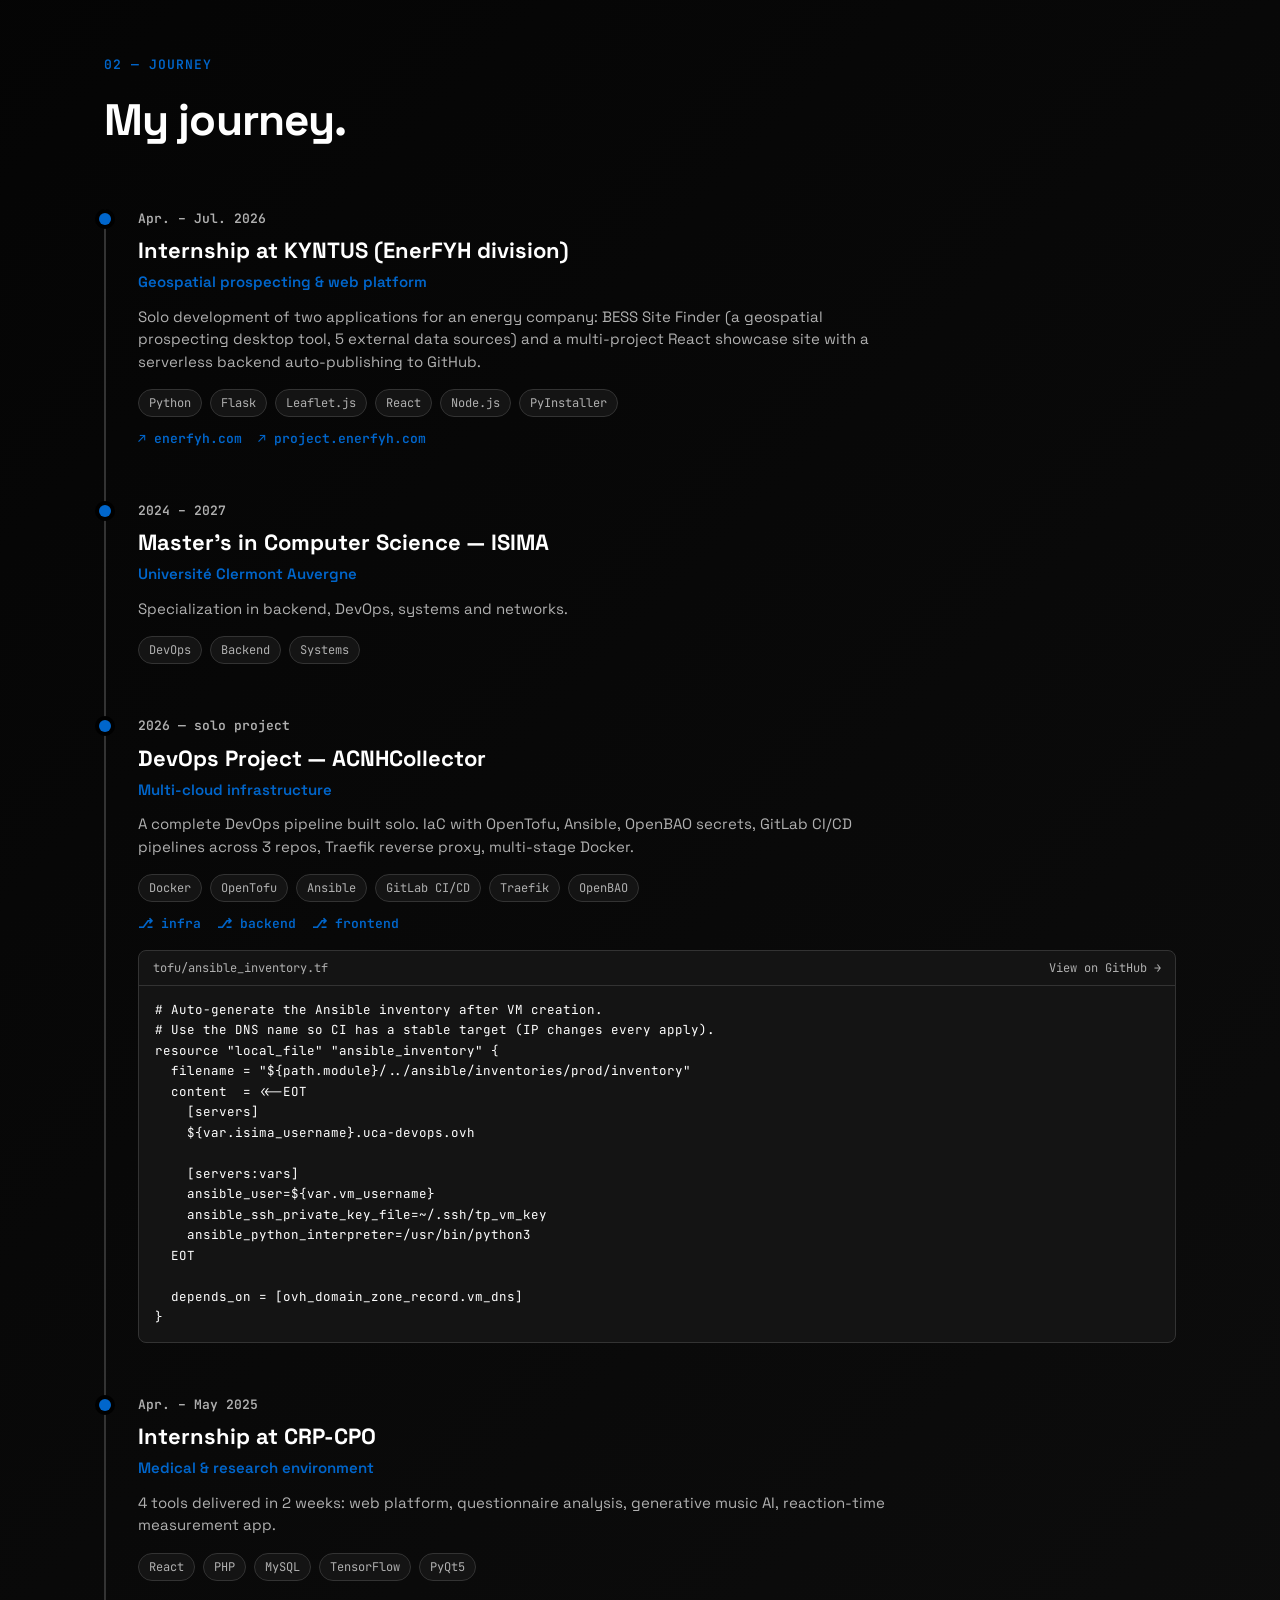
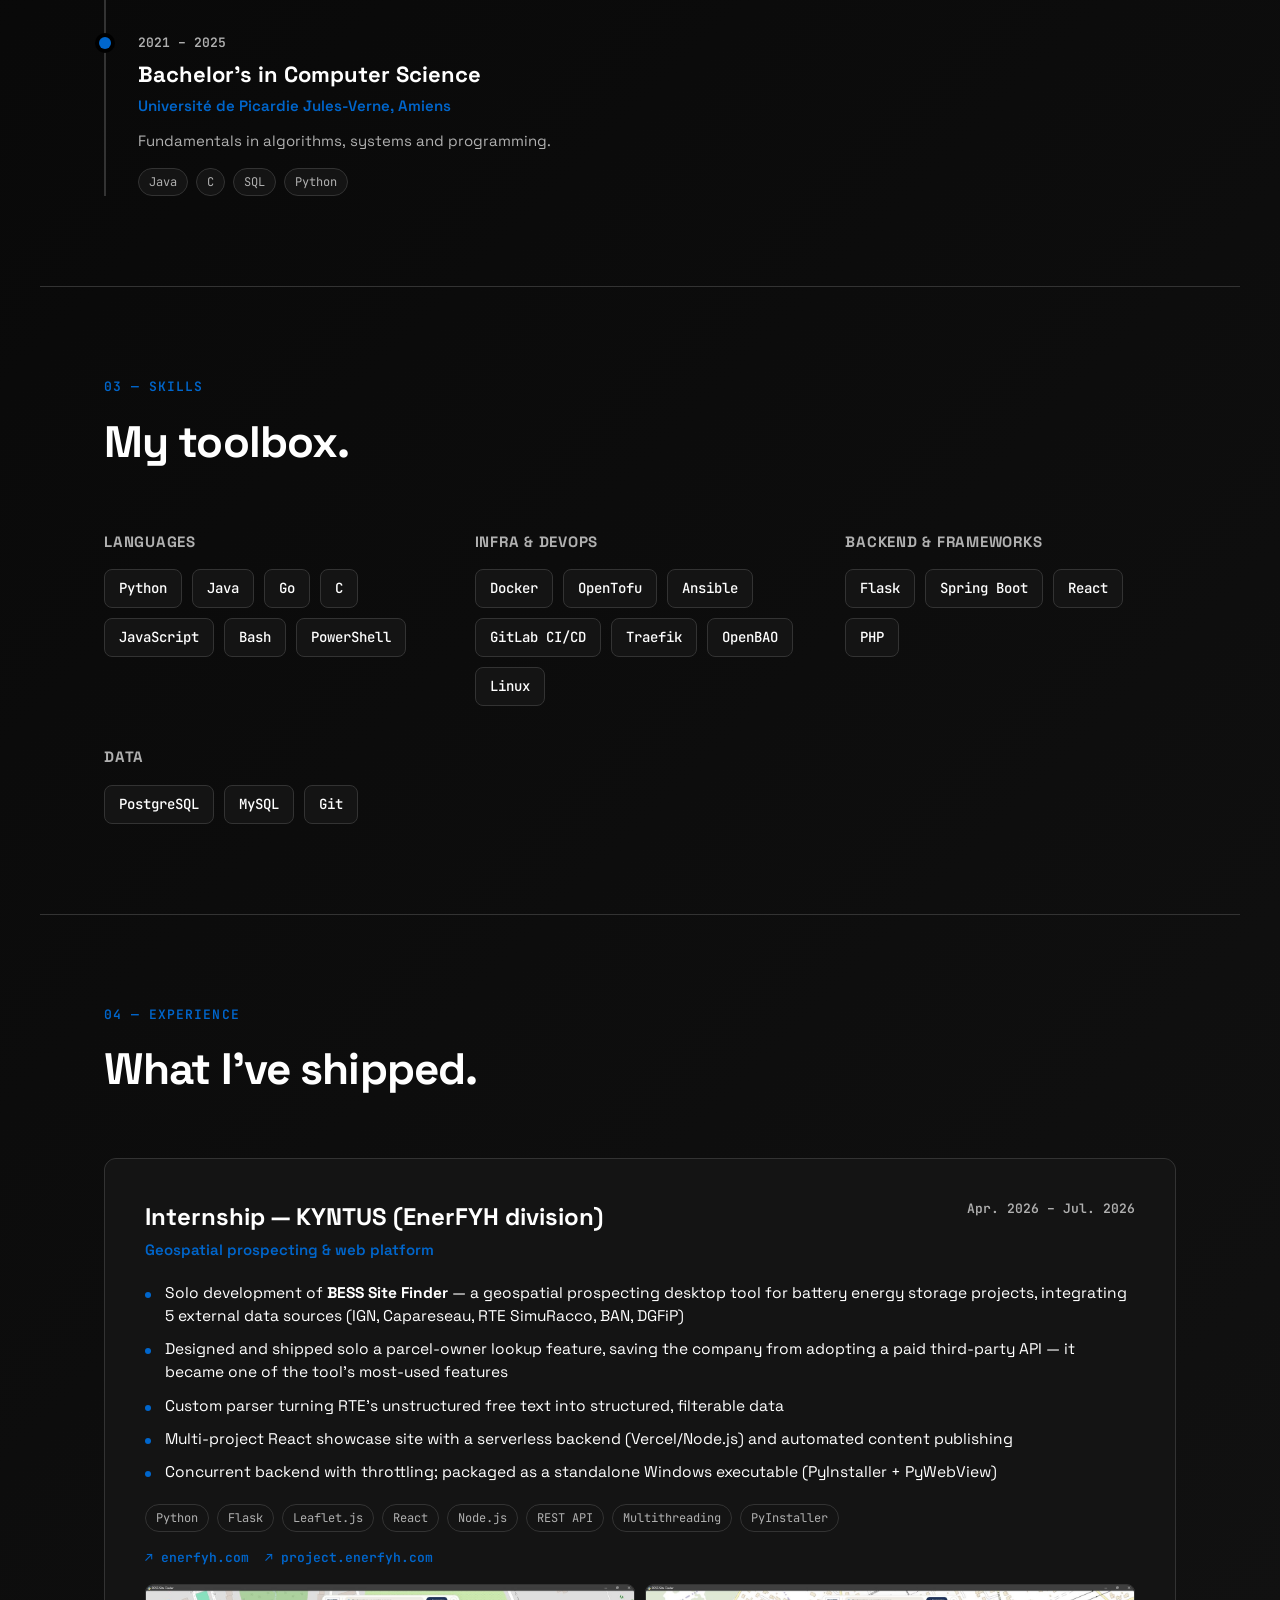
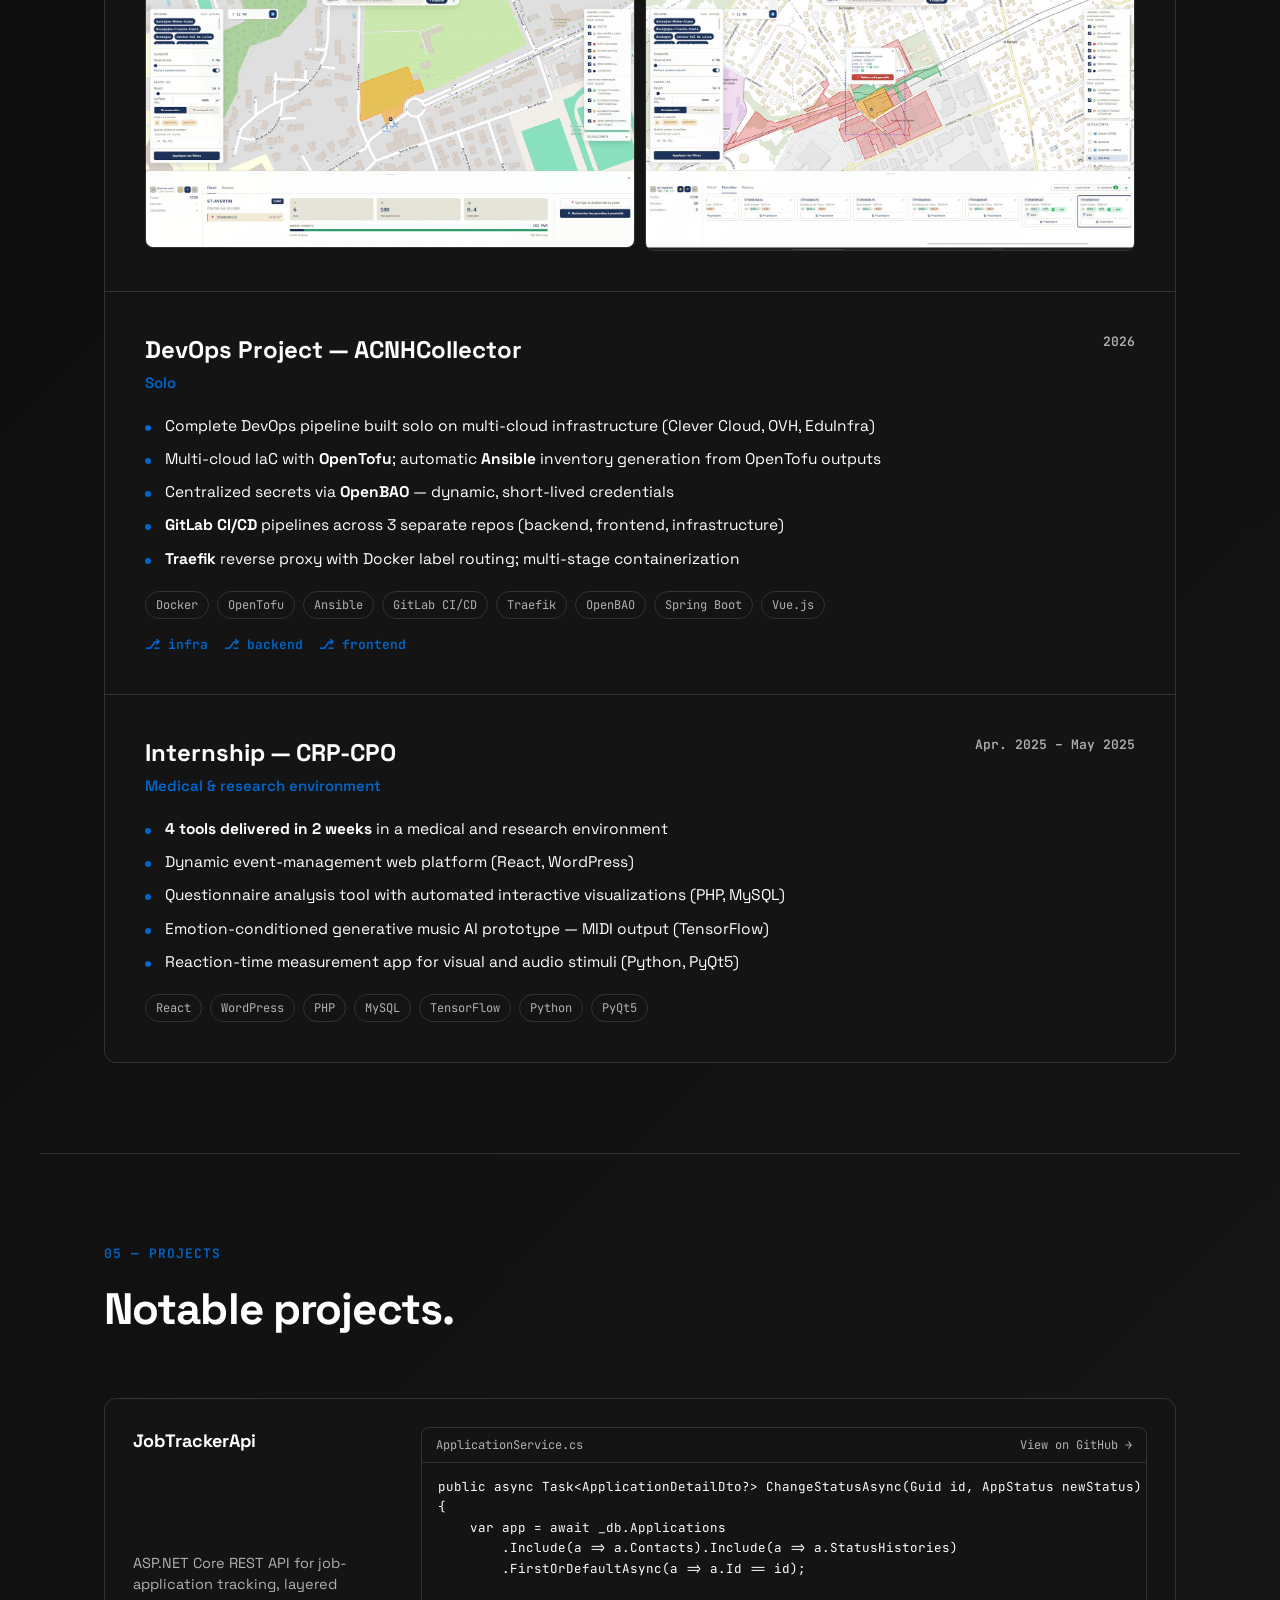
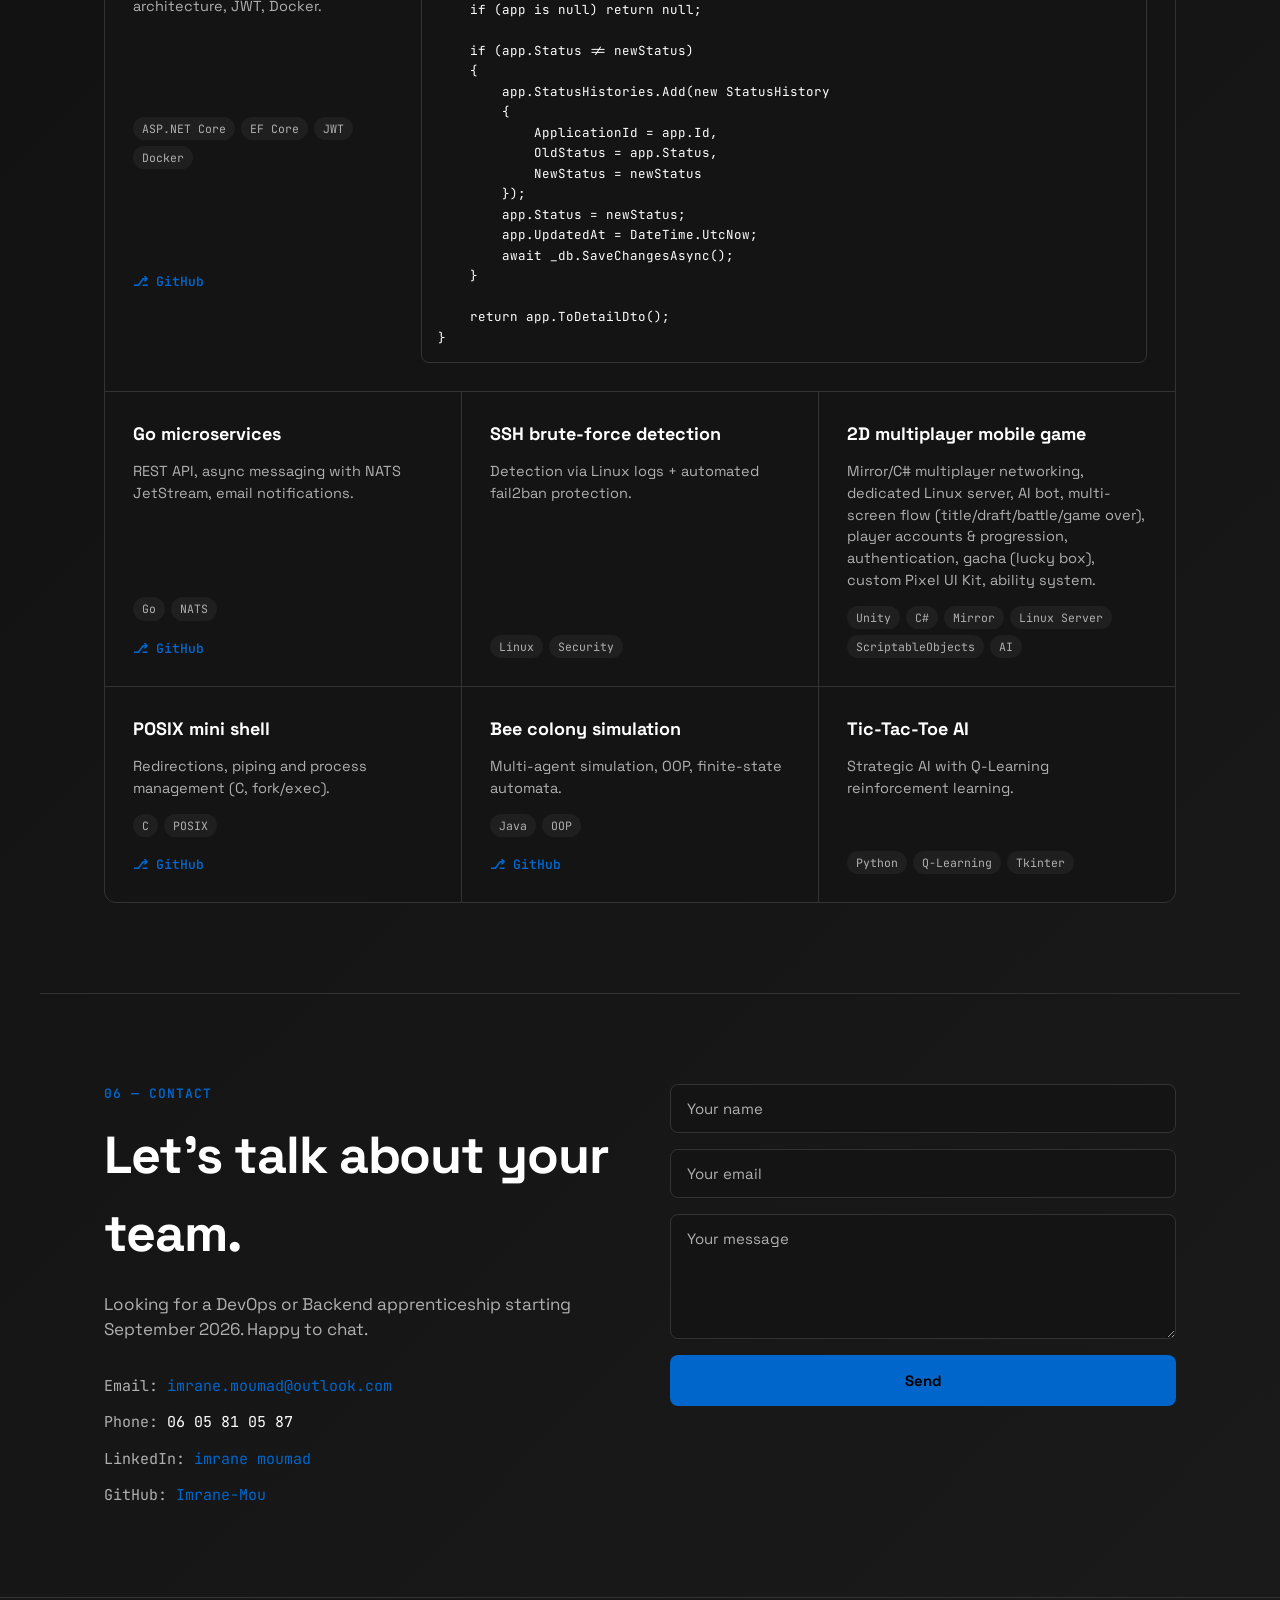
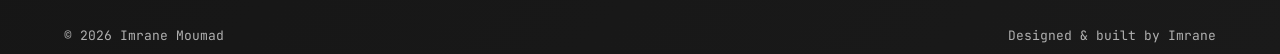
==== commit f48881c2: "Condense Unity project description to match other entries style Co-Authored-By: Claude Sonnet 4.6 <n" ====
--- a/en/index.html
+++ b/en/index.html
@@ -421,7 +421,7 @@
         </div>
         <div class="project-card">
           <div class="project-name">2D multiplayer mobile game</div>
-          <div class="project-desc">Gem-matching game with multiplayer networking (Mirror/C#), dedicated Linux server, AI bot opponent, full multi-screen flow (title, draft, battle, game over), player account & progression system, authentication (login/register), gacha (lucky box) mechanic, custom Pixel UI Kit (reusable runtime UI components), and in-battle ability system.</div>
+          <div class="project-desc">Mirror/C# multiplayer networking, dedicated Linux server, AI bot, multi-screen flow (title/draft/battle/game over), player accounts &amp; progression, authentication, gacha (lucky box), custom Pixel UI Kit, ability system.</div>
           <div class="project-tags">
             <span class="project-tag">Unity</span>
             <span class="project-tag">C#</span>
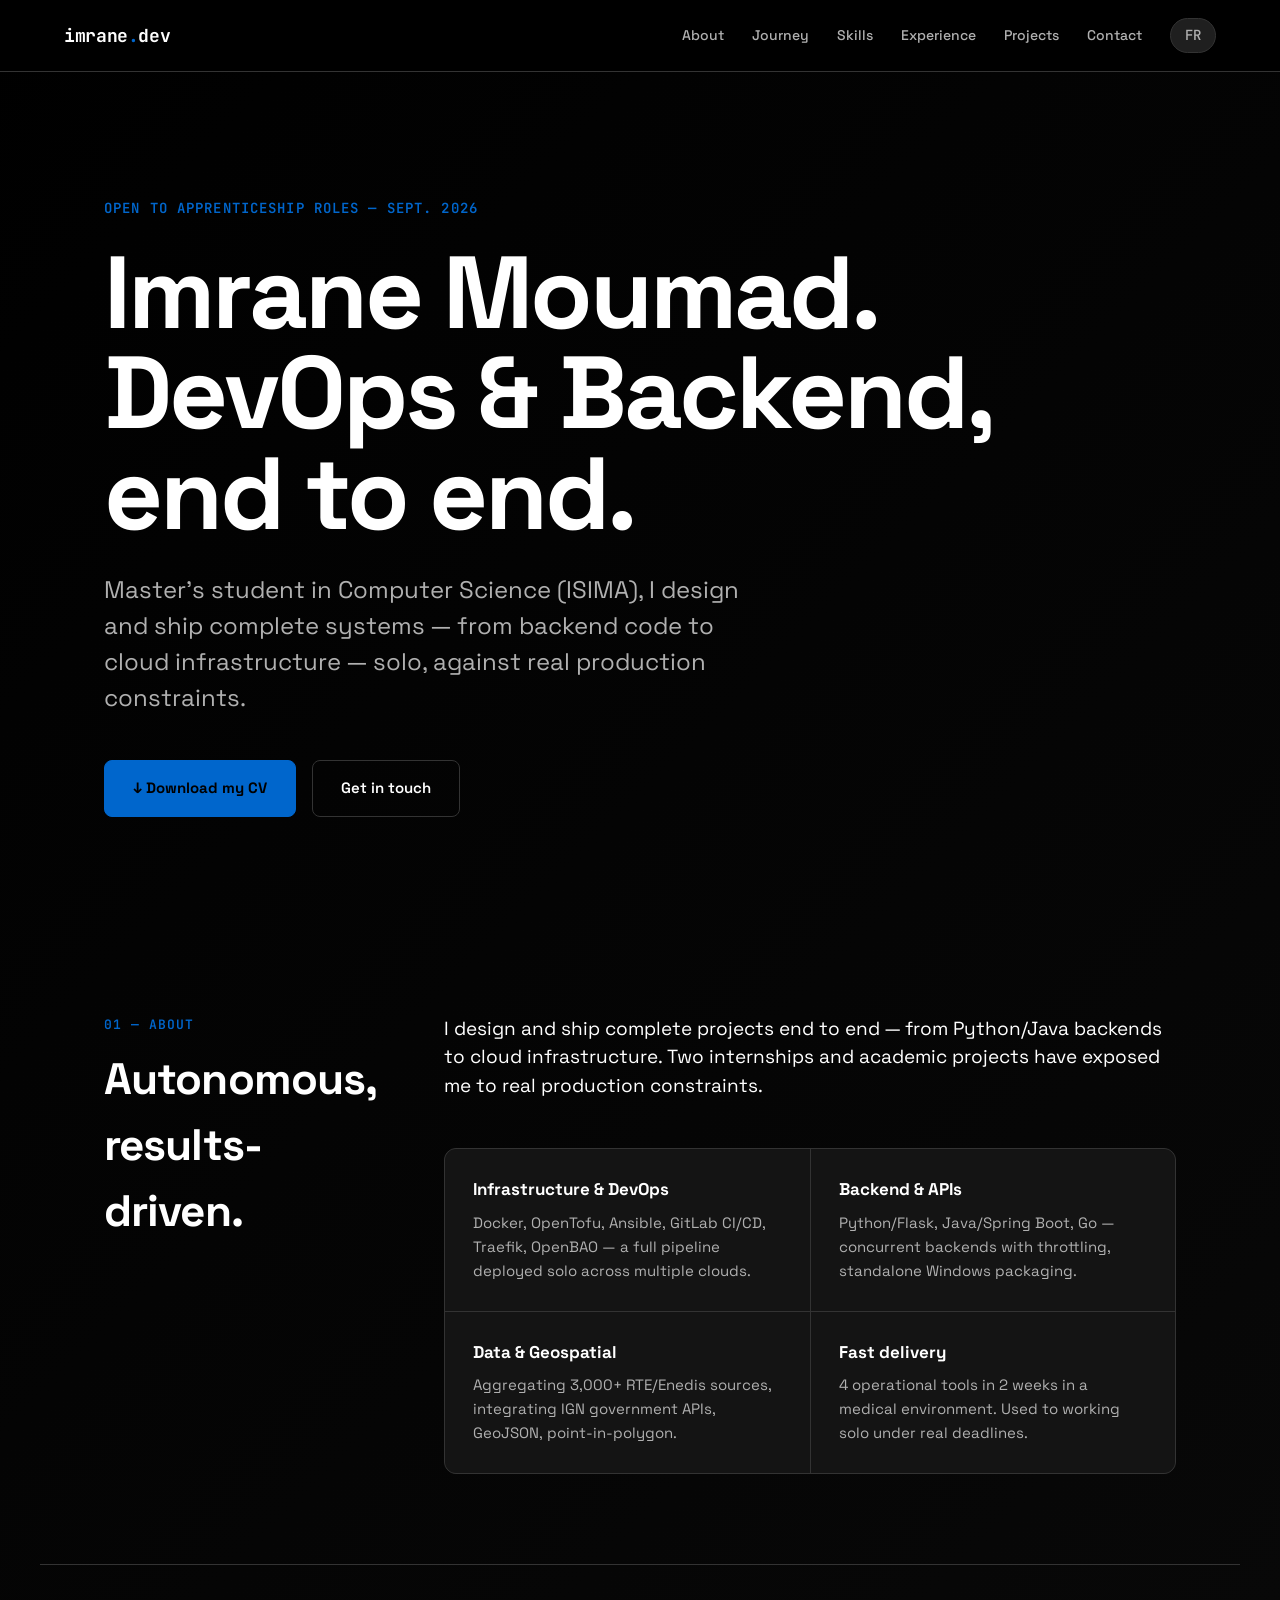
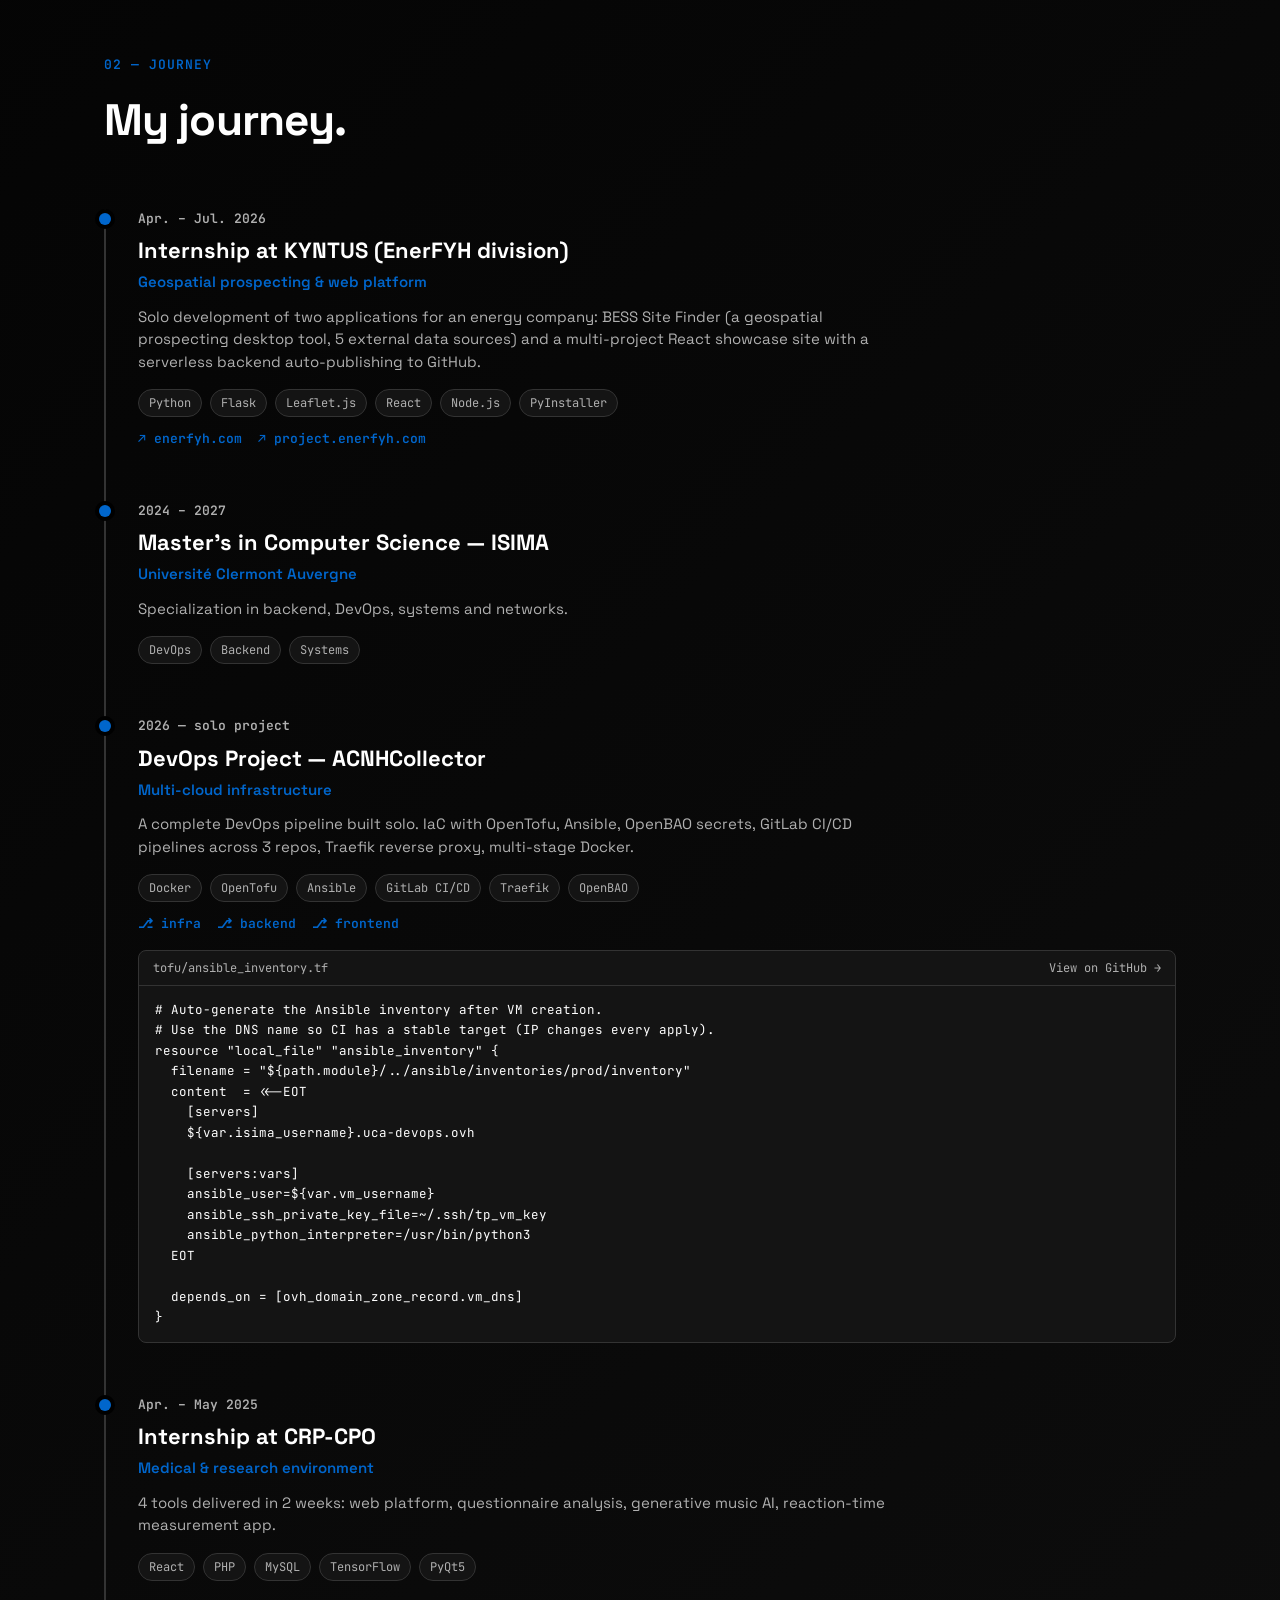
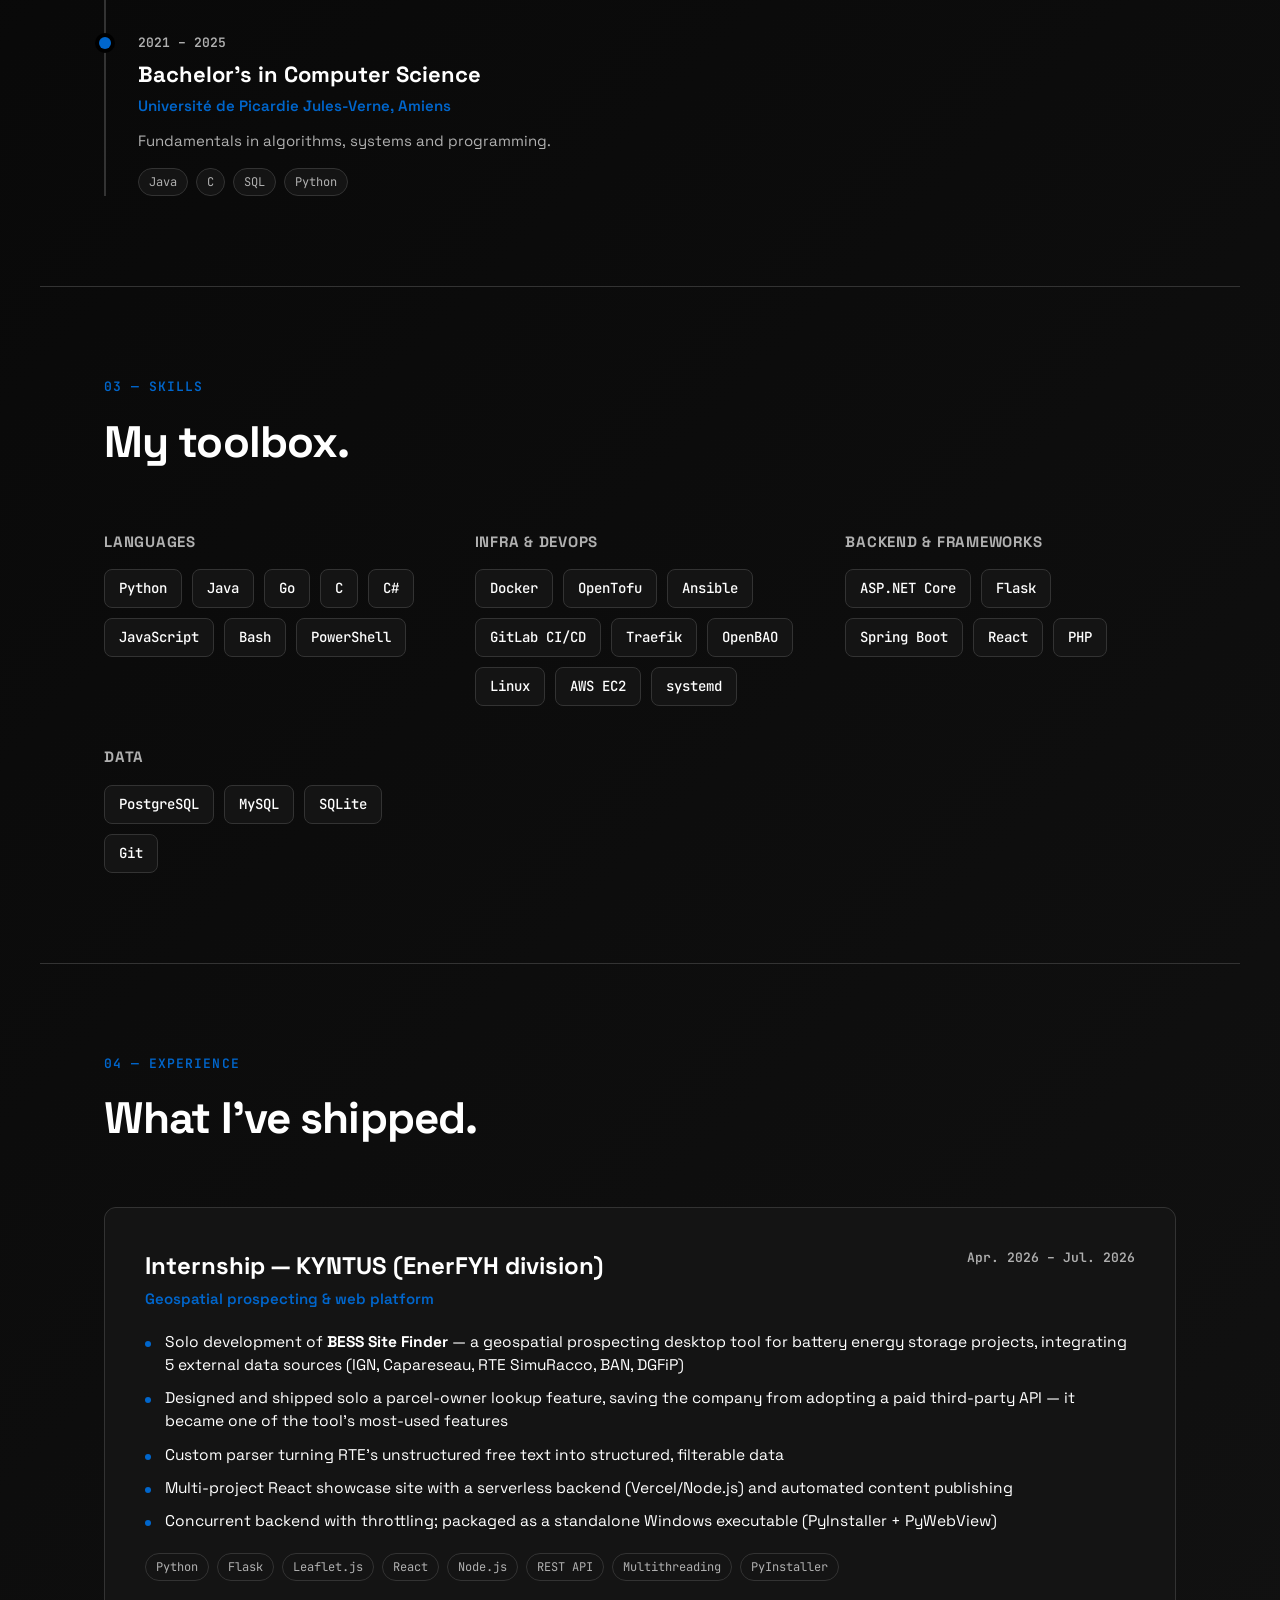
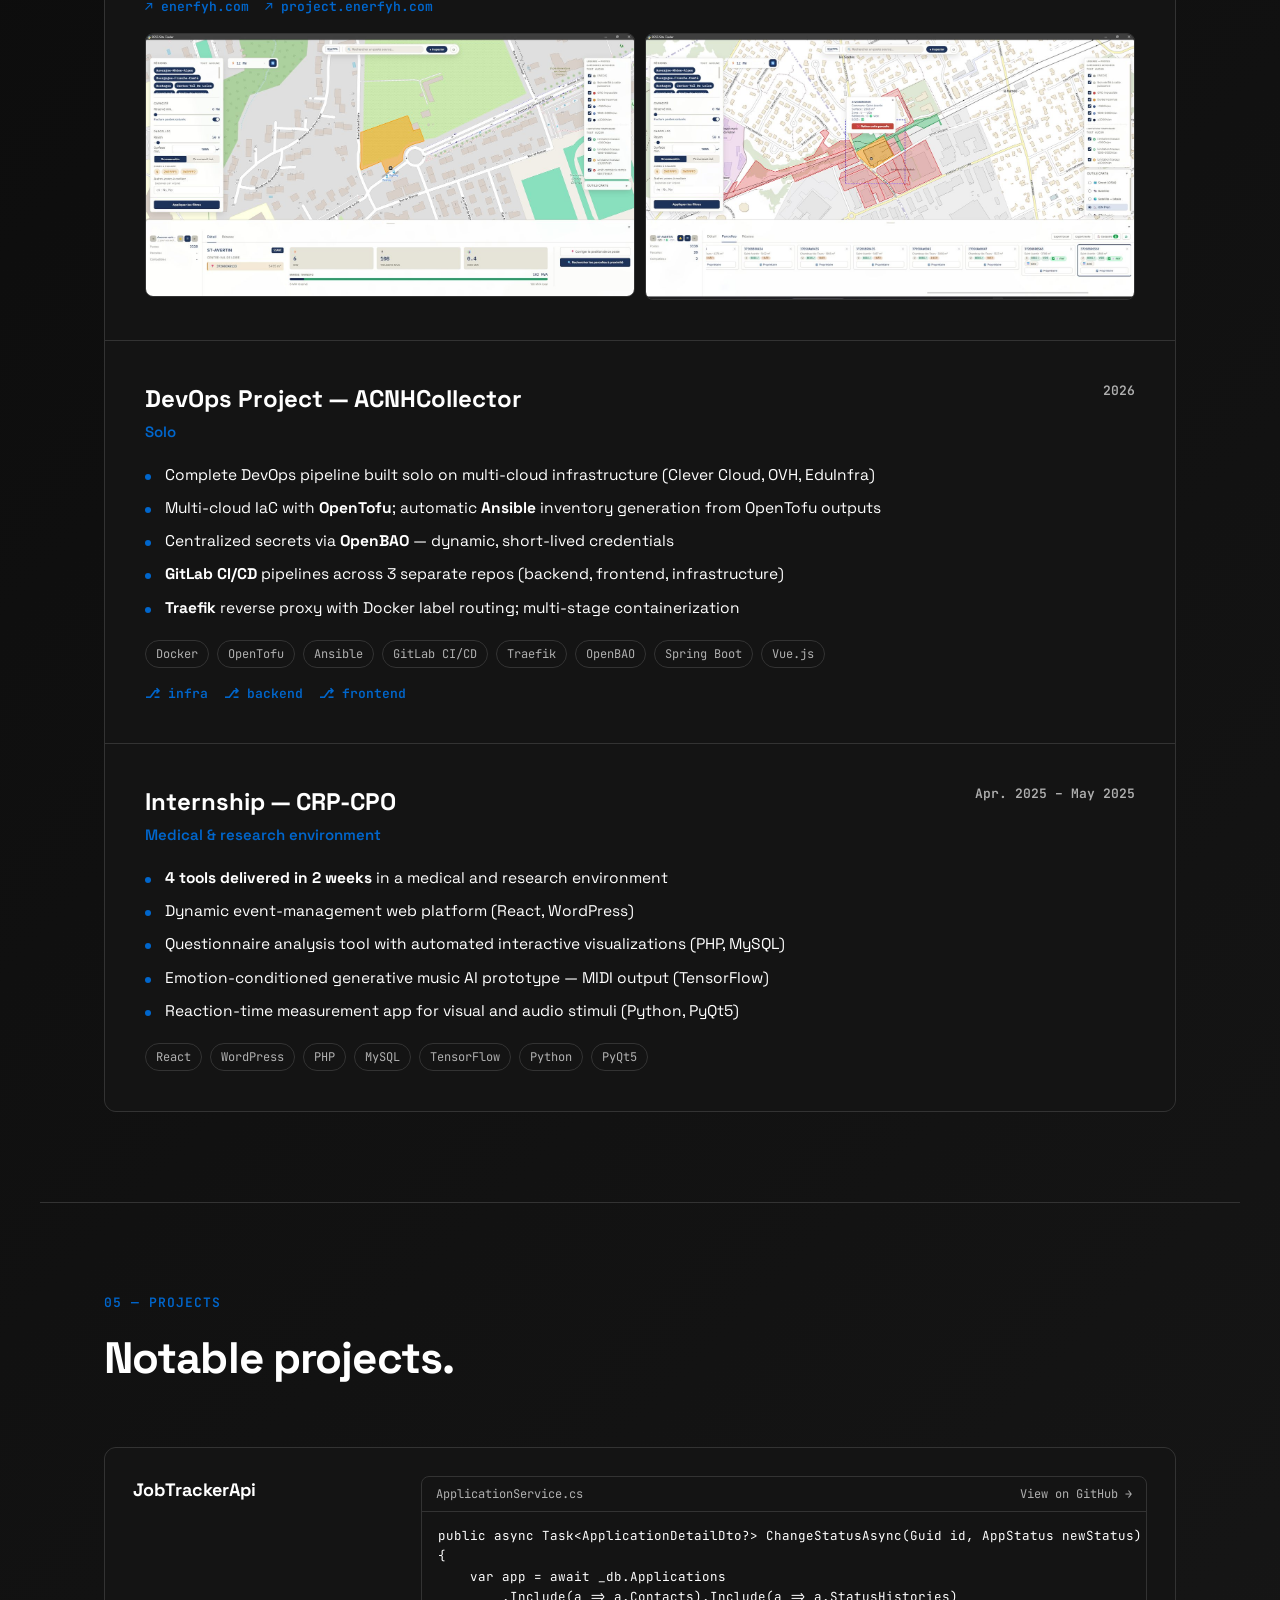
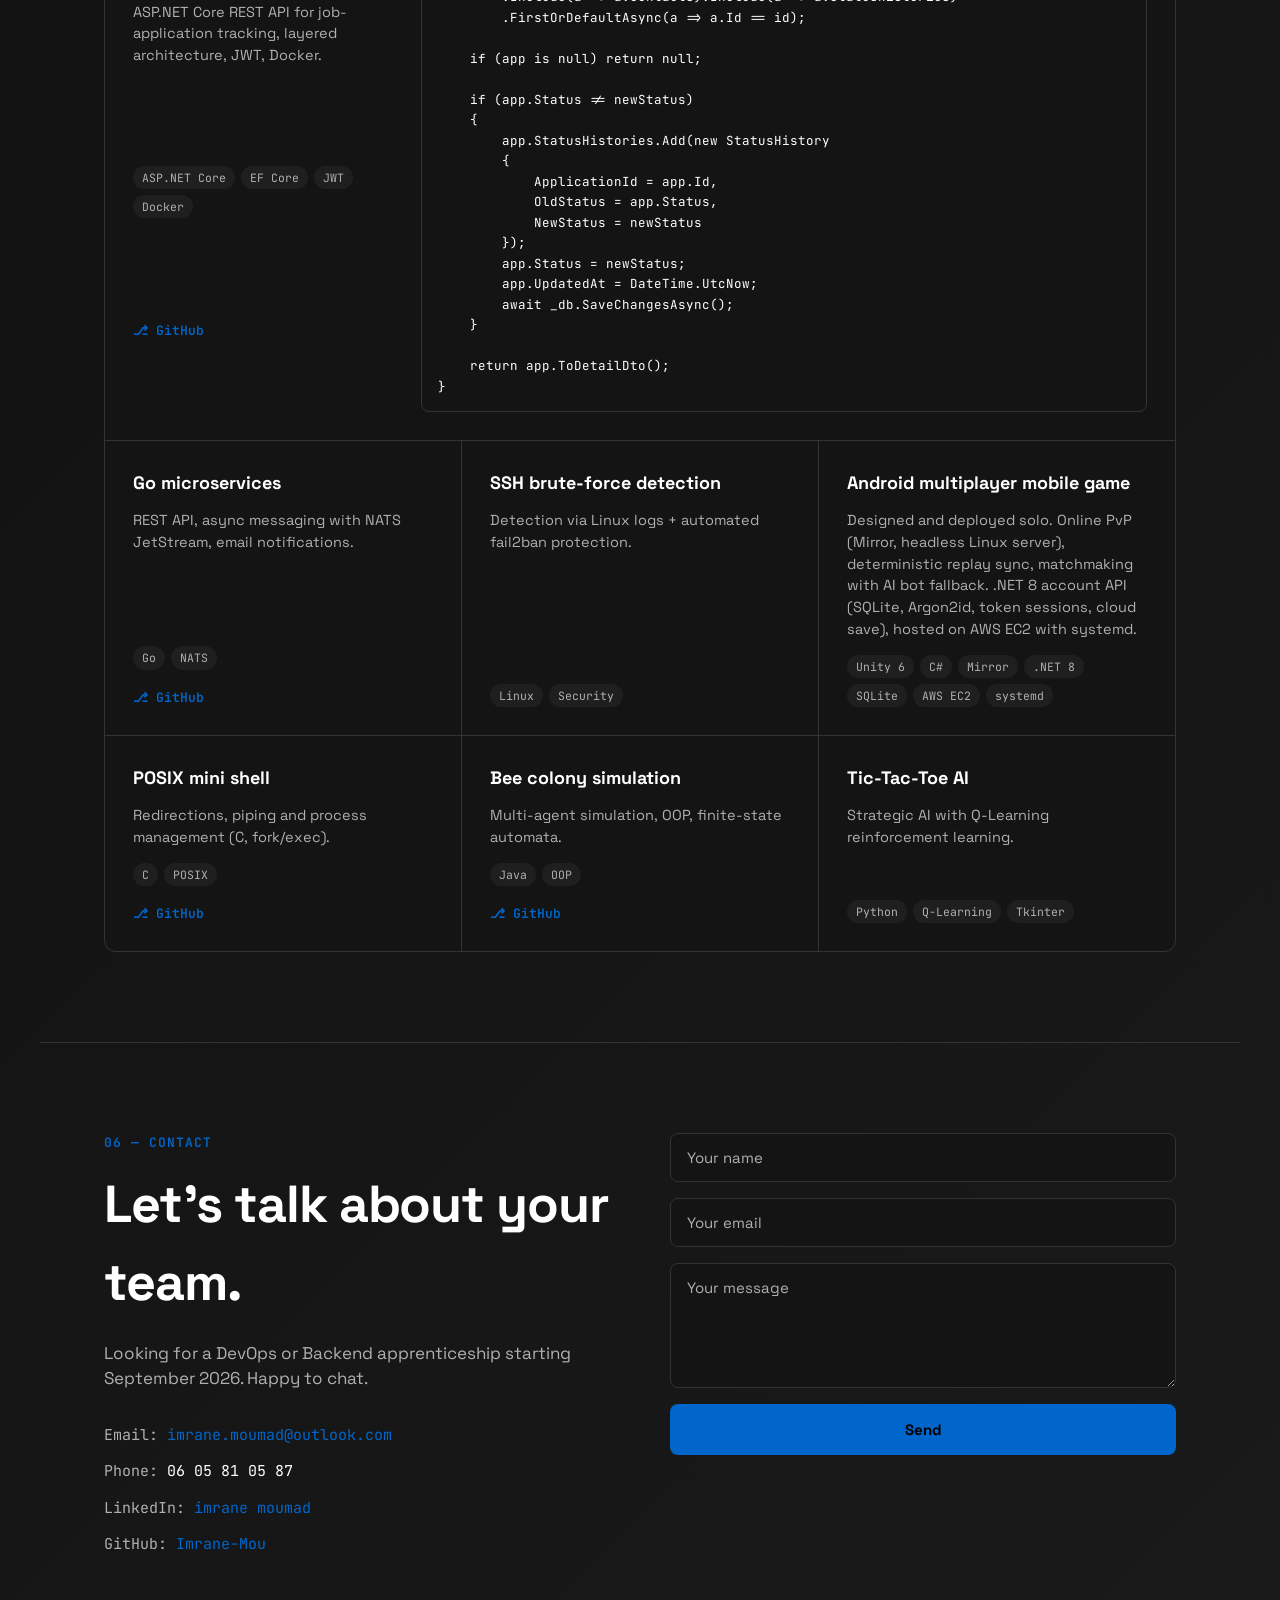
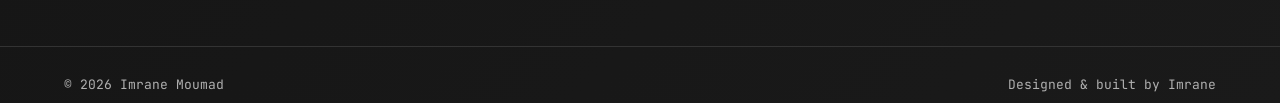
==== commit 19b6c5fc: "Add backend and infra details to game project entry The entry covered only the game client. It now i" ====
--- a/en/index.html
+++ b/en/index.html
@@ -220,6 +220,7 @@
             <span class="skill-pill">Java</span>
             <span class="skill-pill">Go</span>
             <span class="skill-pill">C</span>
+            <span class="skill-pill">C#</span>
             <span class="skill-pill">JavaScript</span>
             <span class="skill-pill">Bash</span>
             <span class="skill-pill">PowerShell</span>
@@ -235,11 +236,14 @@
             <span class="skill-pill">Traefik</span>
             <span class="skill-pill">OpenBAO</span>
             <span class="skill-pill">Linux</span>
+            <span class="skill-pill">AWS EC2</span>
+            <span class="skill-pill">systemd</span>
           </div>
         </div>
         <div>
           <div class="skill-group-name">Backend & Frameworks</div>
           <div class="skill-pills">
+            <span class="skill-pill">ASP.NET Core</span>
             <span class="skill-pill">Flask</span>
             <span class="skill-pill">Spring Boot</span>
             <span class="skill-pill">React</span>
@@ -251,6 +255,7 @@
           <div class="skill-pills">
             <span class="skill-pill">PostgreSQL</span>
             <span class="skill-pill">MySQL</span>
+            <span class="skill-pill">SQLite</span>
             <span class="skill-pill">Git</span>
           </div>
         </div>
@@ -420,15 +425,16 @@
           </div>
         </div>
         <div class="project-card">
-          <div class="project-name">2D multiplayer mobile game</div>
-          <div class="project-desc">Mirror/C# multiplayer networking, dedicated Linux server, AI bot, multi-screen flow (title/draft/battle/game over), player accounts &amp; progression, authentication, gacha (lucky box), custom Pixel UI Kit, ability system.</div>
-          <div class="project-tags">
-            <span class="project-tag">Unity</span>
+          <div class="project-name">Android multiplayer mobile game</div>
+          <div class="project-desc">Designed and deployed solo. Online PvP (Mirror, headless Linux server), deterministic replay sync, matchmaking with AI bot fallback. .NET 8 account API (SQLite, Argon2id, token sessions, cloud save), hosted on AWS EC2 with systemd.</div>
+          <div class="project-tags">
+            <span class="project-tag">Unity 6</span>
             <span class="project-tag">C#</span>
             <span class="project-tag">Mirror</span>
-            <span class="project-tag">Linux Server</span>
-            <span class="project-tag">ScriptableObjects</span>
-            <span class="project-tag">AI</span>
+            <span class="project-tag">.NET 8</span>
+            <span class="project-tag">SQLite</span>
+            <span class="project-tag">AWS EC2</span>
+            <span class="project-tag">systemd</span>
           </div>
         </div>
         <div class="project-card">
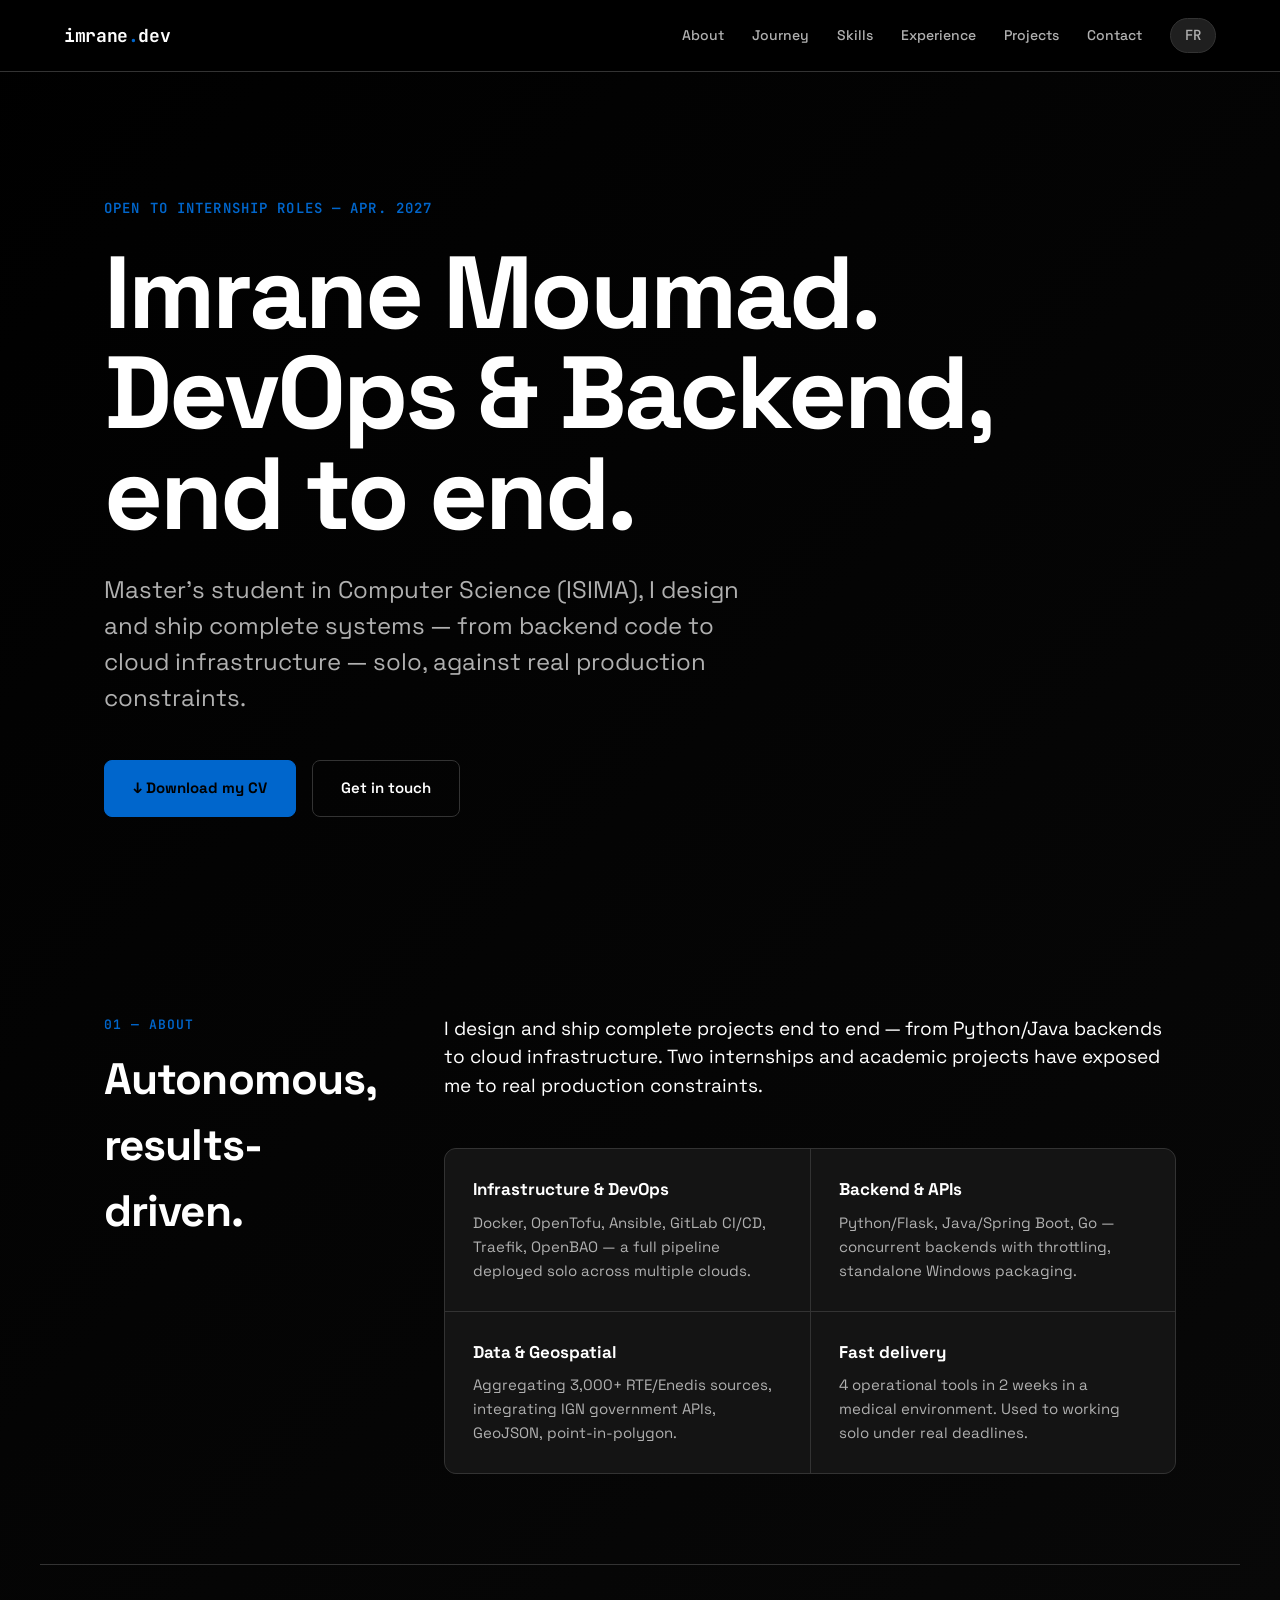
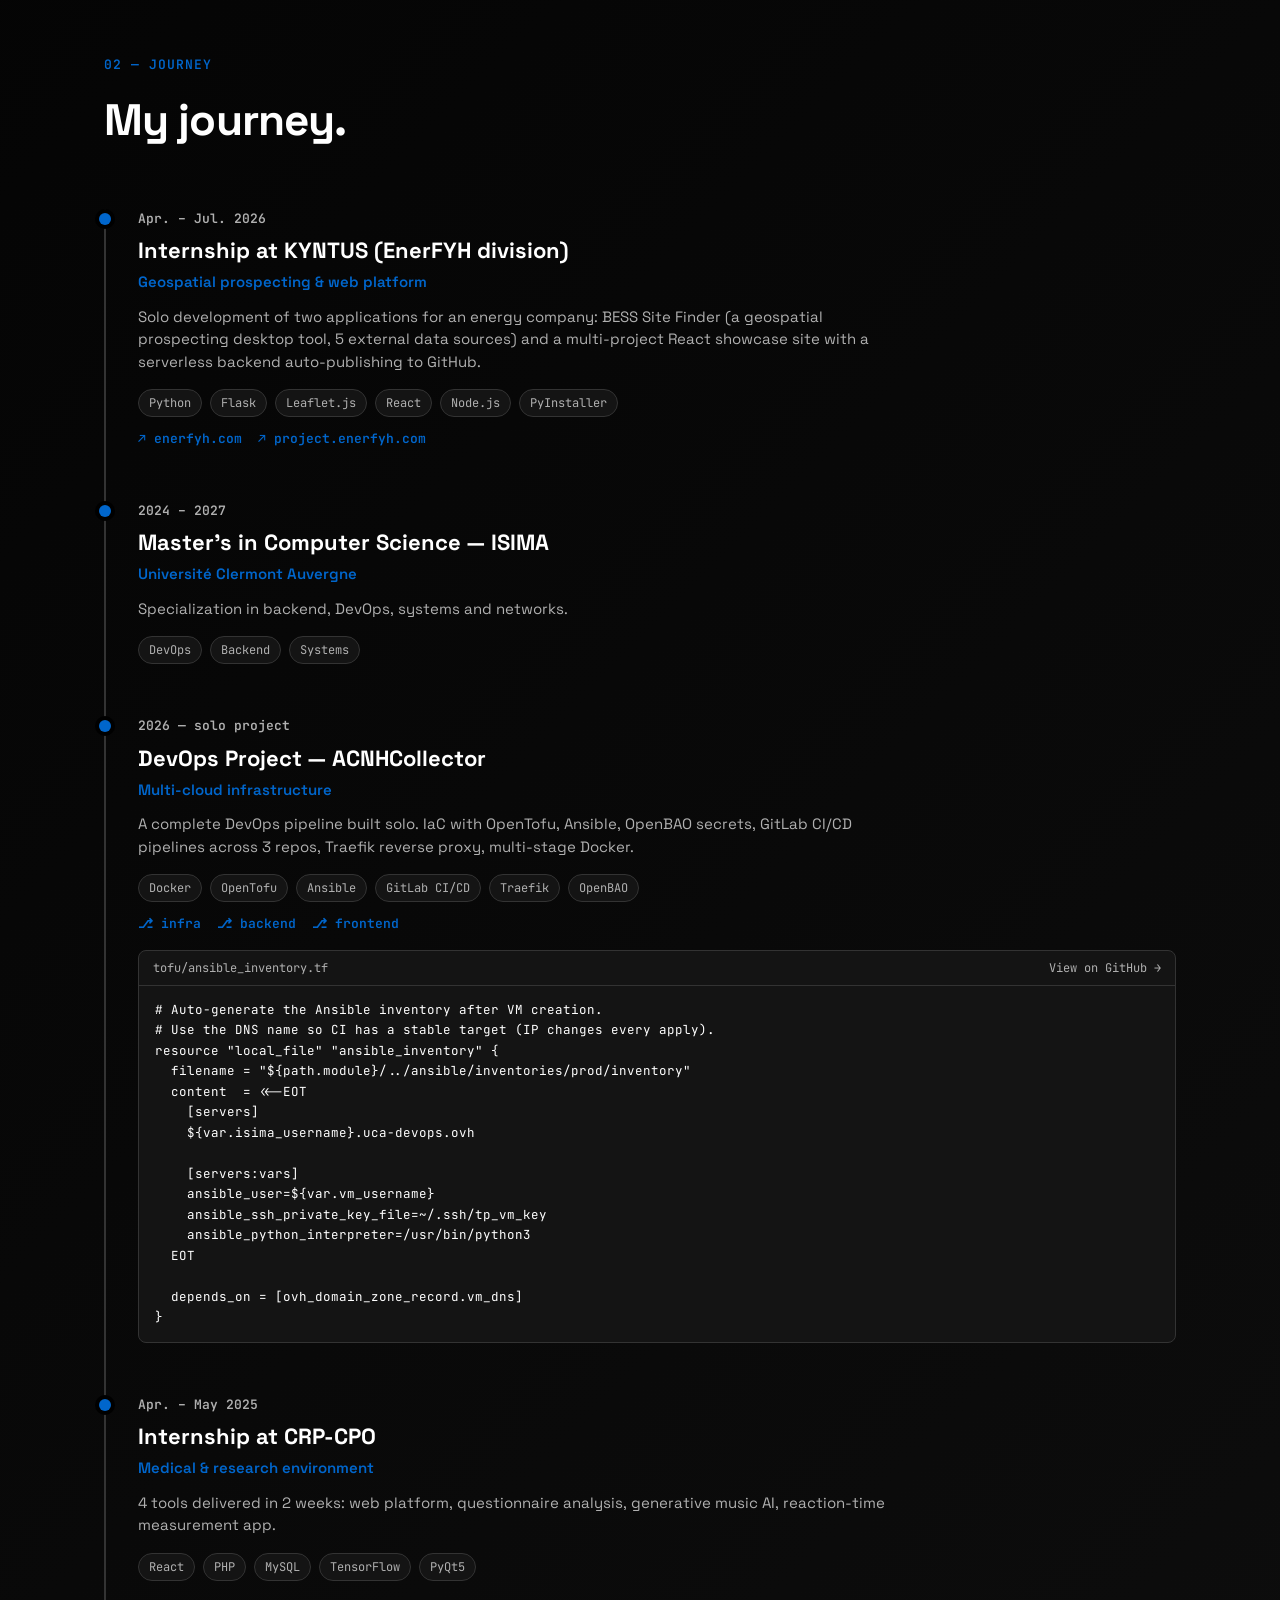
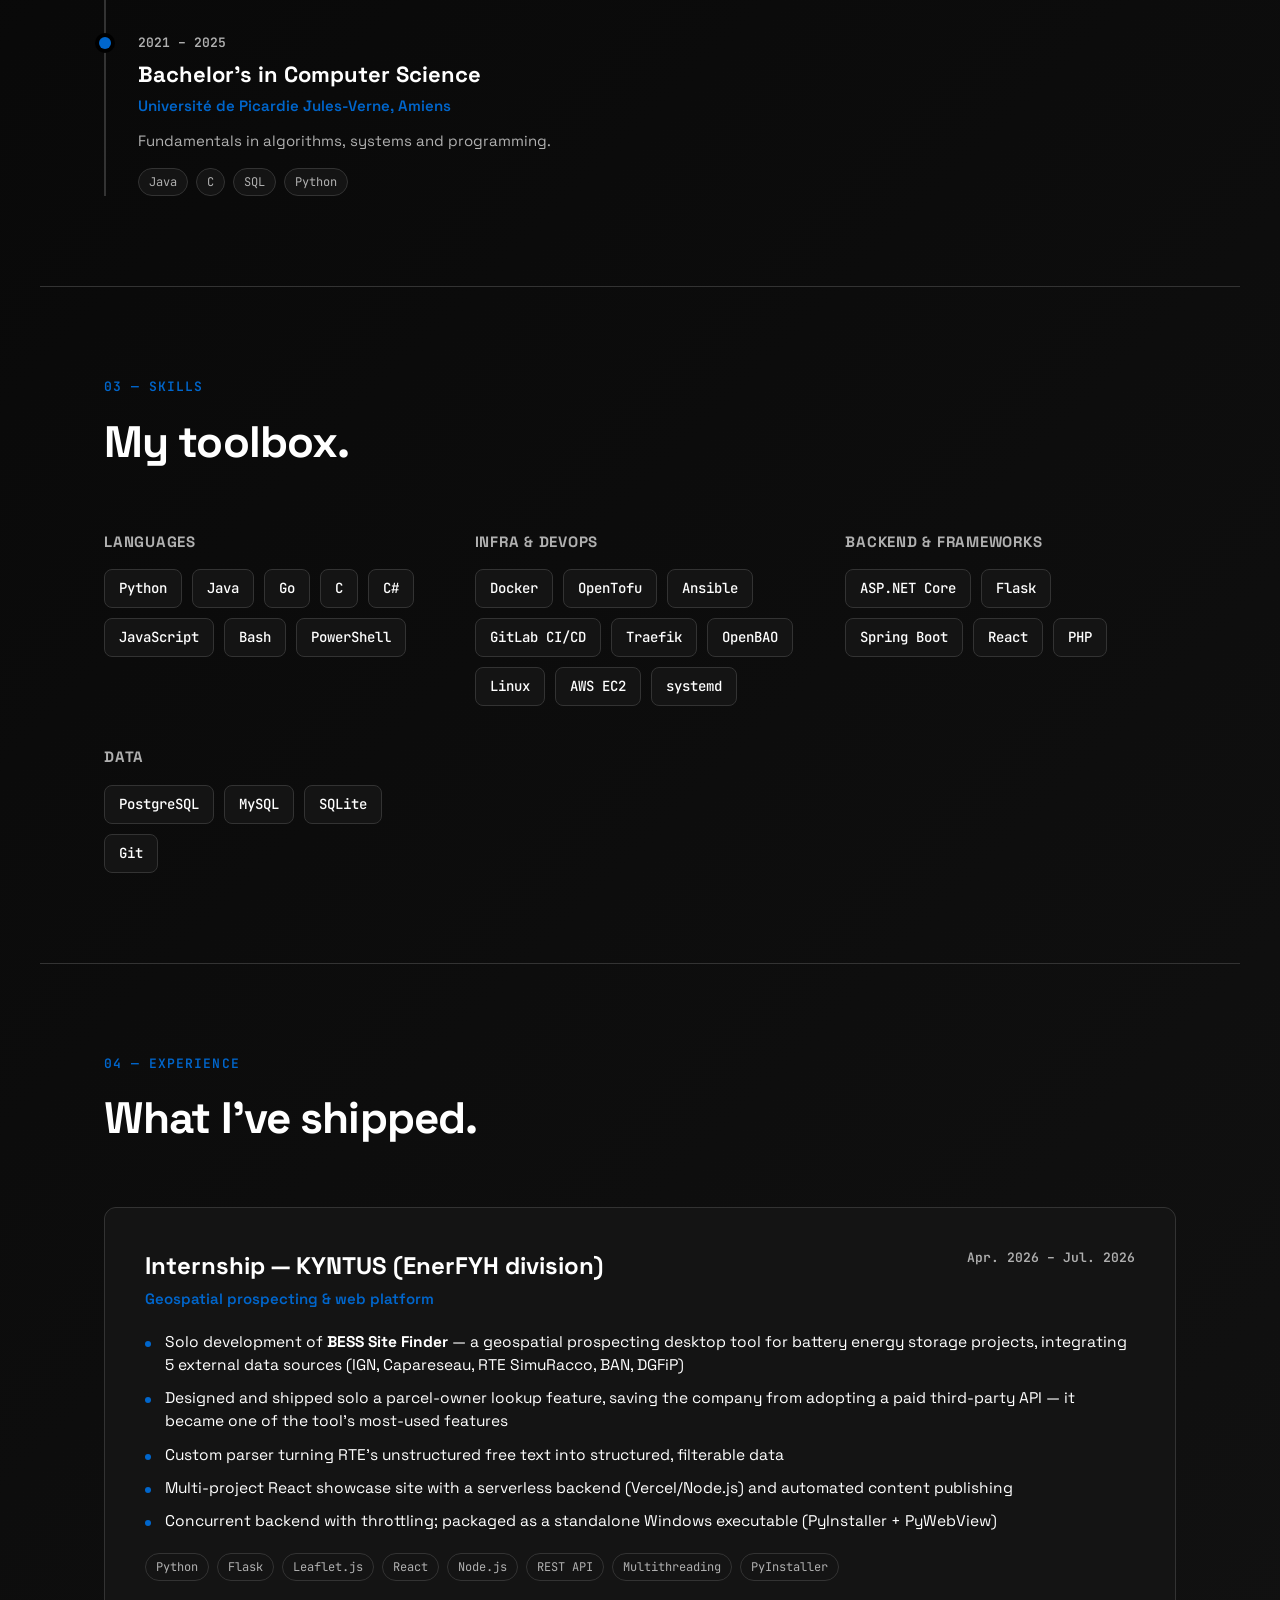
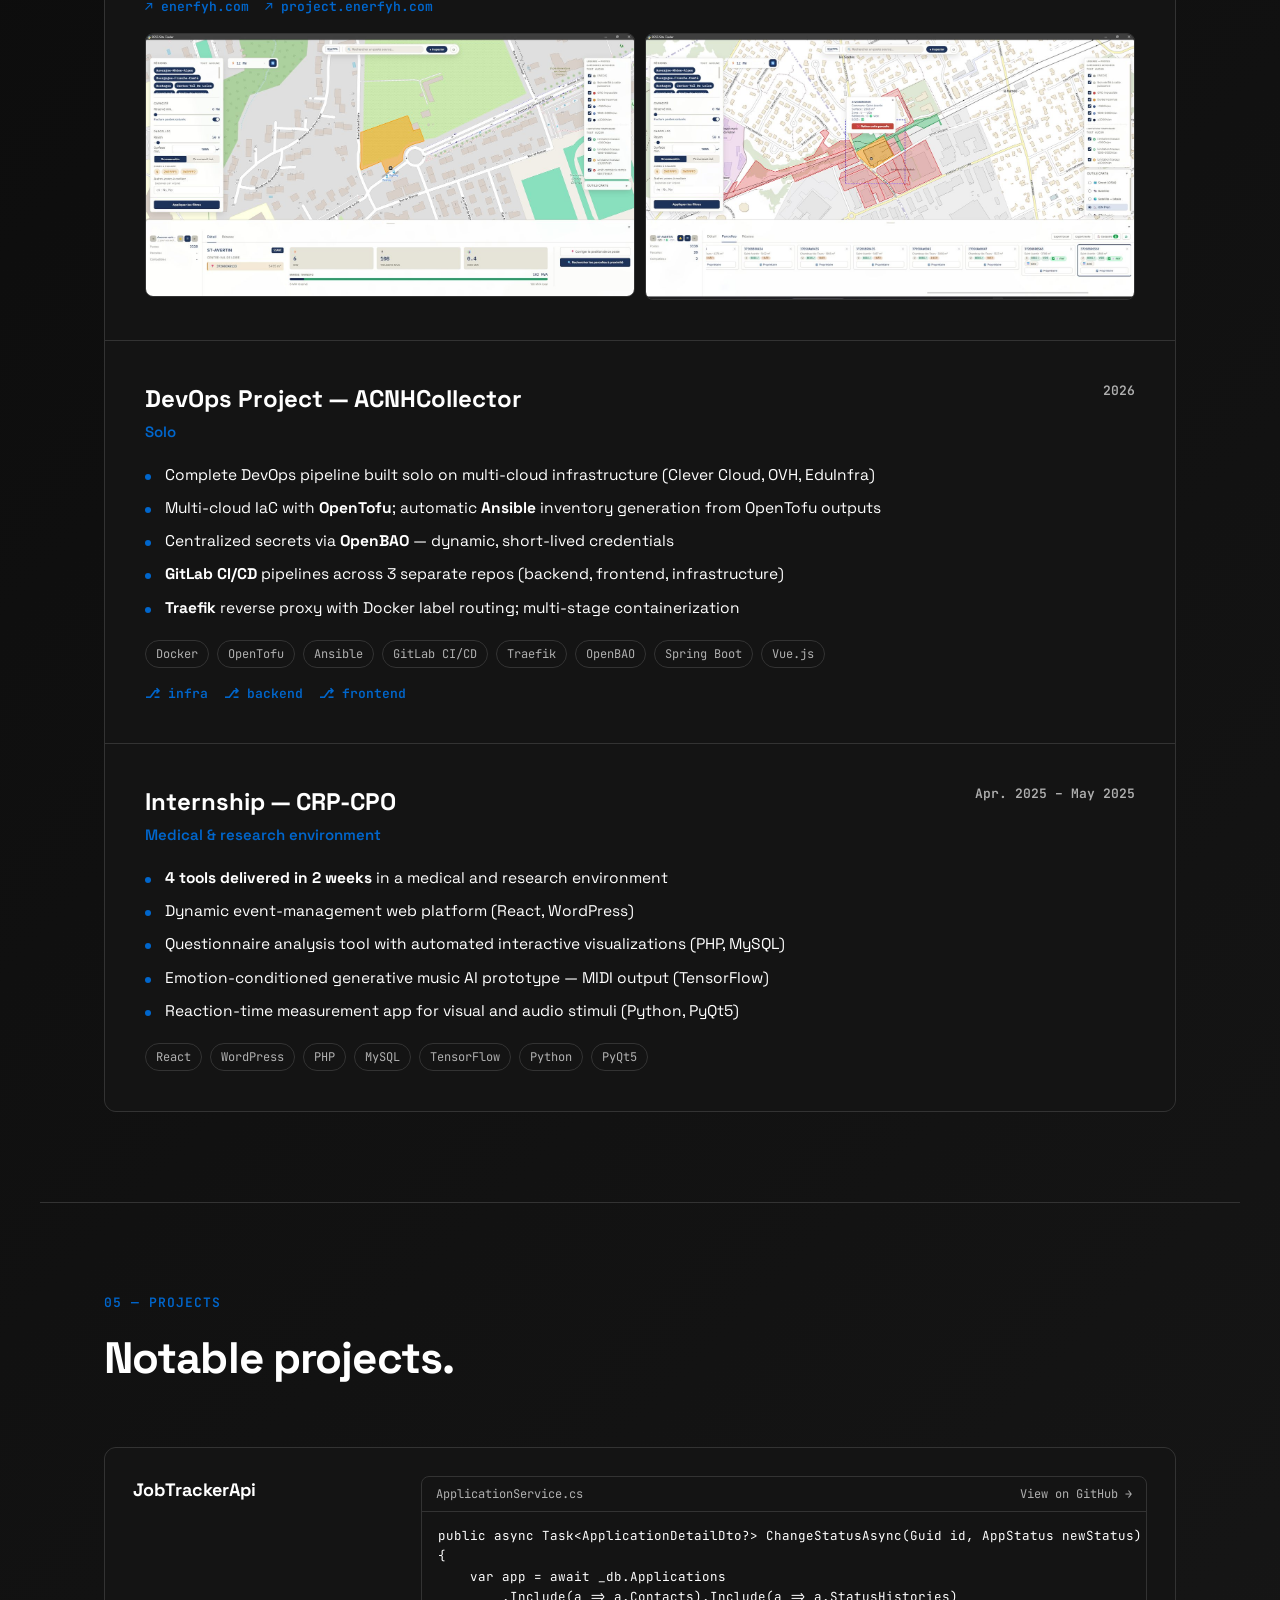
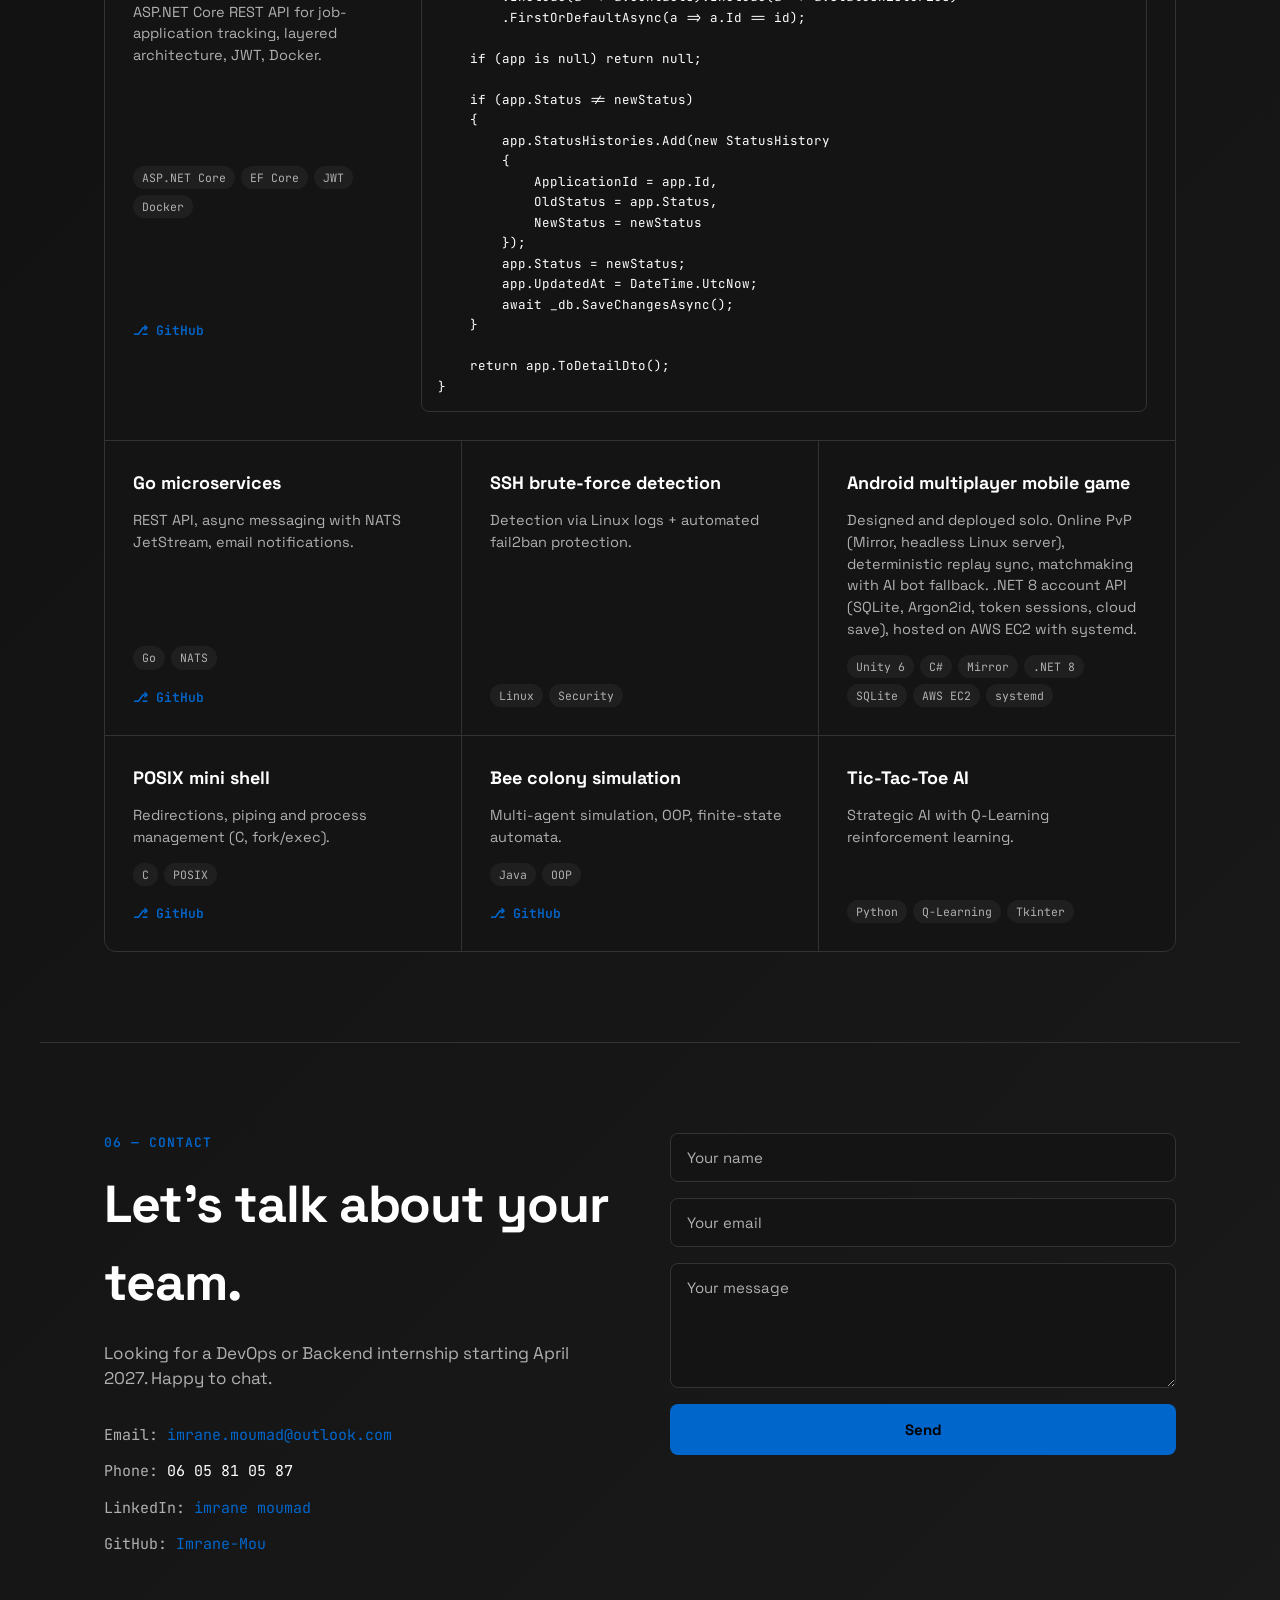
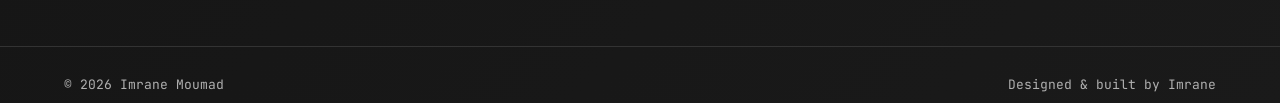
==== commit 62e8516a: "Switch availability from alternance to internship starting April 2027" ====
--- a/en/index.html
+++ b/en/index.html
@@ -15,7 +15,7 @@
   <!-- Open Graph / LinkedIn preview -->
   <meta property="og:type" content="website" />
   <meta property="og:url" content="https://imrane-mou.github.io/portfolio/en/" />
-  <meta property="og:title" content="Imrane Moumad — DevOps & Backend | Apprenticeship 2026" />
+  <meta property="og:title" content="Imrane Moumad — DevOps & Backend | Internship 2027" />
   <meta property="og:description" content="Computer Science Master's student at ISIMA, specialized in DevOps and Backend. Multi-cloud pipeline, Docker, OpenTofu, Ansible, GitLab CI/CD, Python, Java." />
 
   <!-- Twitter/general -->
@@ -44,7 +44,7 @@
     </nav>
 
     <header class="site-header" id="top">
-      <div class="hero-badge">Open to apprenticeship roles — Sept. 2026</div>
+      <div class="hero-badge">Open to internship roles — Apr. 2027</div>
       <h1>Imrane Moumad. DevOps & Backend, end to end.</h1>
       <p class="hero-subtitle">Master's student in Computer Science (ISIMA), I design and ship complete systems — from backend code to cloud infrastructure — solo, against real production constraints.</p>
       <div class="hero-ctas">
@@ -479,7 +479,7 @@
         <div>
           <div class="section-eyebrow">06 — Contact</div>
           <h2>Let's talk about your team.</h2>
-          <p class="contact-lead">Looking for a DevOps or Backend apprenticeship starting September 2026. Happy to chat.</p>
+          <p class="contact-lead">Looking for a DevOps or Backend internship starting April 2027. Happy to chat.</p>
           <div class="contact-details">
             <div><span class="label">Email: </span><a href="mailto:imrane.moumad@outlook.com" data-copied-msg="Email copied!">imrane.moumad@outlook.com</a></div>
             <div><span class="label">Phone: </span><span>06 05 81 05 87</span></div>
